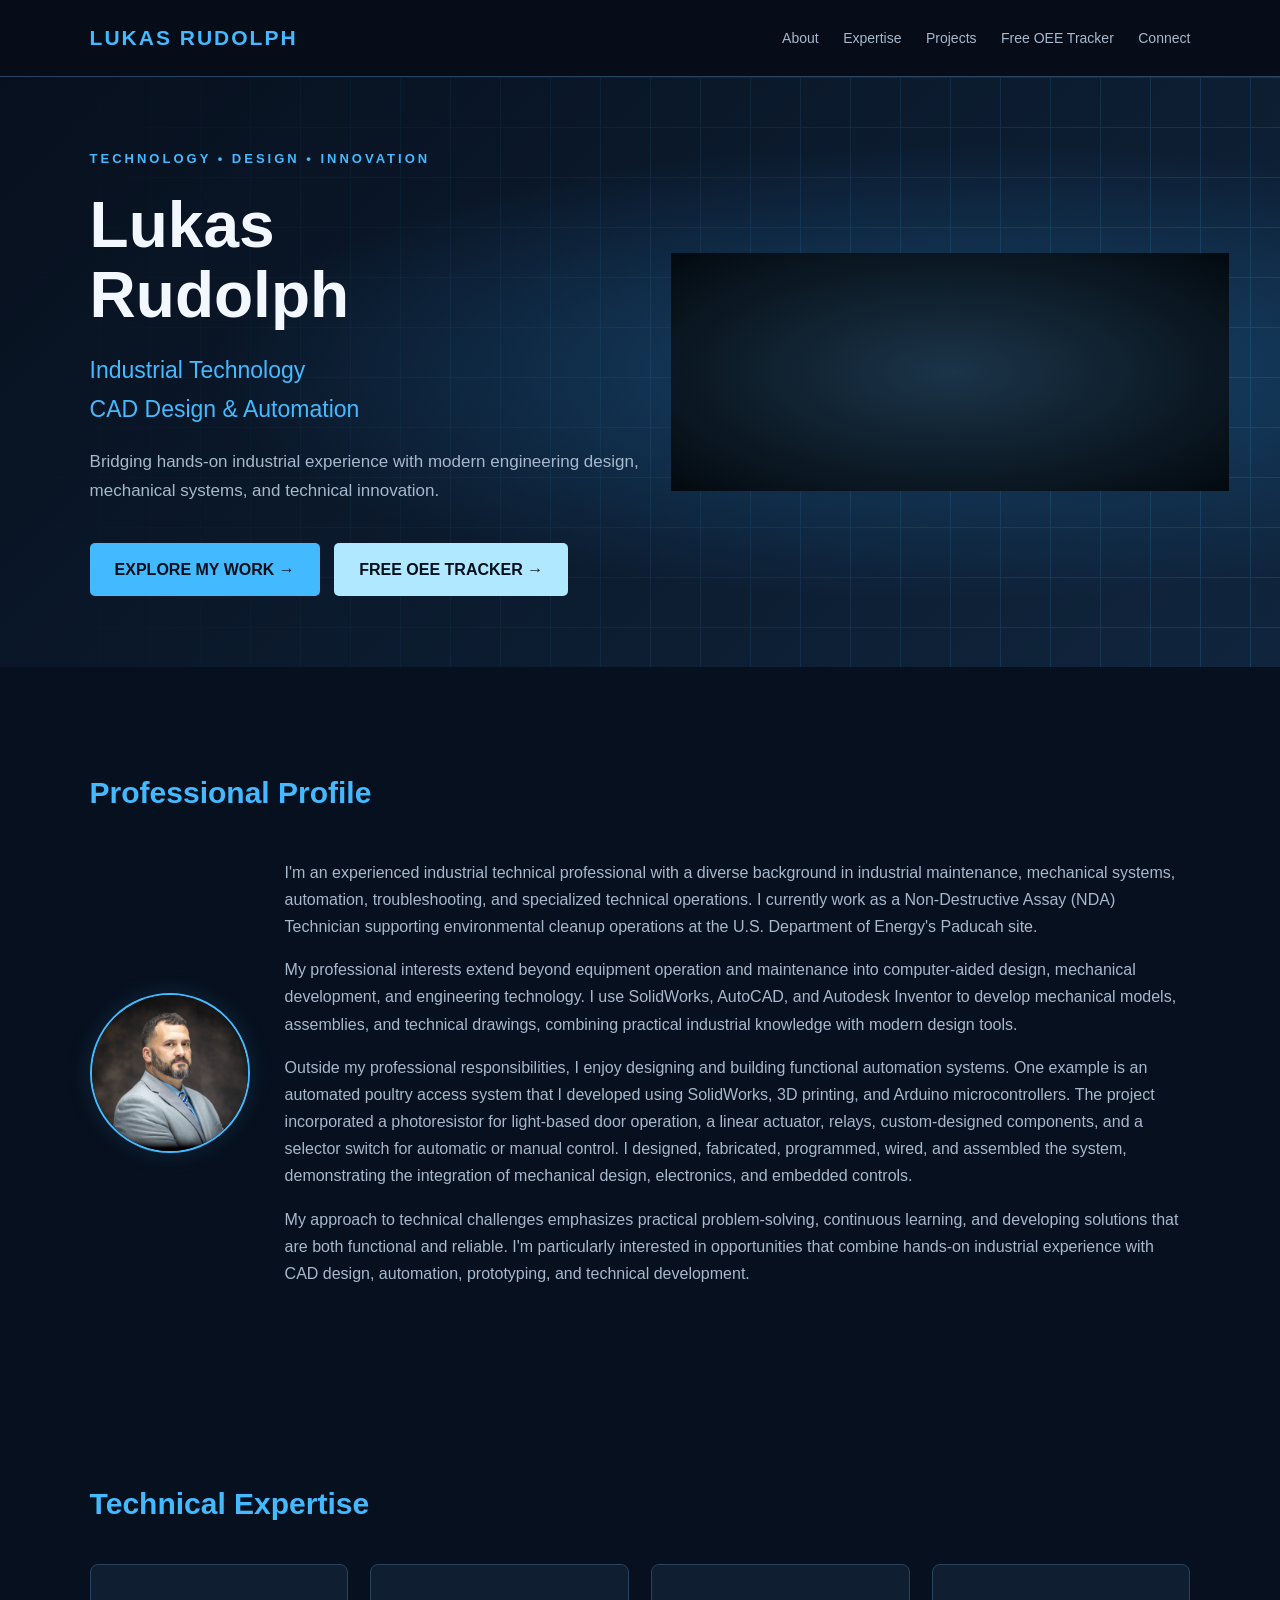
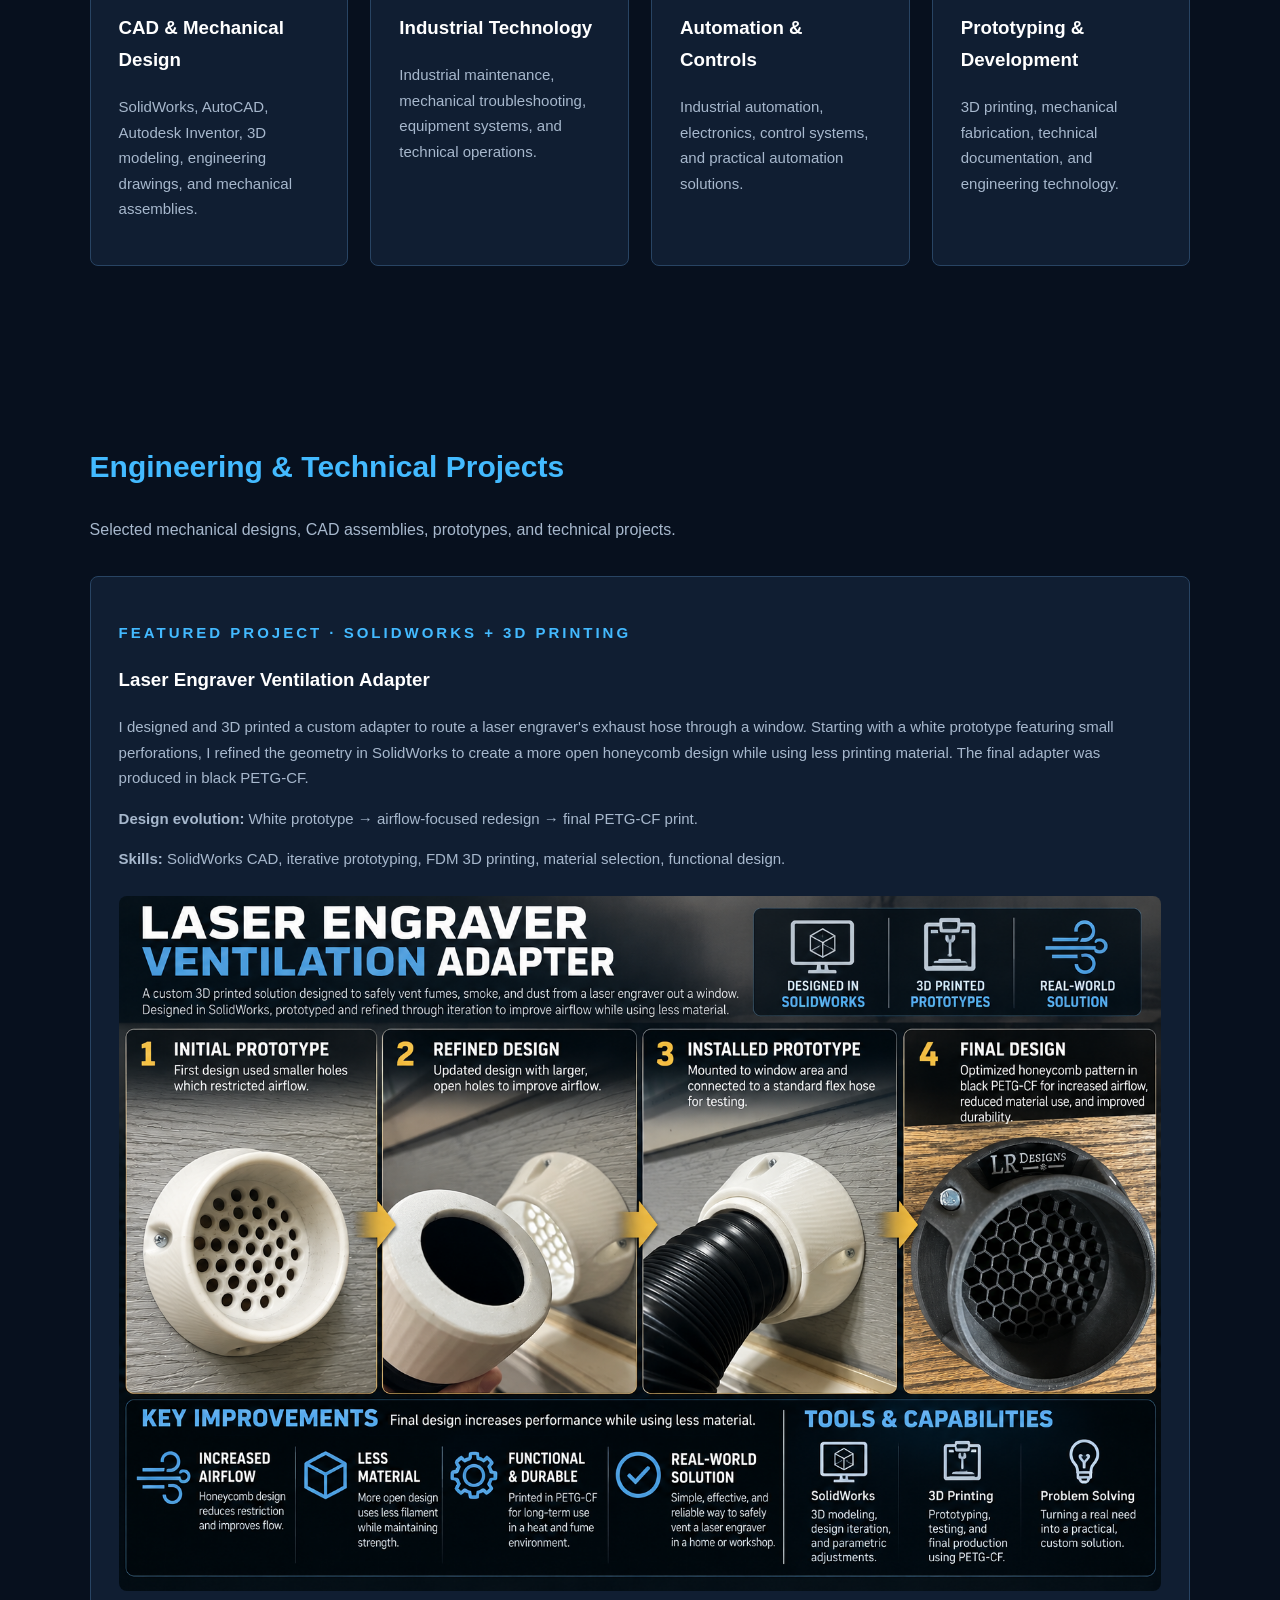
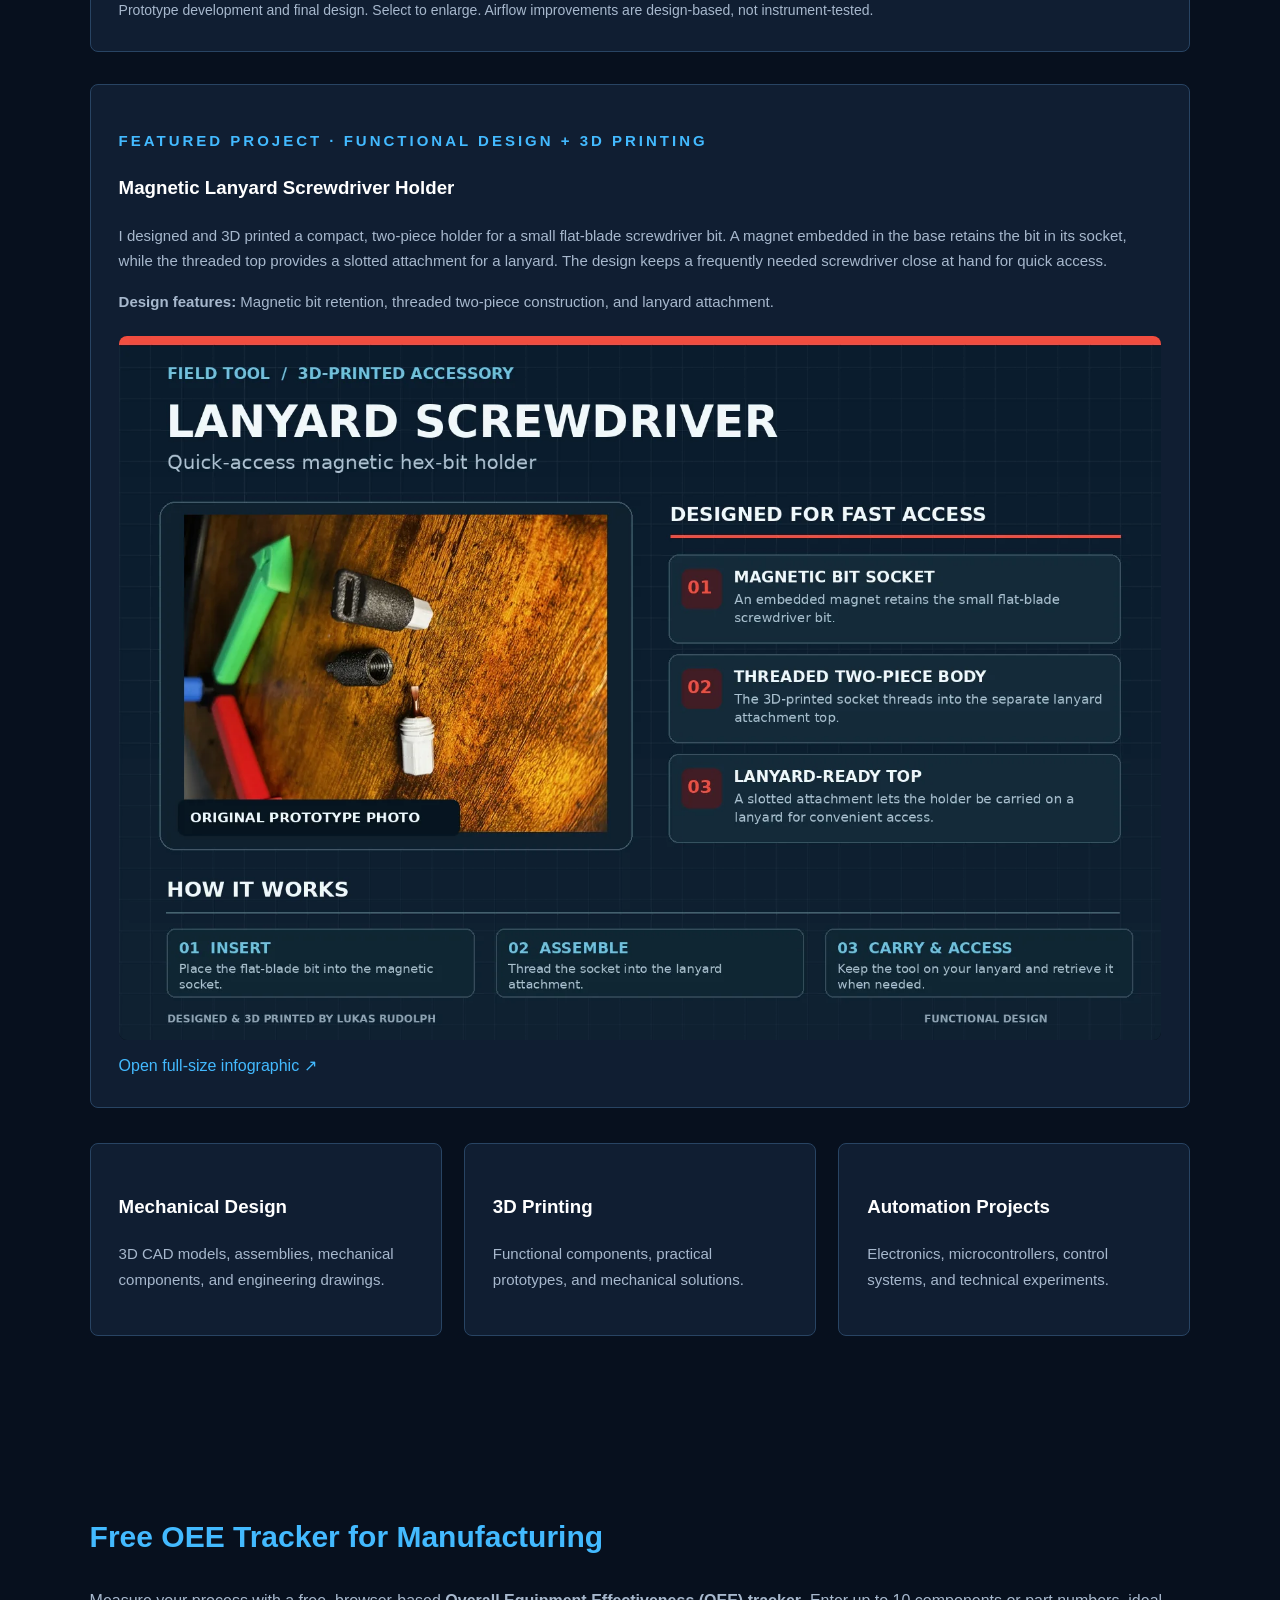
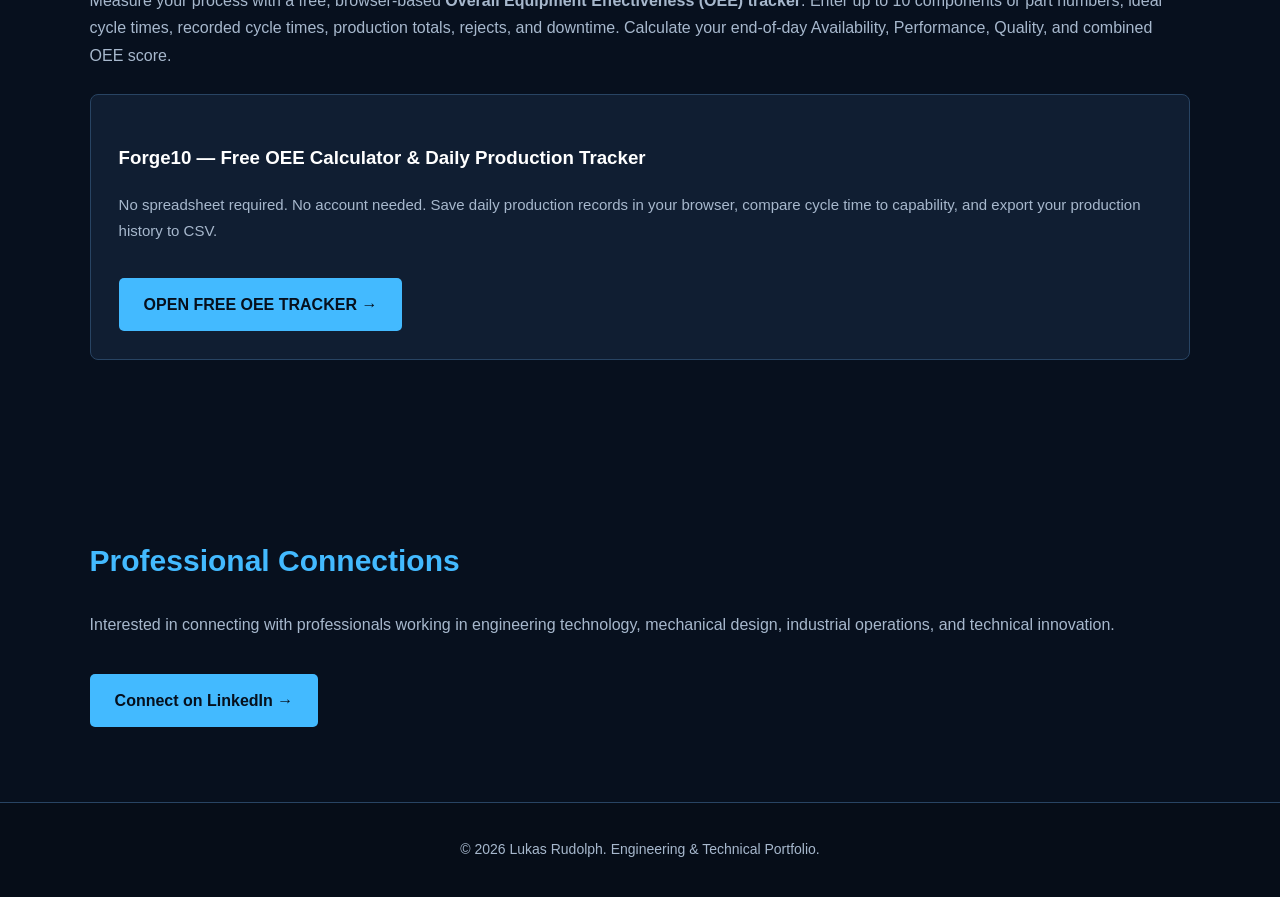
==== index.html @ 8cea1e44 "Link free OEE tracker from portfolio and improve discoverability" ====
<!DOCTYPE html>
<html lang="en">
<head>
<meta charset="UTF-8">
<meta name="viewport" content="width=device-width, initial-scale=1.0">
<meta name="description" content="Lukas Rudolph — industrial technology, CAD design, mechanical systems, automation, engineering technology, and a free OEE tracker for manufacturing.">
<meta name="author" content="Lukas Rudolph">

<title>Lukas Rudolph | Engineering & Technology</title>

<style>
:root {
    --bg: #07101e;
    --panel: #101e32;
    --blue: #43baff;
    --text: #f3f7ff;
    --muted: #a7b8cd;
    --border: #284463;
}

* {
    box-sizing: border-box;
}

html {
    scroll-behavior: smooth;
}

body {
    margin: 0;
    background: var(--bg);
    color: var(--text);
    font-family: Arial, Helvetica, sans-serif;
    line-height: 1.7;
}

header {
    display: flex;
    justify-content: space-between;
    align-items: center;
    gap: 20px;
    flex-wrap: wrap;
    padding: 20px 7%;
    background: #060d18;
    border-bottom: 1px solid var(--border);
}

.logo {
    color: var(--blue);
    font-size: 21px;
    font-weight: bold;
    letter-spacing: 2px;
}

nav a {
    color: var(--muted);
    margin-left: 20px;
    text-decoration: none;
    font-size: 14px;
}

nav a:hover {
    color: var(--blue);
}

.hero {
    position: relative;
    min-height: 590px;
    display: grid;
    grid-template-columns: 1fr 1fr;
    align-items: center;
    gap: 25px;
    padding: 65px 7%;
    overflow: hidden;
    background:
        radial-gradient(
            ellipse at 75% 50%,
            #16436a 0%,
            transparent 55%
        ),
        linear-gradient(135deg, #07101e, #10253d);
}

.hero::before {
    content: "";
    position: absolute;
    inset: 0;
    pointer-events: none;
    opacity: 0.15;
    background-image:
        linear-gradient(#42baff 1px, transparent 1px),
        linear-gradient(90deg, #42baff 1px, transparent 1px);
    background-size: 50px 50px;
    mask-image: linear-gradient(
        to right,
        transparent,
        black
    );
}

.hero-content {
    position: relative;
    z-index: 2;
}

.eyebrow {
    color: var(--blue);
    font-size: 13px;
    font-weight: bold;
    letter-spacing: 3px;
    text-transform: uppercase;
}

h1 {
    font-size: clamp(42px, 5vw, 72px);
    line-height: 1.1;
    margin: 20px 0;
}

.hero h2 {
    color: var(--blue);
    font-size: 23px;
    font-weight: normal;
}

.hero p {
    color: var(--muted);
    max-width: 580px;
    font-size: 17px;
}

.button {
    display: inline-block;
    background: var(--blue);
    color: #06101d;
    text-decoration: none;
    font-weight: bold;
    padding: 13px 25px;
    border-radius: 5px;
    margin-top: 20px;
    transition: 0.2s;
}

.button:hover {
    background: #91d9ff;
    transform: translateY(-2px);
}

.model-area {
    position: relative;
    height: 440px;
    min-width: 0;
}

#model3d {
    width: 100%;
    height: 100%;
    display: block;
}

.model-label {
    position: absolute;
    bottom: 15px;
    right: 10px;
    color: var(--blue);
    font-family: monospace;
    font-size: 11px;
    letter-spacing: 2px;
    pointer-events: none;
}

section {
    padding: 75px 7%;
    max-width: 1450px;
    margin: auto;
}

section h2 {
    color: var(--blue);
    font-size: 30px;
}

section p {
    color: var(--muted);
}

.grid {
    display: grid;
    grid-template-columns:
        repeat(auto-fit, minmax(240px, 1fr));
    gap: 22px;
    margin-top: 35px;
}

.card {
    background: var(--panel);
    border: 1px solid var(--border);
    padding: 28px;
    border-radius: 8px;
    transition: 0.25s;
}

.card:hover {
    border-color: var(--blue);
    transform: translateY(-4px);
}

.card h3 {
    color: white;
}

.card p {
    font-size: 15px;
}

.profile-layout {
    display: grid;
    grid-template-columns: 160px 1fr;
    gap: 35px;
    align-items: center;
    margin-top: 25px;
}

.profile-photo {
    width: 160px;
    height: 160px;
    border-radius: 50%;
    border: 2px solid var(--blue);
    background: linear-gradient(
        135deg,
        #183b60,
        #091320
    );
    display: flex;
    justify-content: center;
    align-items: center;
    color: var(--blue);
    font-size: 42px;
    font-weight: bold;
    overflow: hidden;
    box-shadow: 0 0 25px #43baff22;
}

.profile-photo img {
    width: 100%;
    height: 100%;
    object-fit: cover;
}

footer {
    text-align: center;
    padding: 35px;
    background: #060d18;
    color: var(--muted);
    border-top: 1px solid var(--border);
    font-size: 14px;
}

@media (max-width: 800px) {
    .hero {
        grid-template-columns: 1fr;
        padding-top: 60px;
    }

    .model-area {
        height: 330px;
    }

    .profile-layout {
        grid-template-columns: 1fr;
    }

    nav a {
        margin: 0 12px 0 0;
    }
}

@media (prefers-reduced-motion: reduce) {
    html {
        scroll-behavior: auto;
    }

    .button,
    .card {
        transition: none;
    }
}
.hero {
    display: flex;
    flex-direction: column;
    align-items: stretch;
    gap: 28px;
    padding: 55px 0 0;
    overflow: hidden;
}
.hero-content {
    width: 100%;
    padding: 0 7%;
}
.model-area {
    width: 100%;
    height: auto;
    aspect-ratio: 2.34 / 1;
    min-height: 0;
    max-height: none;
    overflow: hidden;
}
.gearbox-animation {
    width: 100%;
    height: 100%;
    display: block;
    overflow: hidden;
    border: 0;
    border-radius: 0;
}
@media (max-width:800px) {
    .hero { padding-top: 38px; }
    .model-area { height: auto; aspect-ratio: 2.34 / 1; }
}
.hero {
    display: grid;
    grid-template-columns: minmax(0, 1fr) minmax(0, 1fr);
    align-items: center;
    gap: 24px;
    padding: 55px 4% 55px 7%;
    min-height: 590px;
}
.hero-content { width: 100%; padding: 0; }
.model-area {
    width: 100%;
    height: auto;
    aspect-ratio: 2.34 / 1;
    min-height: 0;
    overflow: hidden;
}
.gearbox-animation {
    width: 100%;
    height: 100%;
    border: 0;
    display: block;
    overflow: hidden;
}
@media (max-width:800px) {
    .hero {
        grid-template-columns: 1fr;
        padding: 45px 5% 30px;
    }
    .model-area { width: 100%; aspect-ratio: 2.34 / 1; height: auto; }
}
</style>
</head>

<body>

<header>
    <div class="logo">LUKAS RUDOLPH</div>

    <nav>
        <a href="#about">About</a>
        <a href="#expertise">Expertise</a>
        <a href="#projects">Projects</a>
        <a href="free-oee-tracker.html">Free OEE Tracker</a>
        <a href="#contact">Connect</a>
    </nav>
</header>

<main>

<div class="hero">

    <div class="hero-content">
        <div class="eyebrow">
            Technology • Design • Innovation
        </div>

        <h1>Lukas<br>Rudolph</h1>

        <h2>
            Industrial Technology<br>
            CAD Design & Automation
        </h2>

        <p>
            Bridging hands-on industrial experience
            with modern engineering design,
            mechanical systems, and
            technical innovation.
        </p>

        <a class="button" href="#projects">
            EXPLORE MY WORK →
        </a>
        <a class="button" href="free-oee-tracker.html" style="margin-left:10px;background:#b0e8ff">
            FREE OEE TRACKER →
        </a>
    </div>

    <div class="model-area">
        <iframe class="gearbox-animation" src="assets/realistic-gearbox-animation.html?v=2" scrolling="no" title="Photorealistic cinematic gearbox animation" loading="eager" aria-label="Photorealistic gearbox and exploded assembly animation"></iframe>
    </div>

</div>

<section id="about">

    <h2>Professional Profile</h2>

    <div class="profile-layout">

        <div class="profile-photo">
    <img src="Headshot%201.jpg" alt="Lukas Rudolph">
</div>

        <div>
            <p>
    I'm an experienced industrial technical professional
    with a diverse background in industrial maintenance,
    mechanical systems, automation, troubleshooting,
    and specialized technical operations. I currently
    work as a Non-Destructive Assay (NDA) Technician
    supporting environmental cleanup operations
    at the U.S. Department of Energy's Paducah site.
</p>

<p>
    My professional interests extend beyond equipment
    operation and maintenance into computer-aided design,
    mechanical development, and engineering technology.
    I use SolidWorks, AutoCAD, and Autodesk Inventor
    to develop mechanical models, assemblies, and
    technical drawings, combining practical industrial
    knowledge with modern design tools.
</p>

<p>
    Outside my professional responsibilities, I enjoy
    designing and building functional automation systems.
    One example is an automated poultry access system
    that I developed using SolidWorks, 3D printing,
    and Arduino microcontrollers. The project incorporated
    a photoresistor for light-based door operation,
    a linear actuator, relays, custom-designed components,
    and a selector switch for automatic or manual control.
    I designed, fabricated, programmed, wired, and
    assembled the system, demonstrating the integration
    of mechanical design, electronics, and embedded controls.
</p>

<p>
    My approach to technical challenges emphasizes
    practical problem-solving, continuous learning,
    and developing solutions that are both functional
    and reliable. I'm particularly interested in
    opportunities that combine hands-on industrial
    experience with CAD design, automation,
    prototyping, and technical development.
</p>
        </div>

    </div>

</section>

<section id="expertise">

    <h2>Technical Expertise</h2>

    <div class="grid">

        <div class="card">
            <h3>CAD & Mechanical Design</h3>
            <p>
                SolidWorks, AutoCAD,
                Autodesk Inventor,
                3D modeling, engineering drawings,
                and mechanical assemblies.
            </p>
        </div>

        <div class="card">
            <h3>Industrial Technology</h3>
            <p>
                Industrial maintenance,
                mechanical troubleshooting,
                equipment systems,
                and technical operations.
            </p>
        </div>

        <div class="card">
            <h3>Automation & Controls</h3>
            <p>
                Industrial automation,
                electronics, control systems,
                and practical automation solutions.
            </p>
        </div>

        <div class="card">
            <h3>Prototyping & Development</h3>
            <p>
                3D printing, mechanical fabrication,
                technical documentation,
                and engineering technology.
            </p>
        </div>

    </div>

</section>

<section id="projects">

    <h2>Engineering & Technical Projects</h2>

    <p>
        Selected mechanical designs,
        CAD assemblies, prototypes,
        and technical projects.
    </p>


    <article class="card" style="margin-top:32px" aria-labelledby="vent-project-title">
      <p class="eyebrow">Featured Project · SolidWorks + 3D Printing</p>
      <h3 id="vent-project-title">Laser Engraver Ventilation Adapter</h3>
      <p>I designed and 3D printed a custom adapter to route a laser engraver's exhaust hose through a window. Starting with a white prototype featuring small perforations, I refined the geometry in SolidWorks to create a more open honeycomb design while using less printing material. The final adapter was produced in black PETG-CF.</p>
      <p><strong>Design evolution:</strong> White prototype → airflow-focused redesign → final PETG-CF print.</p>
      <p><strong>Skills:</strong> SolidWorks CAD, iterative prototyping, FDM 3D printing, material selection, functional design.</p>
      <figure style="margin:24px 0 0">
        <a href="laser-ventilation-design-process.png.png" target="_blank" rel="noopener noreferrer" aria-label="Open full-size ventilation adapter design infographic">
          <img src="laser-ventilation-design-process.png.png" alt="Design progression from white ventilation adapter prototypes to a black PETG-CF honeycomb adapter" loading="lazy" style="width:100%;height:auto;display:block;border-radius:8px" />
        </a>
        <figcaption style="color:var(--muted);font-size:14px;margin-top:8px">Prototype development and final design. Select to enlarge. Airflow improvements are design-based, not instrument-tested.</figcaption>
      </figure>
    </article>
    <article class="card" style="margin-top:32px" aria-labelledby="lanyard-tool-title">
      <p class="eyebrow">Featured Project · Functional Design + 3D Printing</p>
      <h3 id="lanyard-tool-title">Magnetic Lanyard Screwdriver Holder</h3>
      <p>I designed and 3D printed a compact, two-piece holder for a small flat-blade screwdriver bit. A magnet embedded in the base retains the bit in its socket, while the threaded top provides a slotted attachment for a lanyard. The design keeps a frequently needed screwdriver close at hand for quick access.</p>
      <p><strong>Design features:</strong> Magnetic bit retention, threaded two-piece construction, and lanyard attachment.</p>
      <a href="projects/lanyard-screwdriver-holder.html" target="_blank" rel="noopener noreferrer" style="display:block;margin-top:22px;text-decoration:none;color:var(--blue)">
        <iframe src="projects/lanyard-screwdriver-holder.html" title="Magnetic lanyard screwdriver holder design infographic" loading="lazy" scrolling="no" tabindex="-1" style="pointer-events:none;display:block;width:100%;aspect-ratio:1600/1080;height:auto;min-height:300px;border:0;border-radius:8px;background:#07111c"></iframe>
        <span style="display:inline-block;margin-top:12px">Open full-size infographic ↗</span>
      </a>
    </article>
    <div class="grid">

        <div class="card">
            <h3>Mechanical Design</h3>
            <p>
                3D CAD models, assemblies,
                mechanical components,
                and engineering drawings.
            </p>
        </div>

        <div class="card">
            <h3>3D Printing</h3>
            <p>
                Functional components,
                practical prototypes,
                and mechanical solutions.
            </p>
        </div>

        <div class="card">
            <h3>Automation Projects</h3>
            <p>
                Electronics, microcontrollers,
                control systems,
                and technical experiments.
            </p>
        </div>

    </div>

</section>


<section id="free-oee-tracker">
    <h2>Free OEE Tracker for Manufacturing</h2>
    <p>Measure your process with a free, browser-based <strong>Overall Equipment Effectiveness (OEE) tracker</strong>. Enter up to 10 components or part numbers, ideal cycle times, recorded cycle times, production totals, rejects, and downtime. Calculate your end-of-day Availability, Performance, Quality, and combined OEE score.</p>
    <div class="card" style="margin-top:25px">
        <h3>Forge10 — Free OEE Calculator &amp; Daily Production Tracker</h3>
        <p>No spreadsheet required. No account needed. Save daily production records in your browser, compare cycle time to capability, and export your production history to CSV.</p>
        <a class="button" href="free-oee-tracker.html">OPEN FREE OEE TRACKER →</a>
    </div>
</section>

<section id="contact">

    <h2>Professional Connections</h2>

    <p>
        Interested in connecting with professionals
        working in engineering technology,
        mechanical design,
        industrial operations,
        and technical innovation.
    </p>

    <a href="https://www.linkedin.com/in/lukas-rudolph-377b45100/"
   target="_blank"
   rel="noopener noreferrer"
   class="button">
    Connect on LinkedIn →
</a>

</section>

</main>

<footer>
    &copy; 2026 Lukas Rudolph.
    Engineering & Technical Portfolio.
</footer>



</body>
</html>
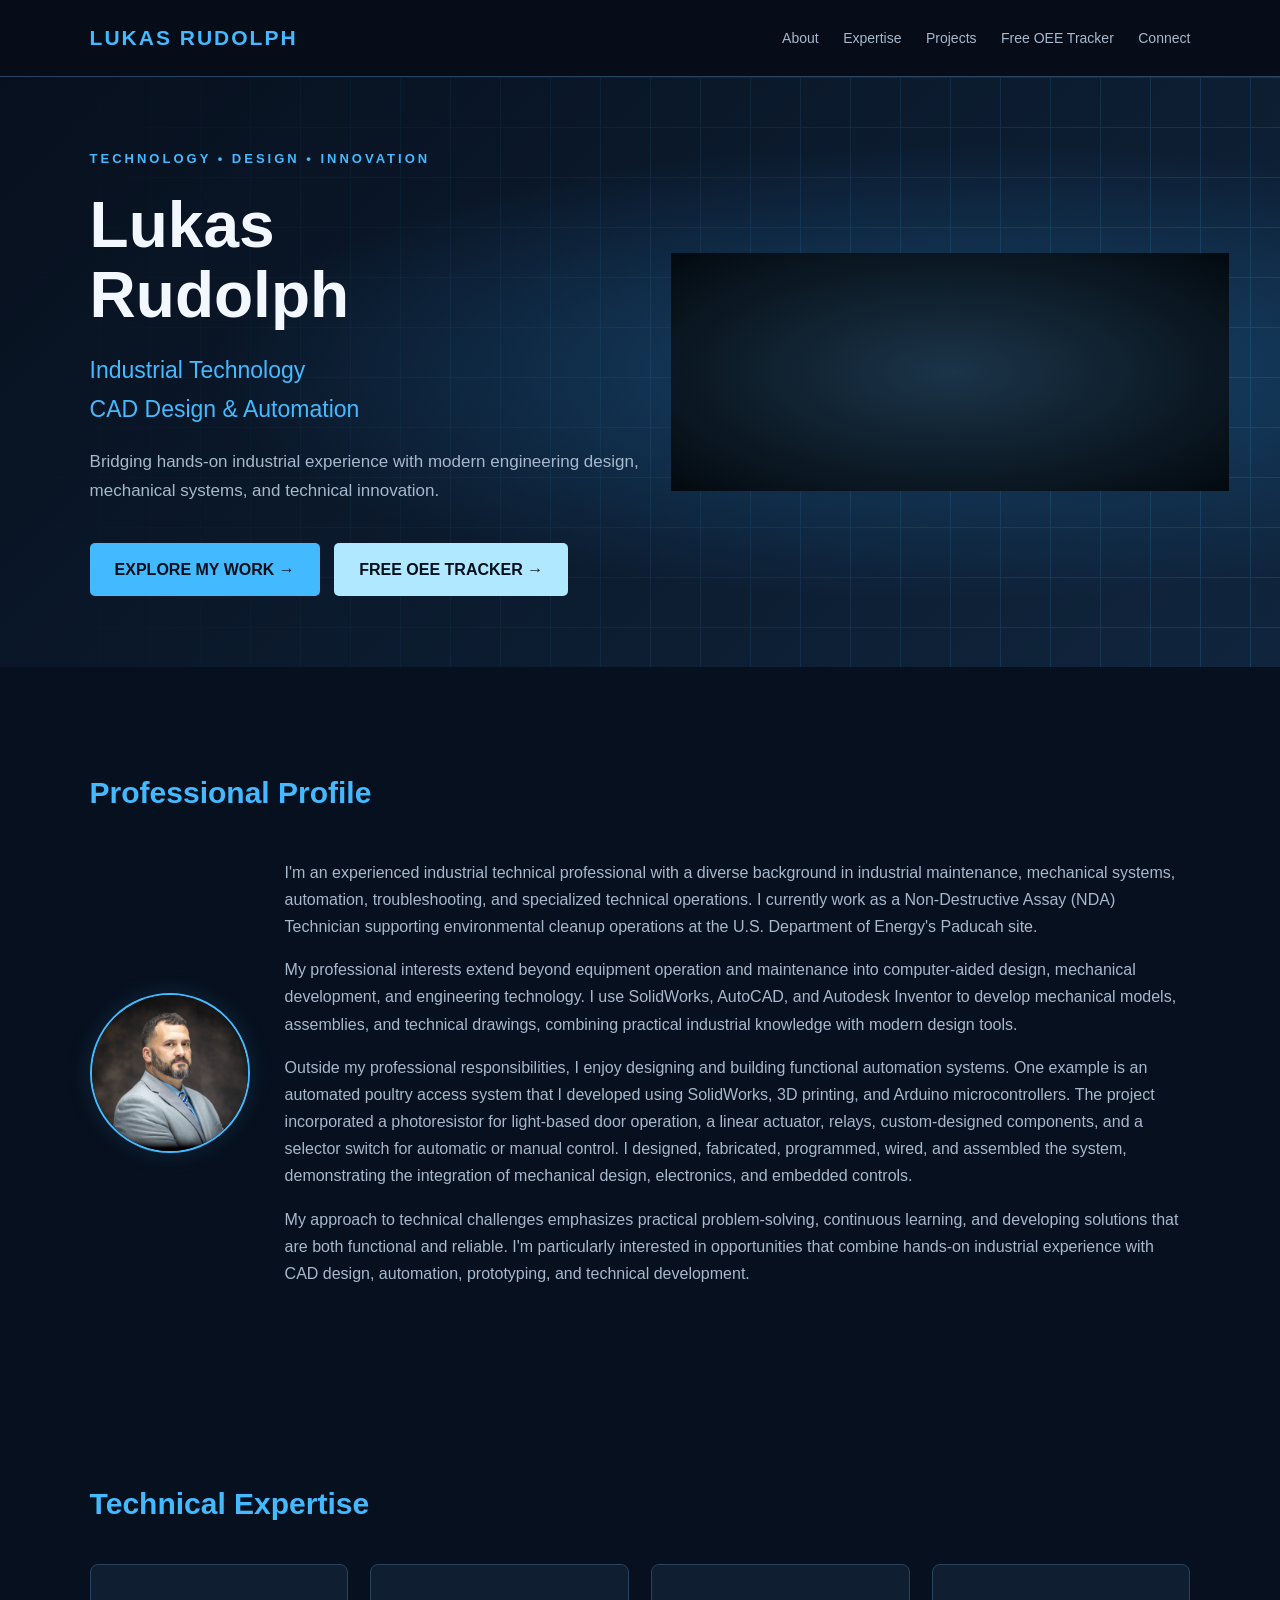
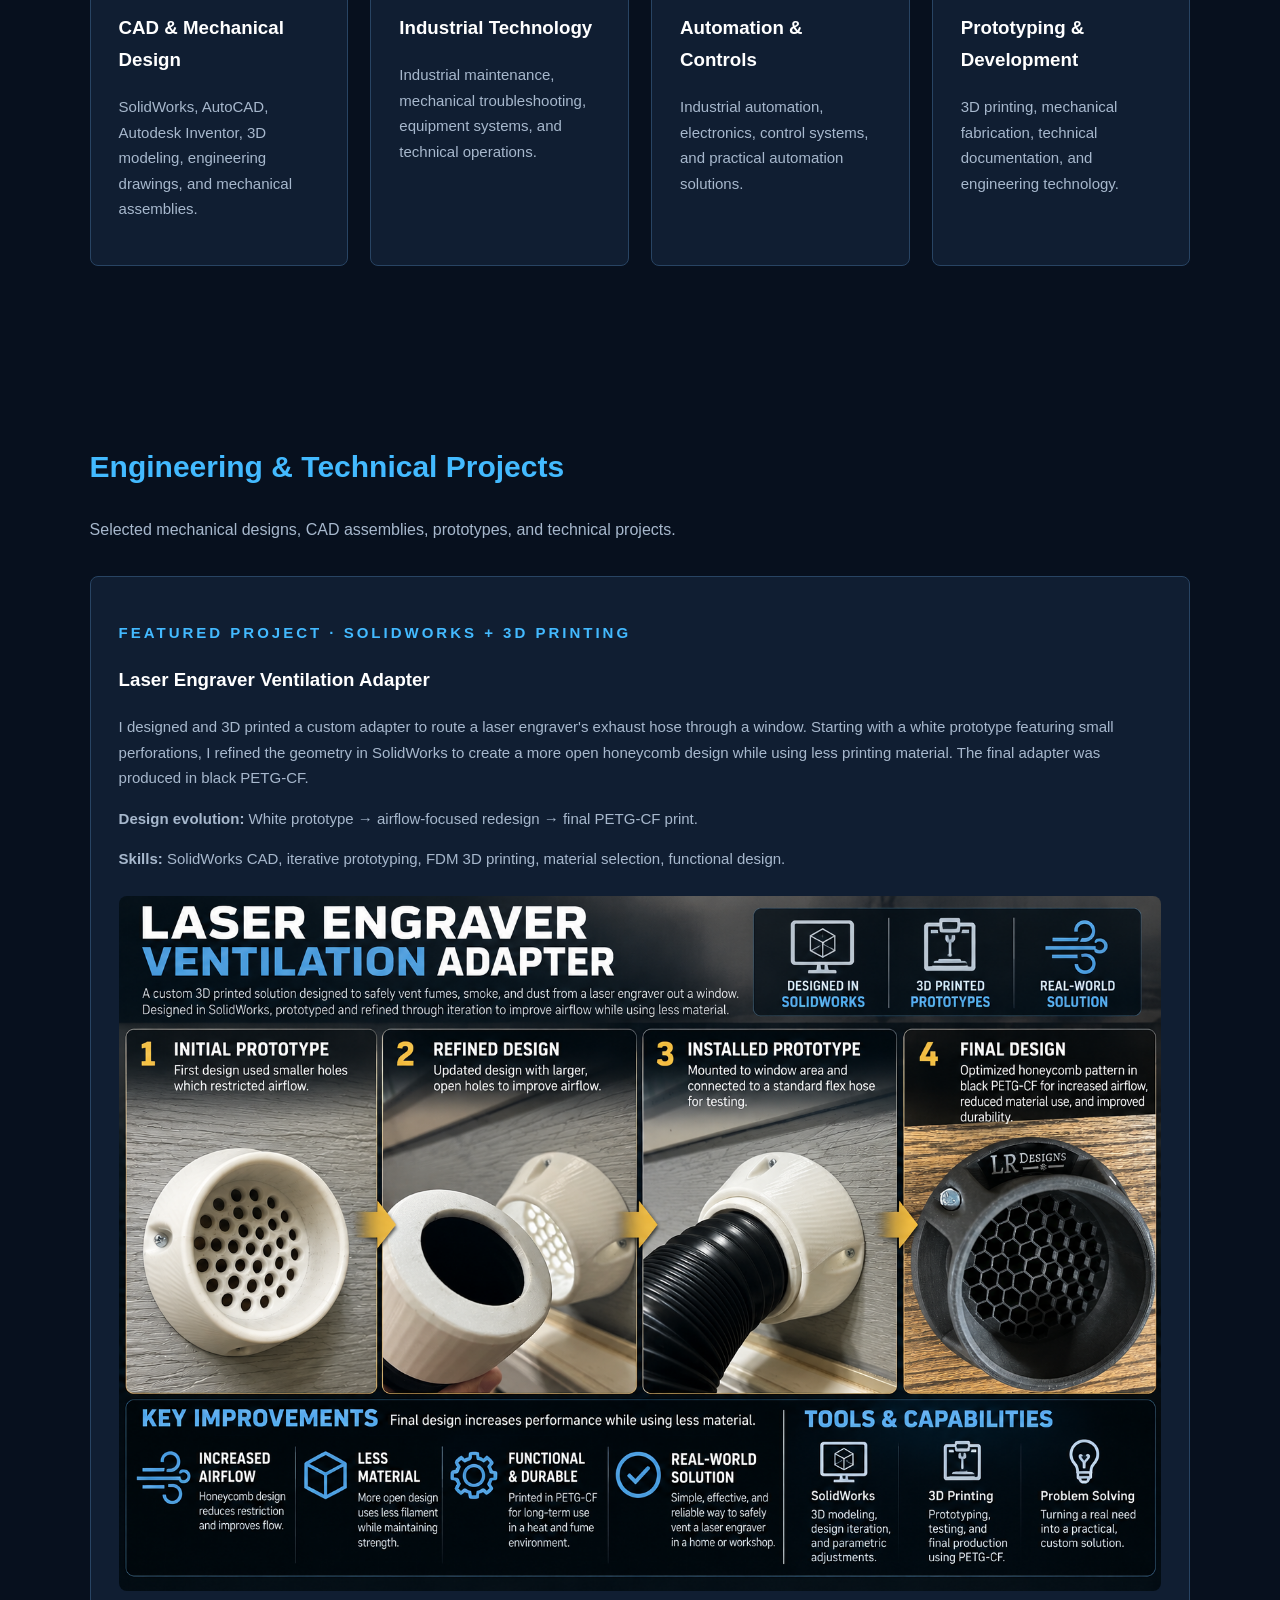
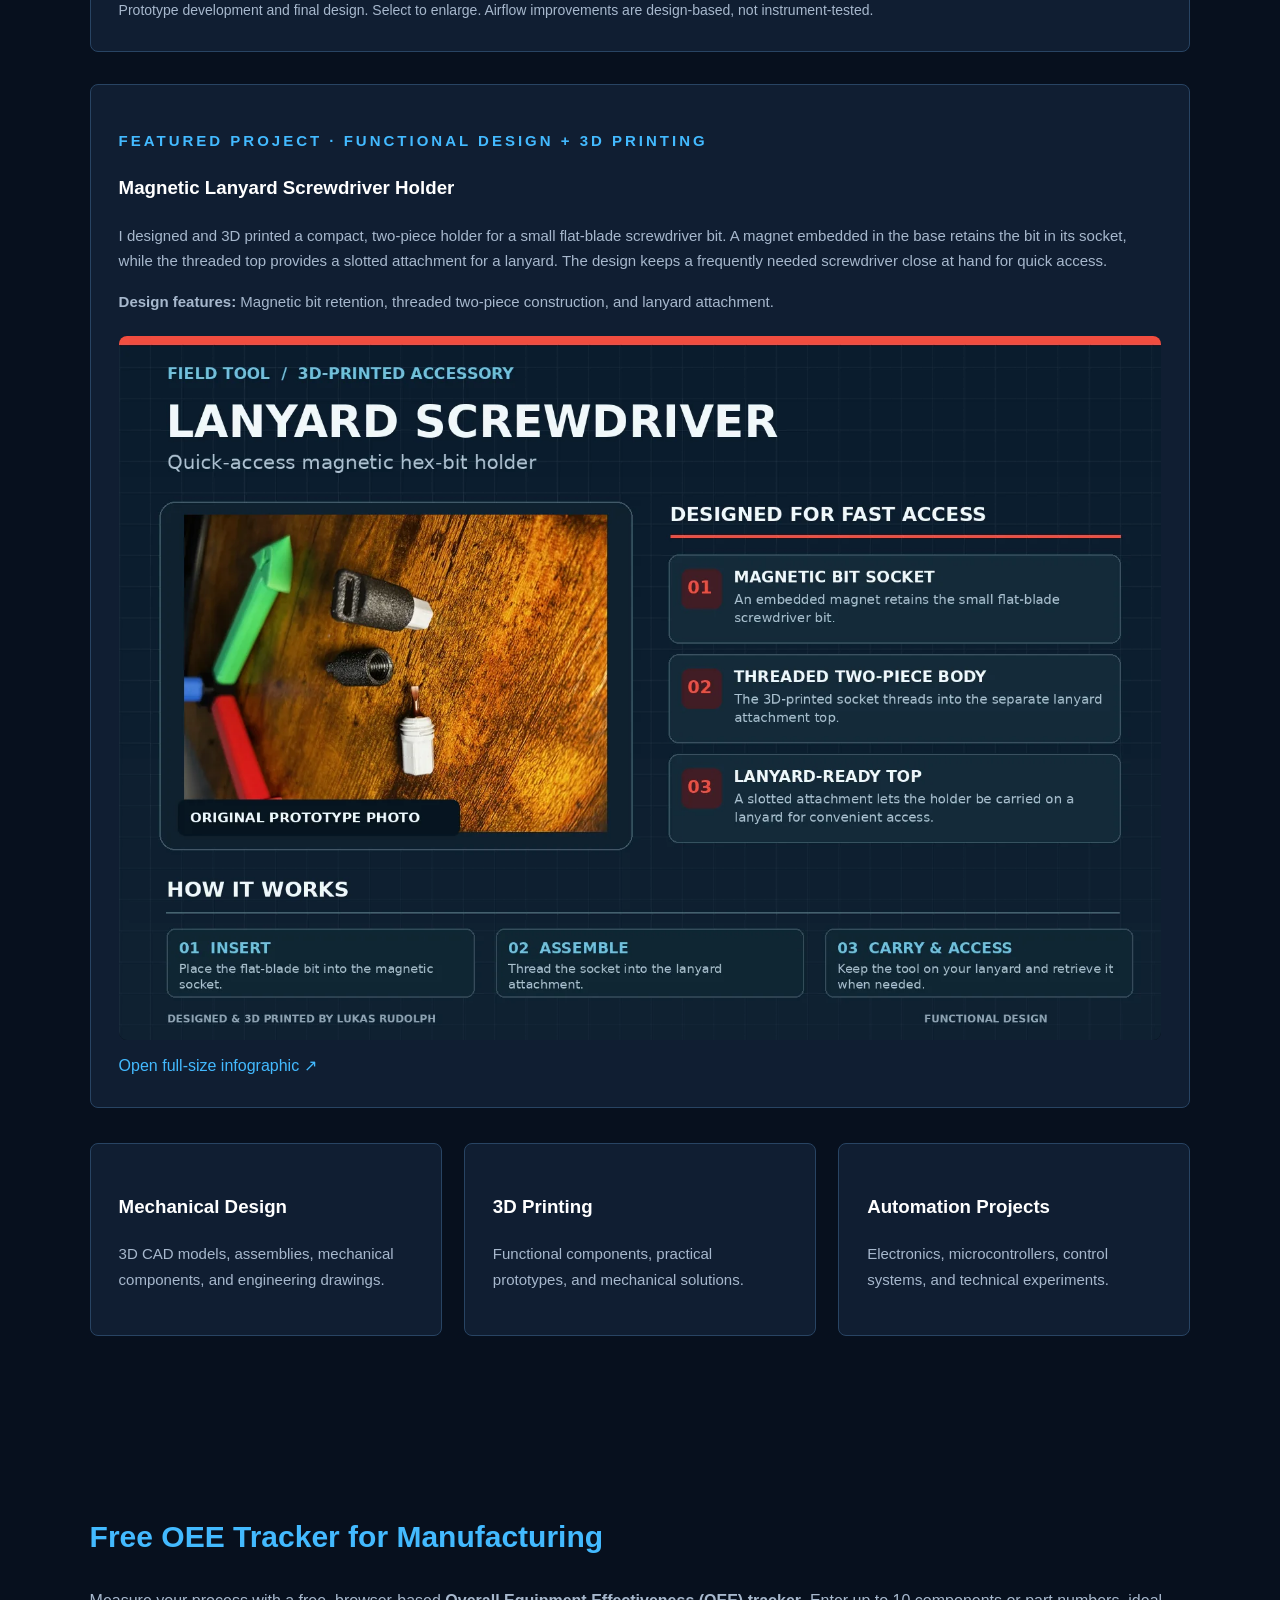
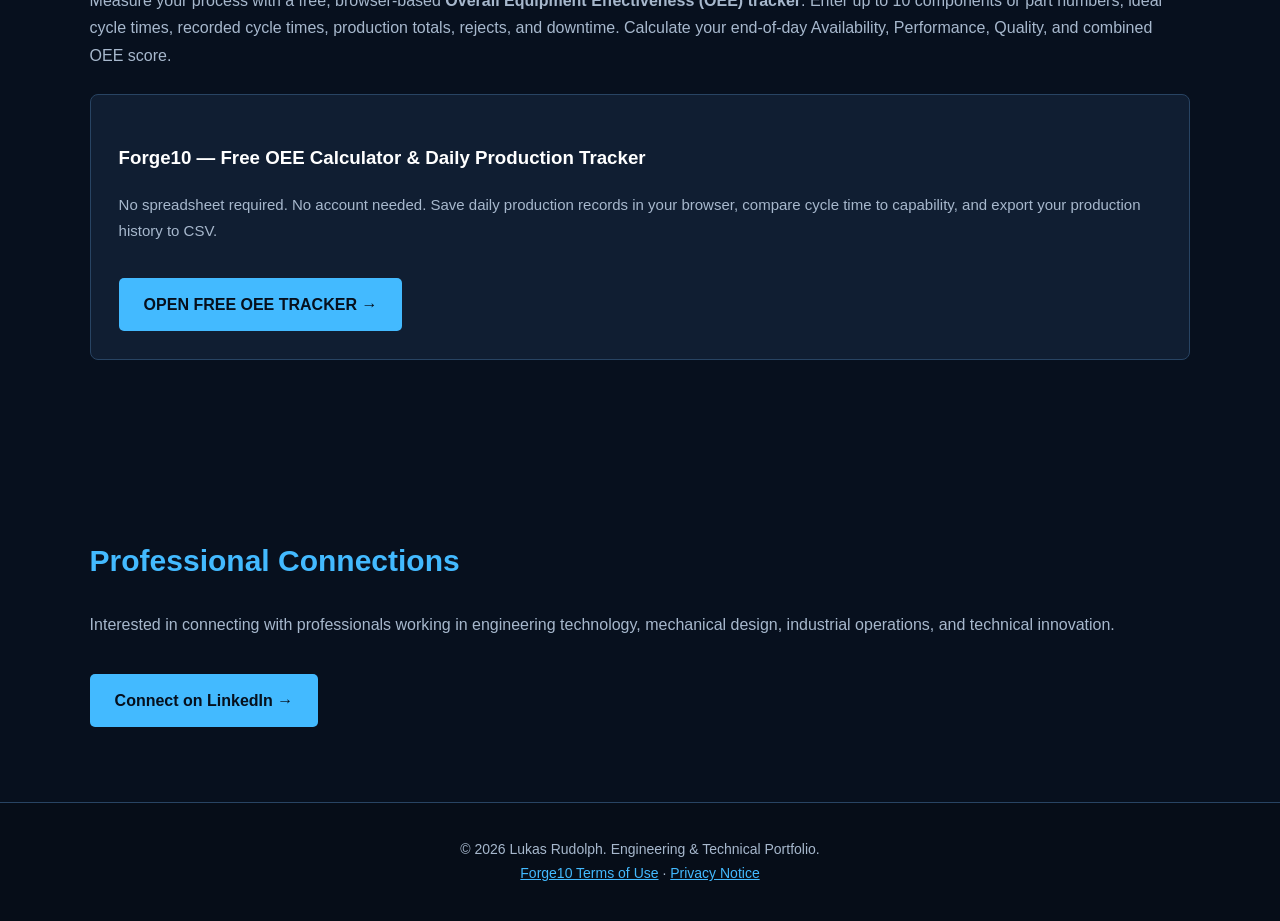
==== commit 5f8597d8: "Link Forge10 terms and privacy from portfolio footer" ====
--- a/index.html
+++ b/index.html
@@ -613,6 +613,8 @@
 <footer>
     &copy; 2026 Lukas Rudolph.
     Engineering & Technical Portfolio.
+    <br><a href="terms-of-use.html" style="color:var(--blue)">Forge10 Terms of Use</a> ·
+    <a href="privacy-notice.html" style="color:var(--blue)">Privacy Notice</a>
 </footer>
 
 
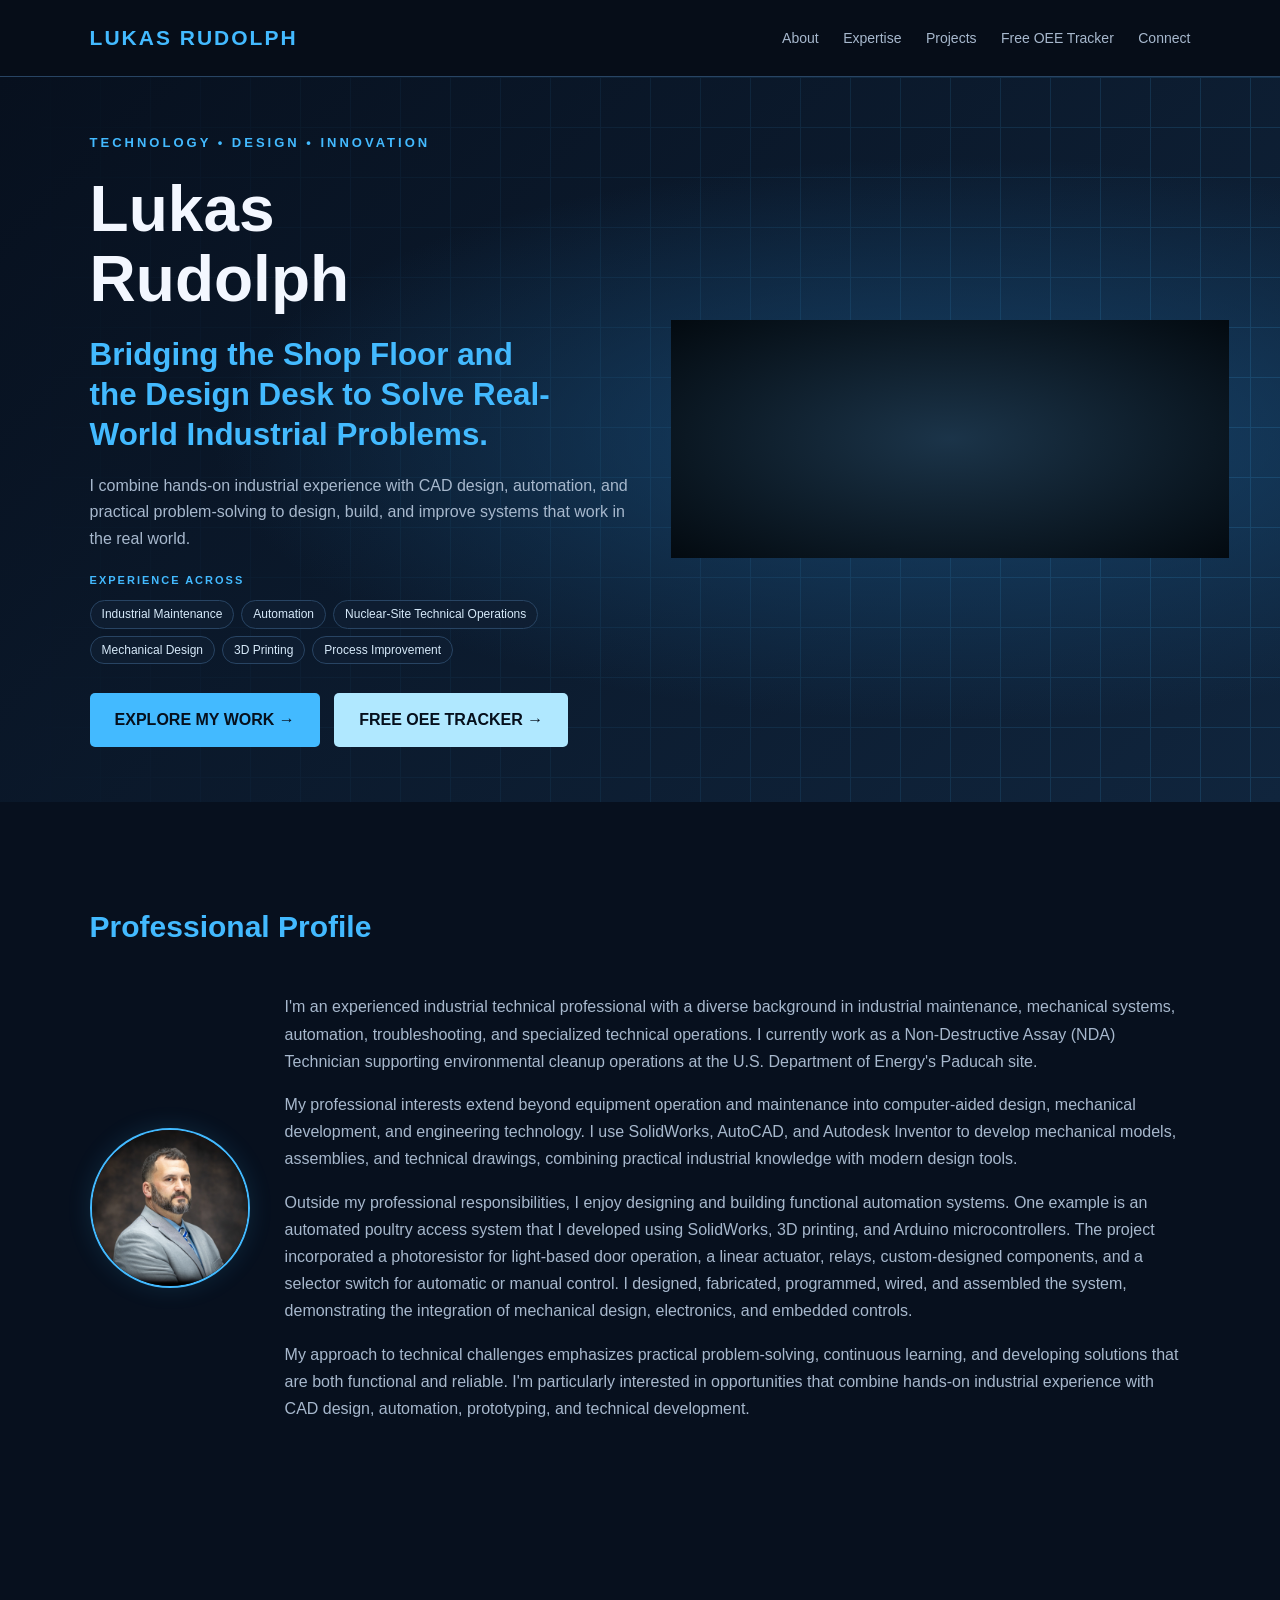
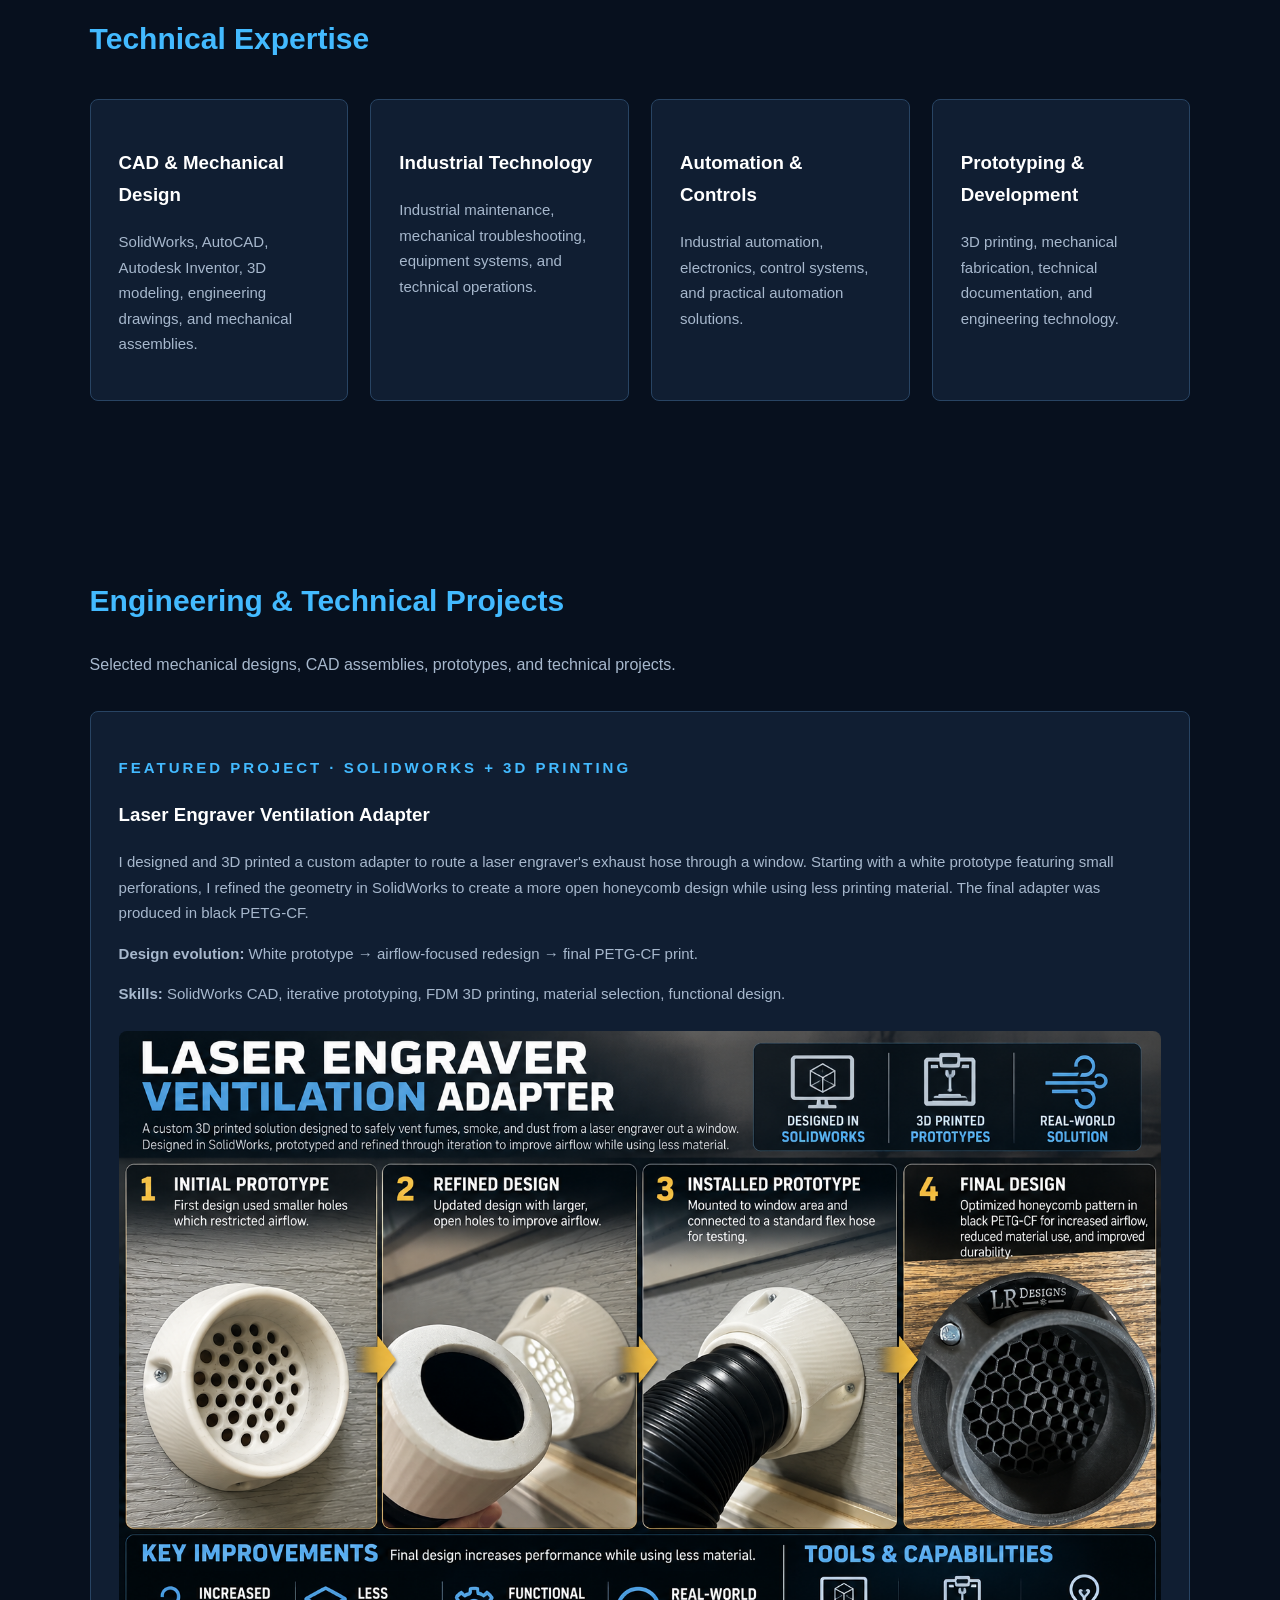
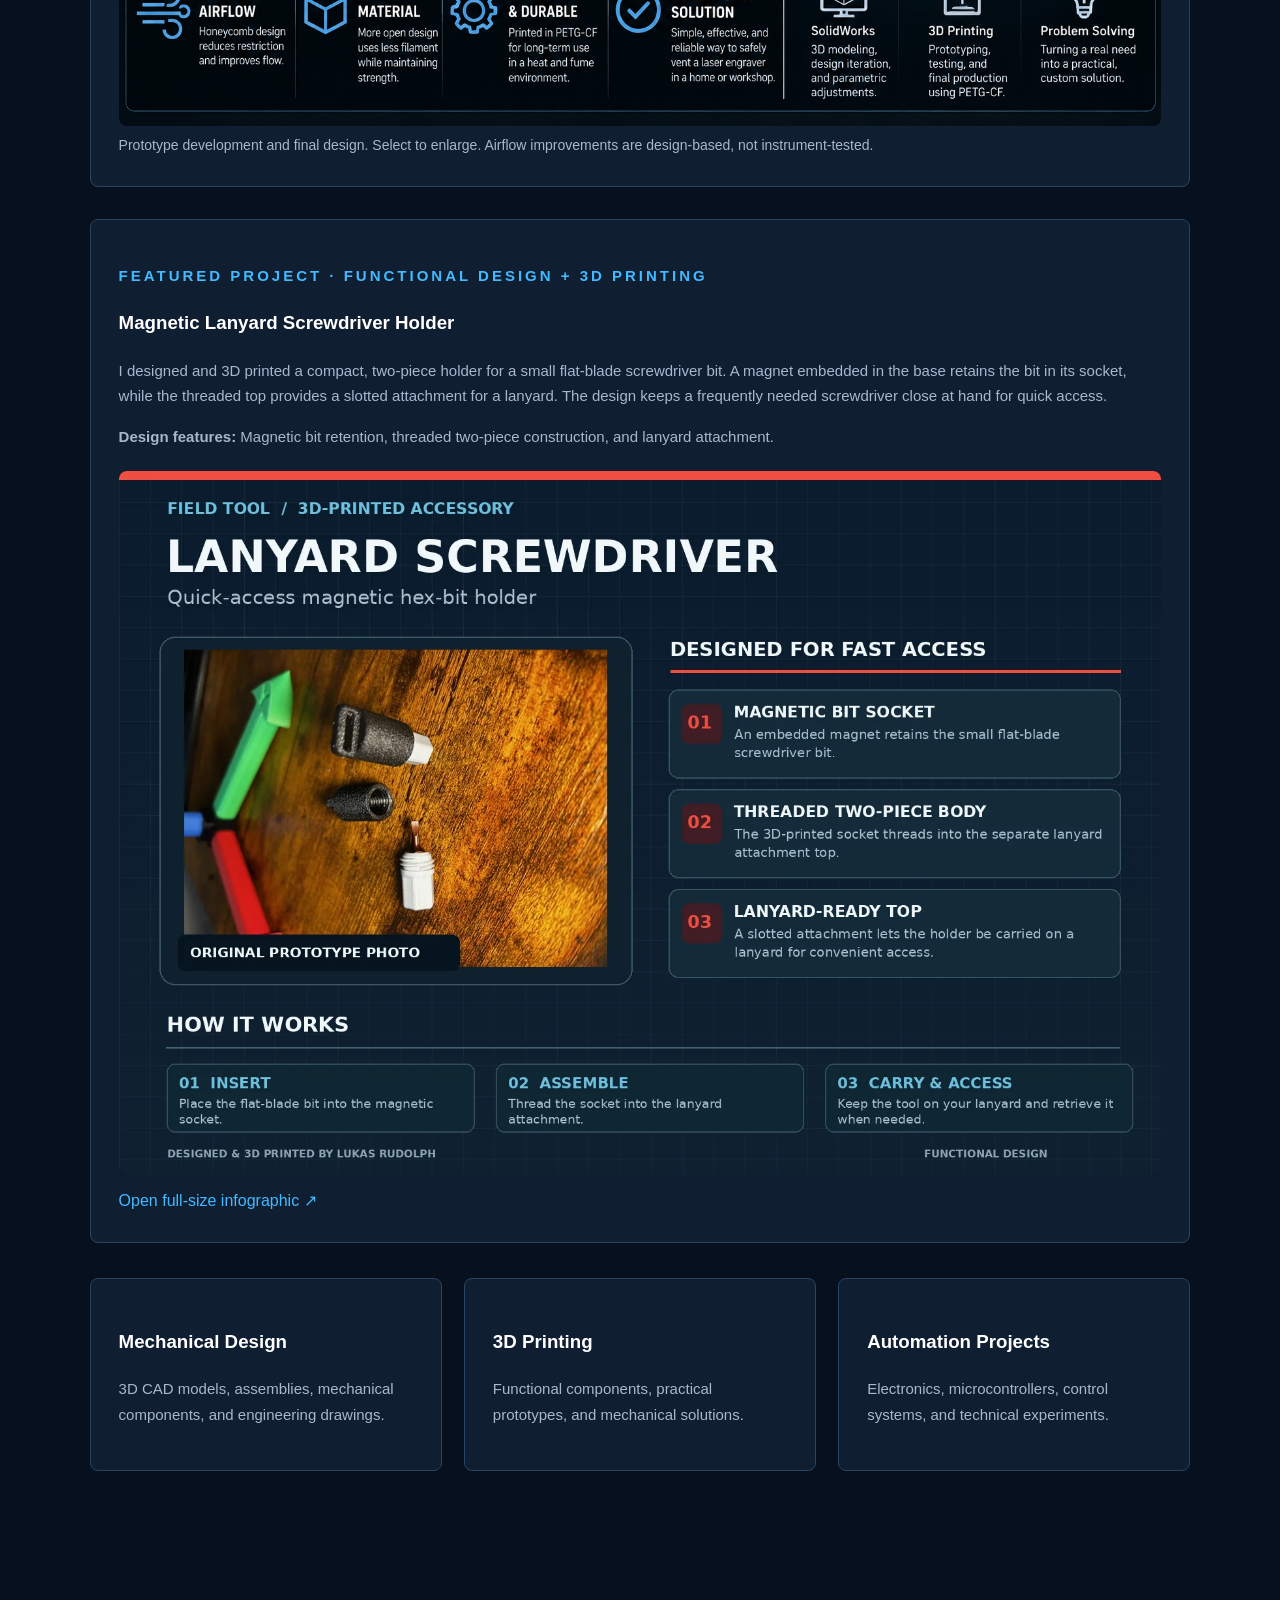
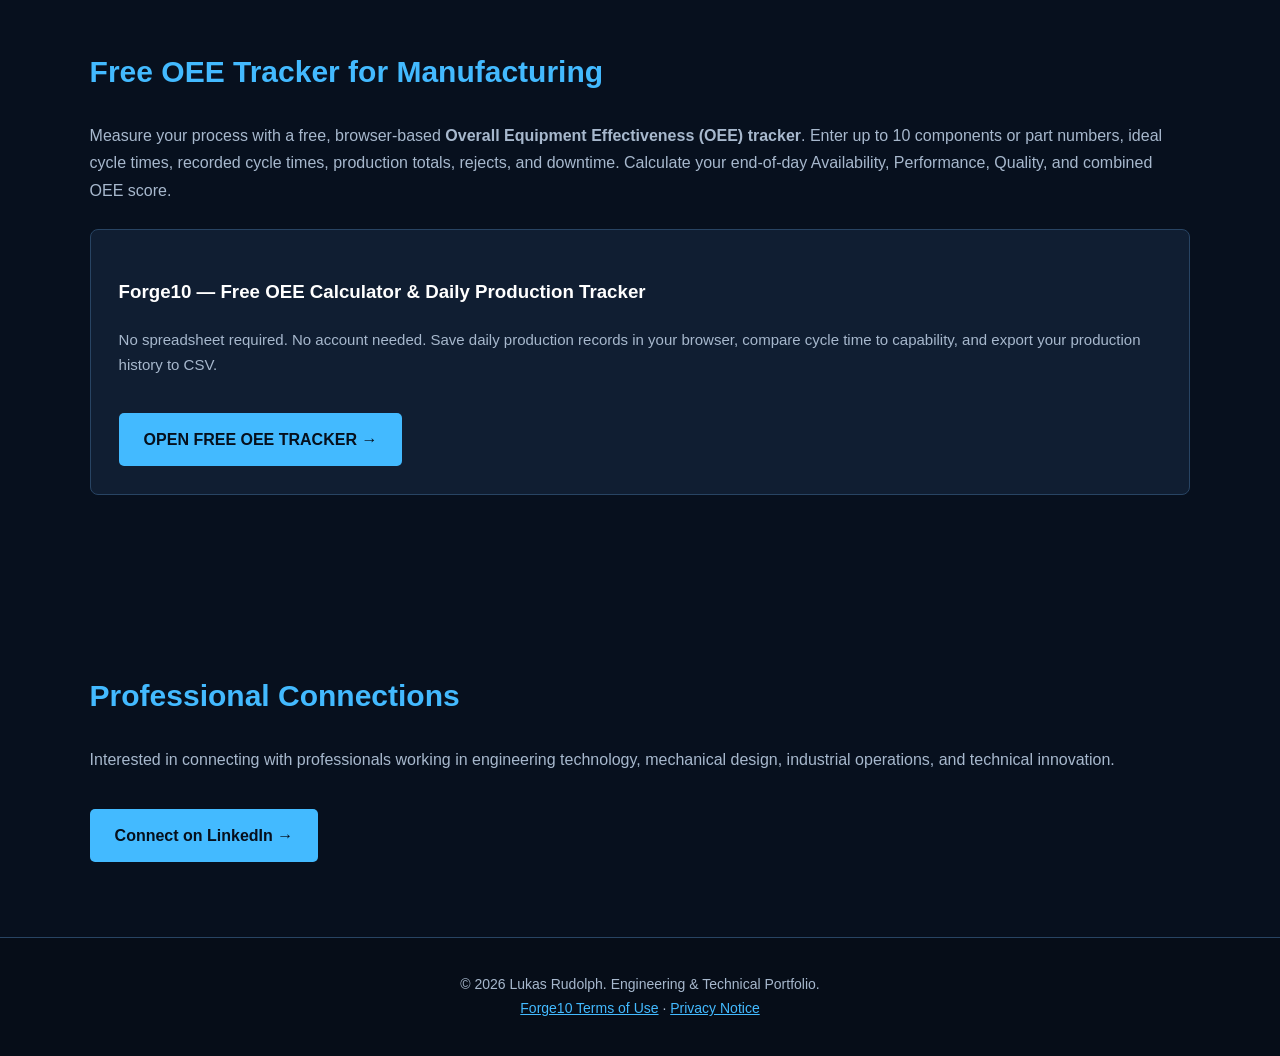
==== commit edd626d8: "Add shop-floor-to-design-desk value statement to homepage" ====
--- a/index.html
+++ b/index.html
@@ -347,6 +347,55 @@
     }
     .model-area { width: 100%; aspect-ratio: 2.34 / 1; height: auto; }
 }
+
+/* Homepage value proposition: highlight breadth without overpowering the gearbox. */
+.hero .hero-value-statement {
+    max-width: 650px;
+    font-size: clamp(23px, 2.45vw, 34px);
+    line-height: 1.28;
+    font-weight: 700;
+    margin: 18px 0 18px;
+    text-wrap: balance;
+}
+.hero .hero-value-detail {
+    max-width: 620px;
+    font-size: 16px;
+    line-height: 1.65;
+    margin: 0 0 19px;
+}
+.hero-experience {
+    max-width: 630px;
+    margin: 15px 0 9px;
+}
+.hero-experience-label {
+    display: block;
+    color: var(--blue);
+    font-size: 11px;
+    font-weight: 700;
+    letter-spacing: 2px;
+    margin-bottom: 10px;
+}
+.hero-experience-list {
+    display: flex;
+    flex-wrap: wrap;
+    gap: 7px;
+    margin: 0;
+    padding: 0;
+    list-style: none;
+}
+.hero-experience-list li {
+    border: 1px solid var(--border);
+    border-radius: 20px;
+    background: rgba(16, 30, 50, .8);
+    color: #d6e9f9;
+    padding: 5px 11px;
+    font-size: 12px;
+    line-height: 1.4;
+}
+@media (max-width: 800px) {
+    .hero .hero-value-statement { font-size: clamp(23px, 5vw, 31px); }
+    .hero .hero-value-detail { font-size: 15px; }
+}
 </style>
 </head>
 
@@ -375,17 +424,28 @@
 
         <h1>Lukas<br>Rudolph</h1>
 
-        <h2>
-            Industrial Technology<br>
-            CAD Design & Automation
+        <h2 class="hero-value-statement">
+            Bridging the Shop Floor and the Design Desk
+            to Solve Real-World Industrial Problems.
         </h2>
 
-        <p>
-            Bridging hands-on industrial experience
-            with modern engineering design,
-            mechanical systems, and
-            technical innovation.
+        <p class="hero-value-detail">
+            I combine hands-on industrial experience with CAD design,
+            automation, and practical problem-solving to design,
+            build, and improve systems that work in the real world.
         </p>
+
+        <div class="hero-experience" aria-label="Professional experience areas">
+            <span class="hero-experience-label">EXPERIENCE ACROSS</span>
+            <ul class="hero-experience-list">
+                <li>Industrial Maintenance</li>
+                <li>Automation</li>
+                <li>Nuclear-Site Technical Operations</li>
+                <li>Mechanical Design</li>
+                <li>3D Printing</li>
+                <li>Process Improvement</li>
+            </ul>
+        </div>
 
         <a class="button" href="#projects">
             EXPLORE MY WORK →
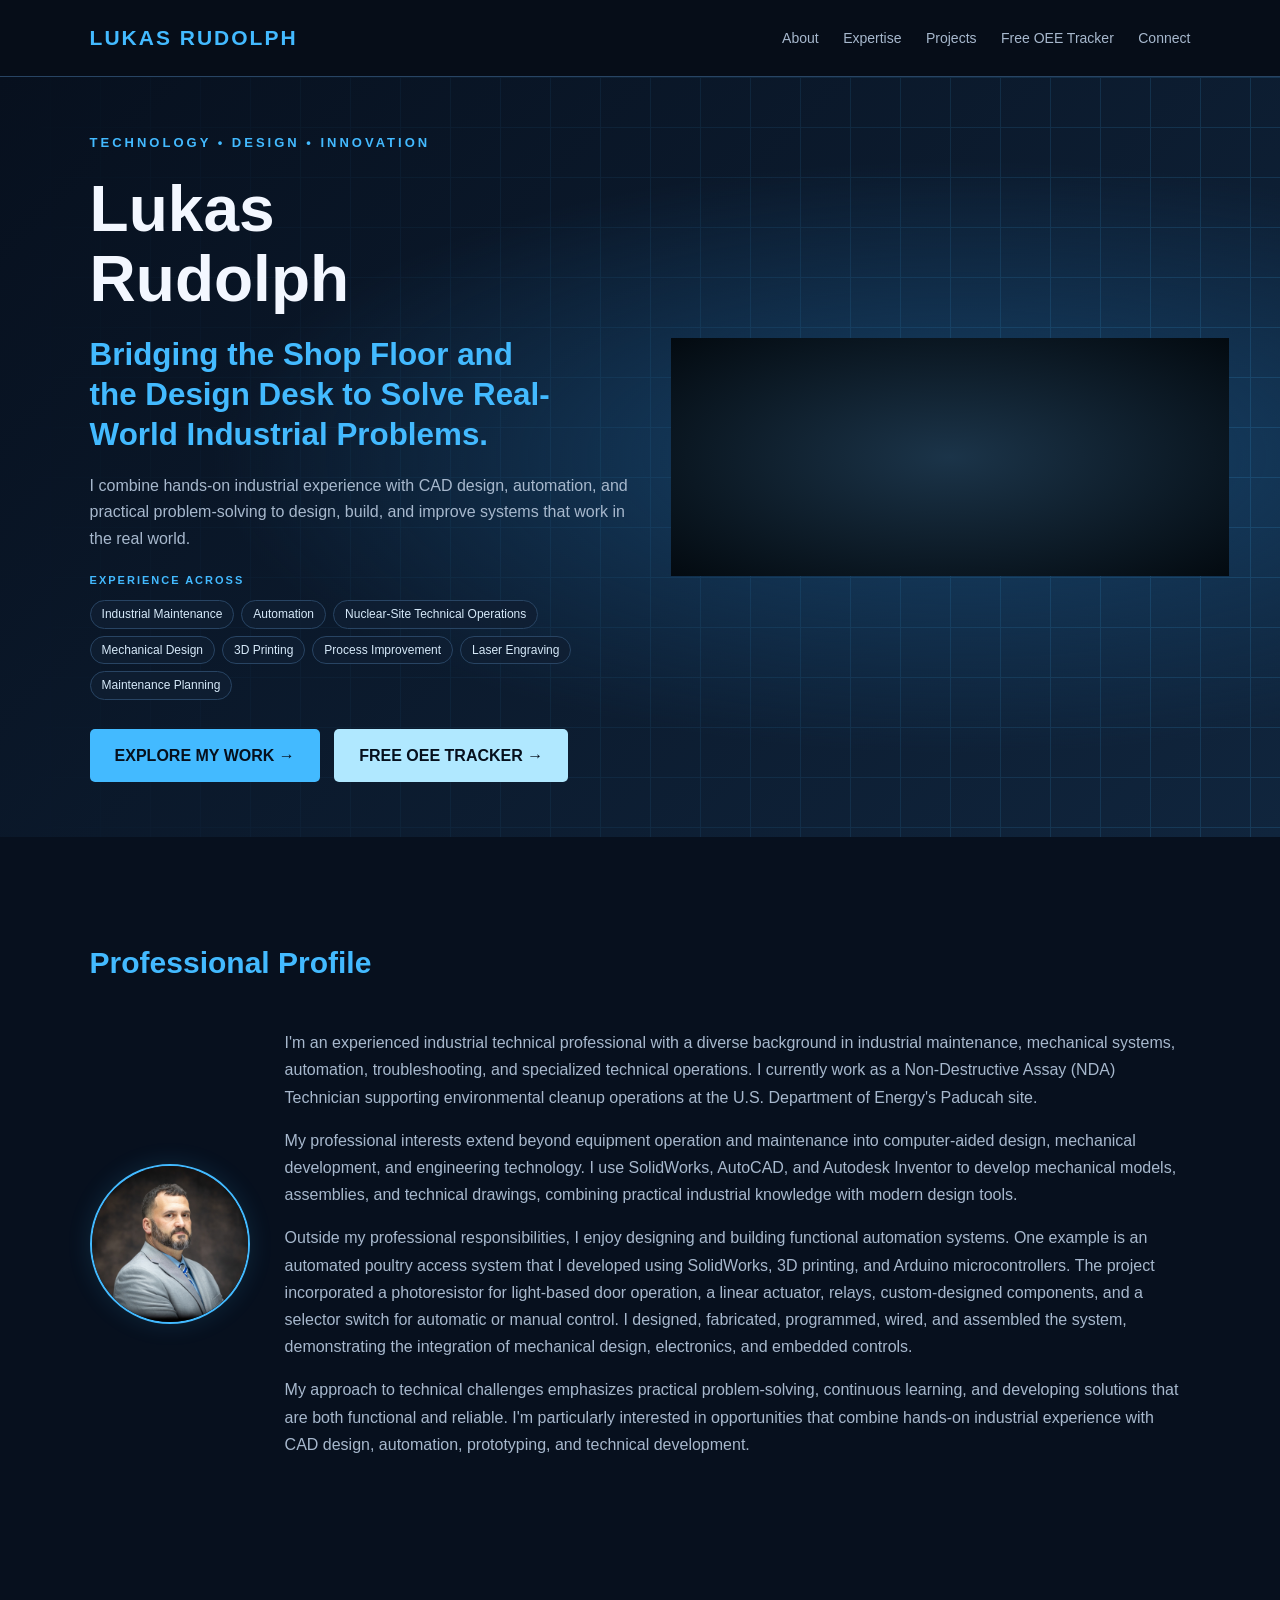
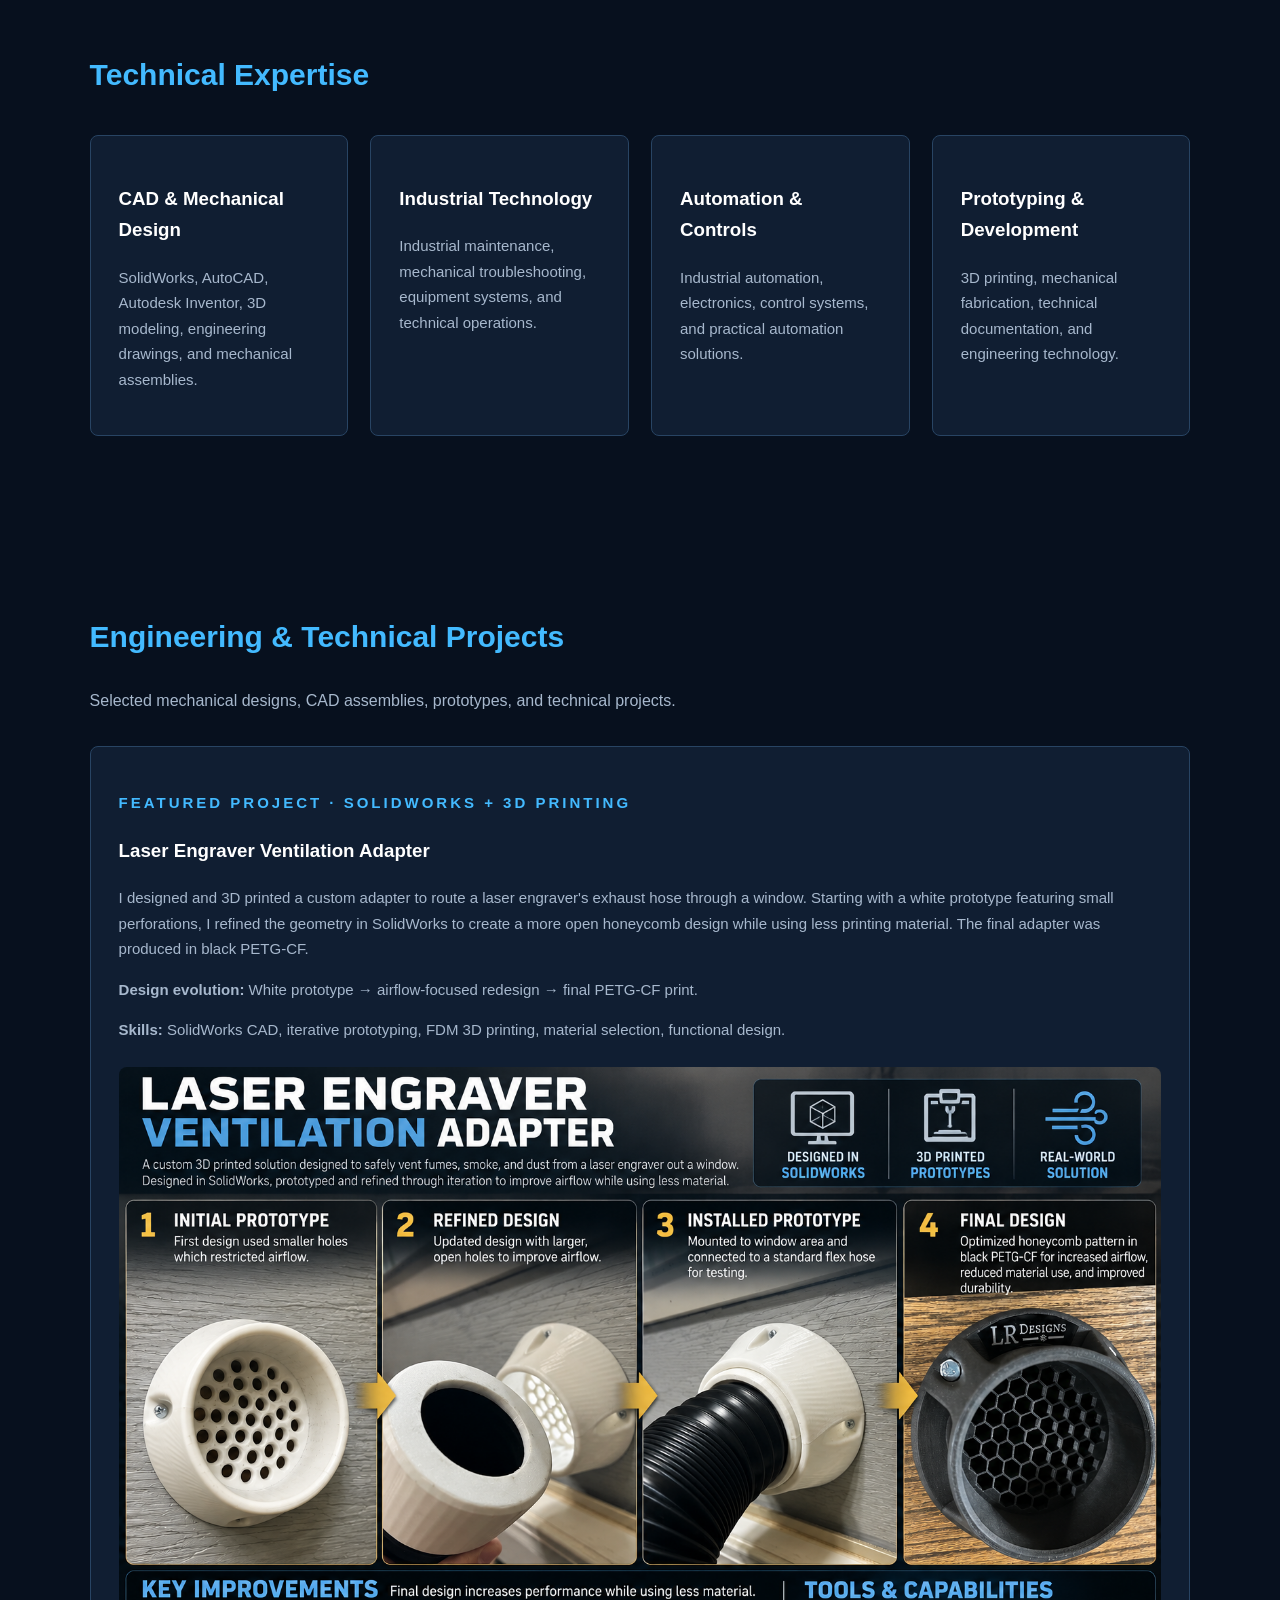
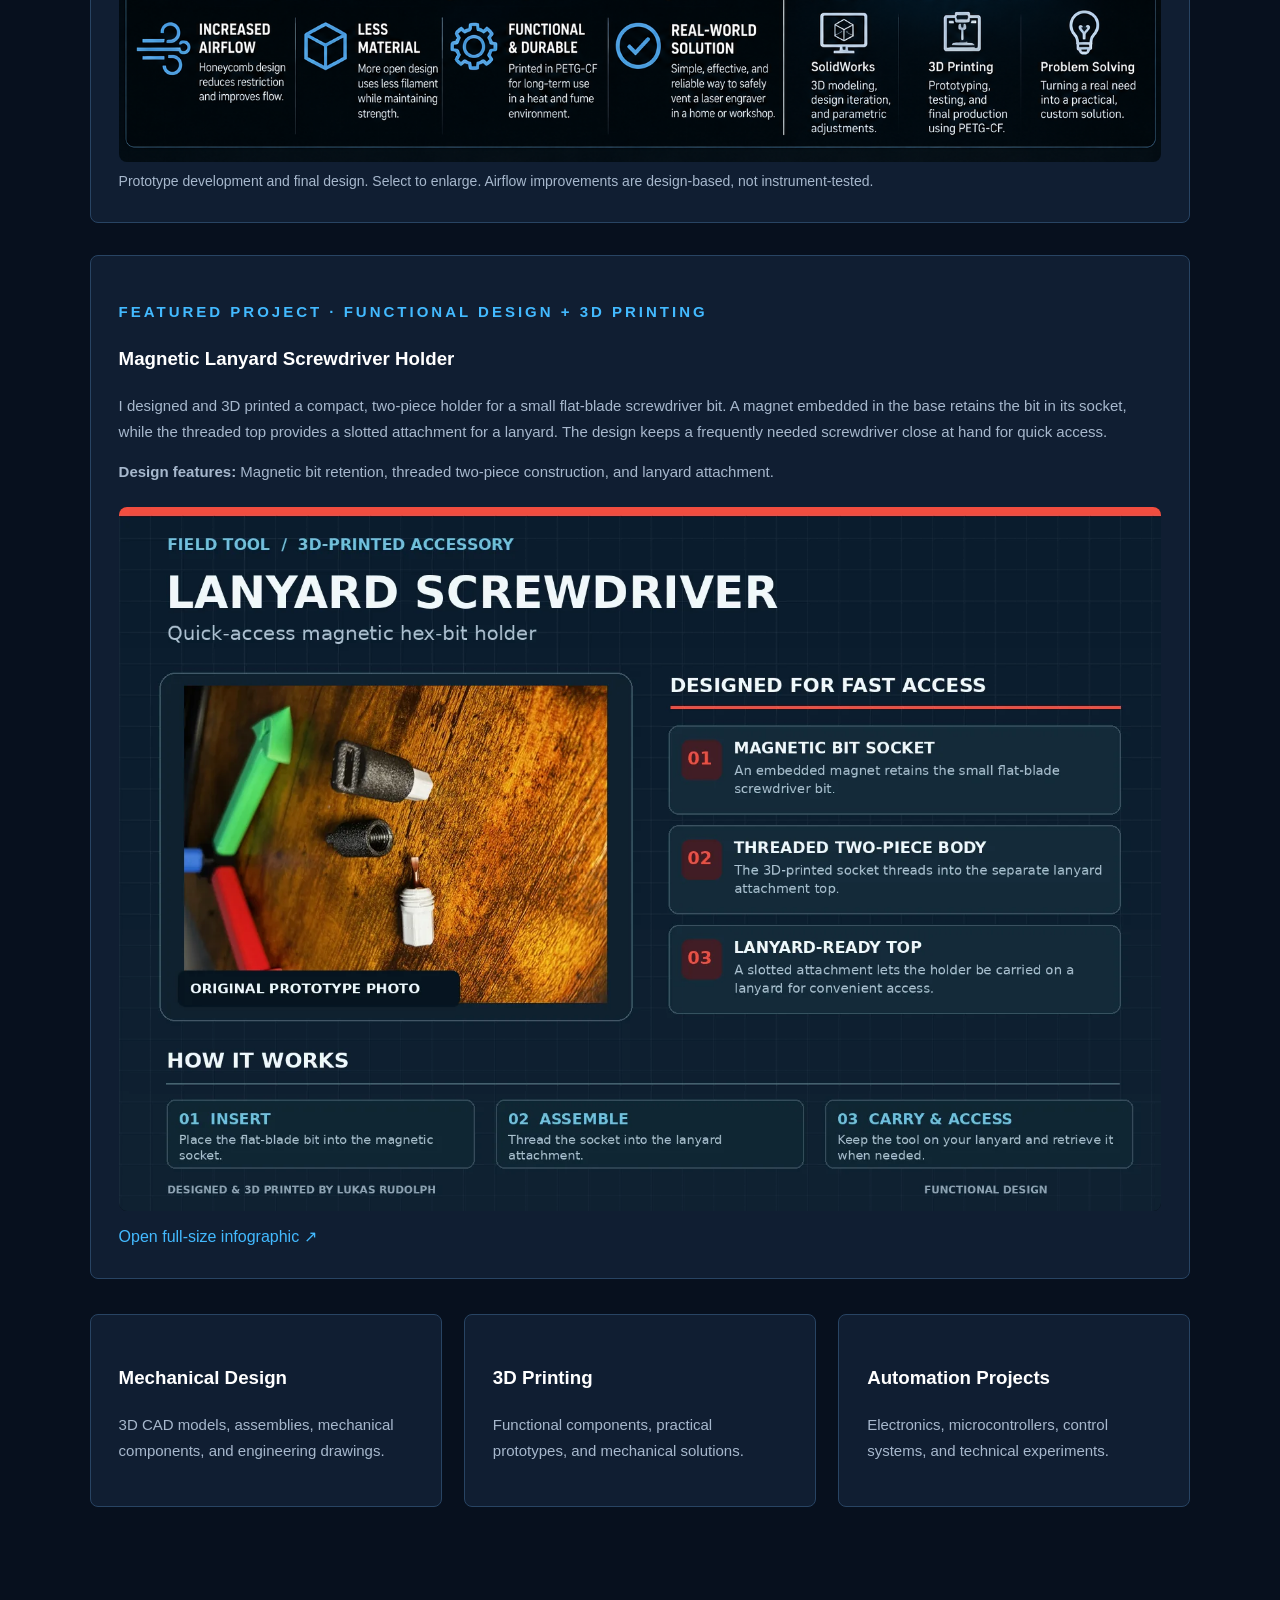
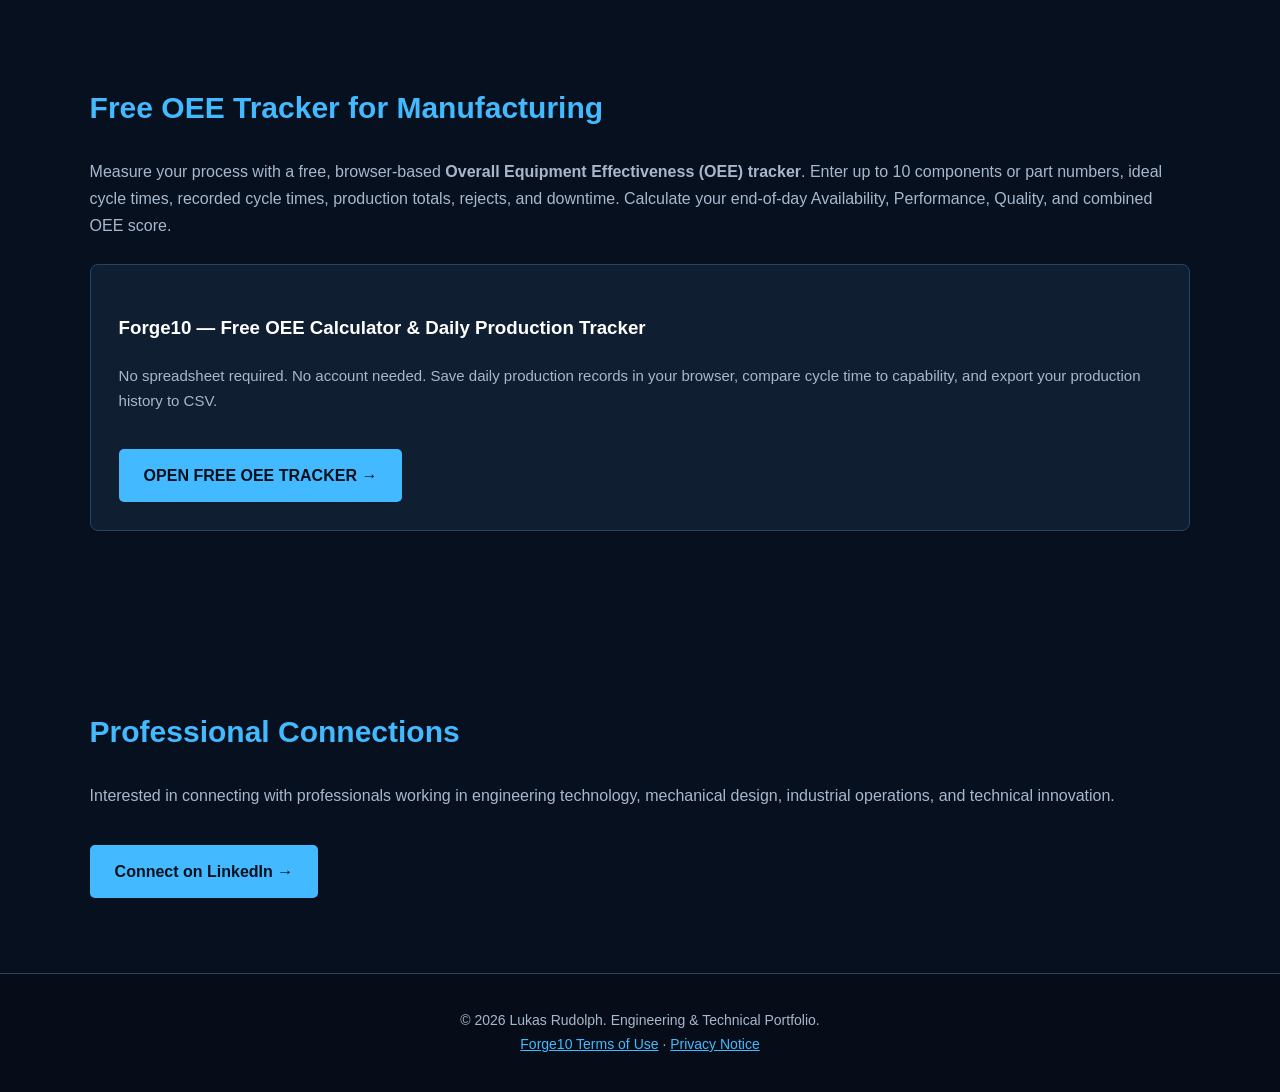
==== commit 285abf38: "Add laser engraving and maintenance planning to homepage experience list" ====
--- a/index.html
+++ b/index.html
@@ -444,6 +444,8 @@
                 <li>Mechanical Design</li>
                 <li>3D Printing</li>
                 <li>Process Improvement</li>
+                <li>Laser Engraving</li>
+                <li>Maintenance Planning</li>
             </ul>
         </div>
 
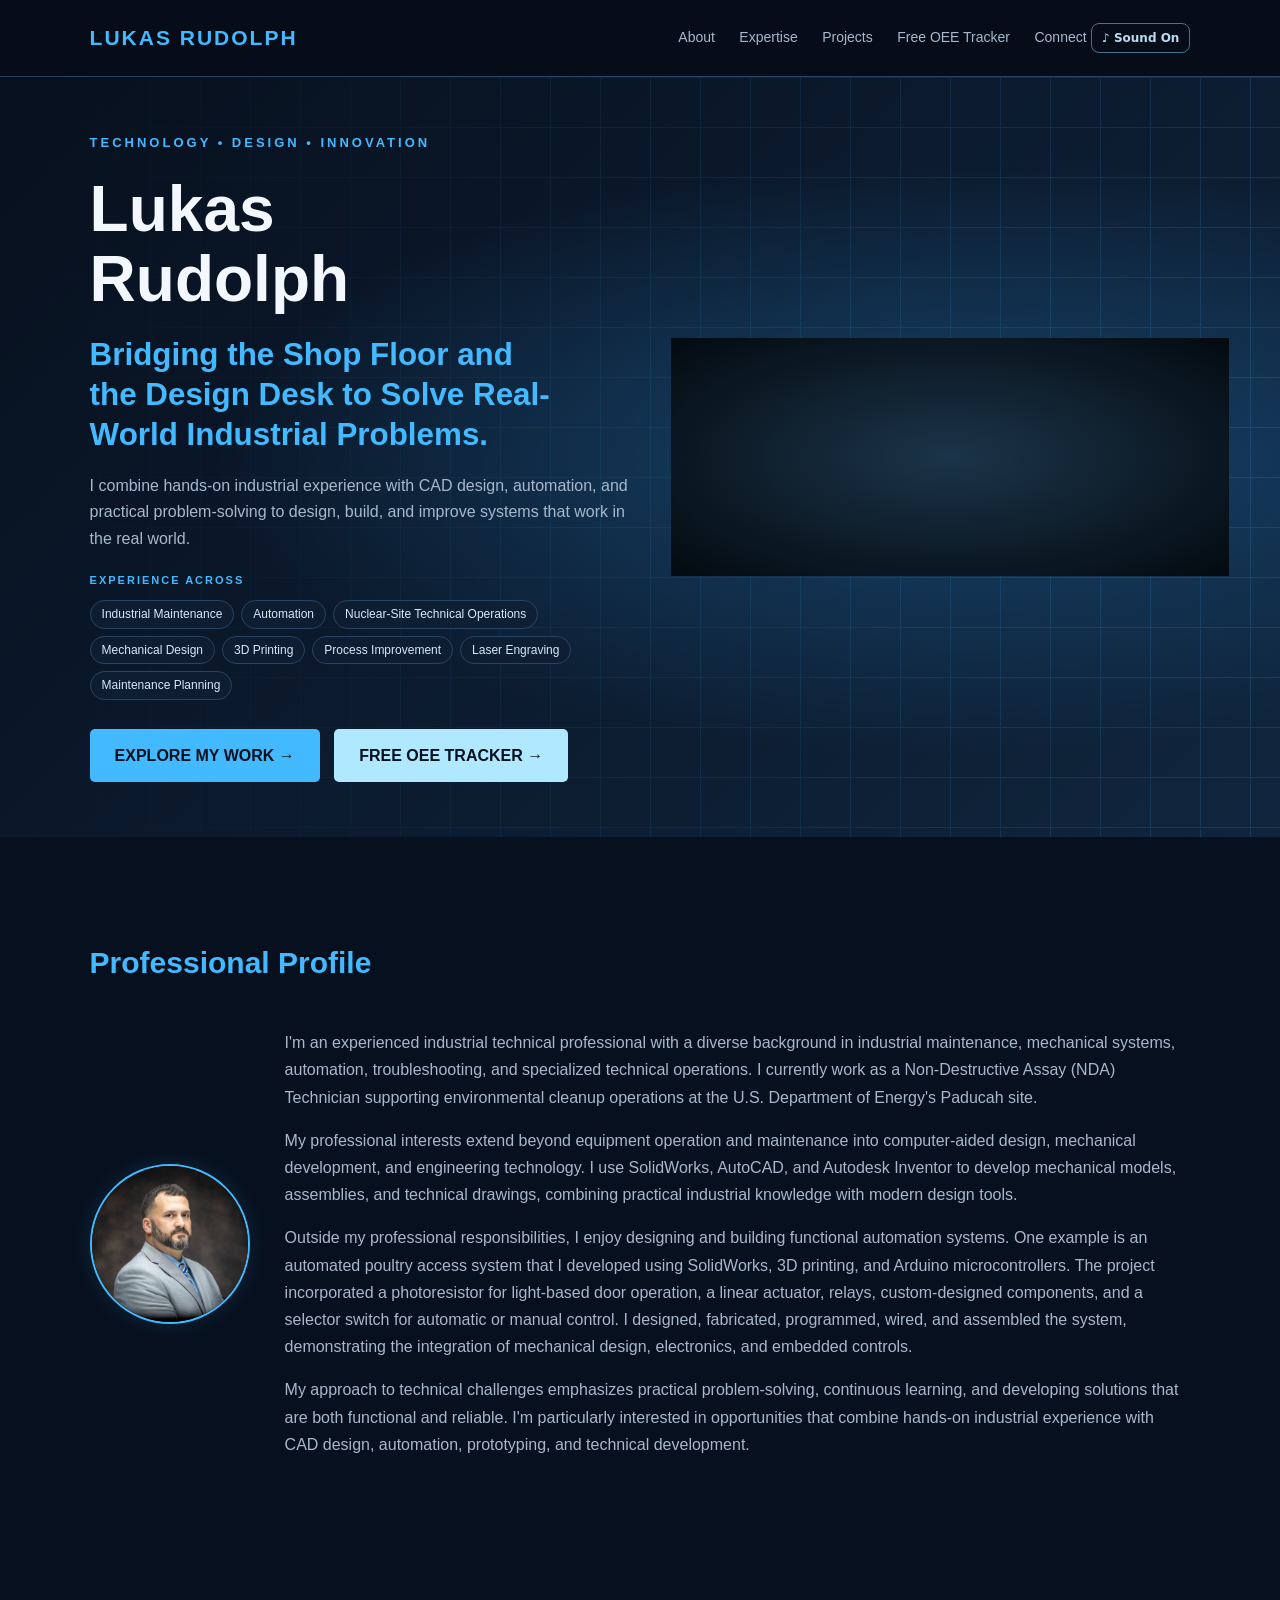
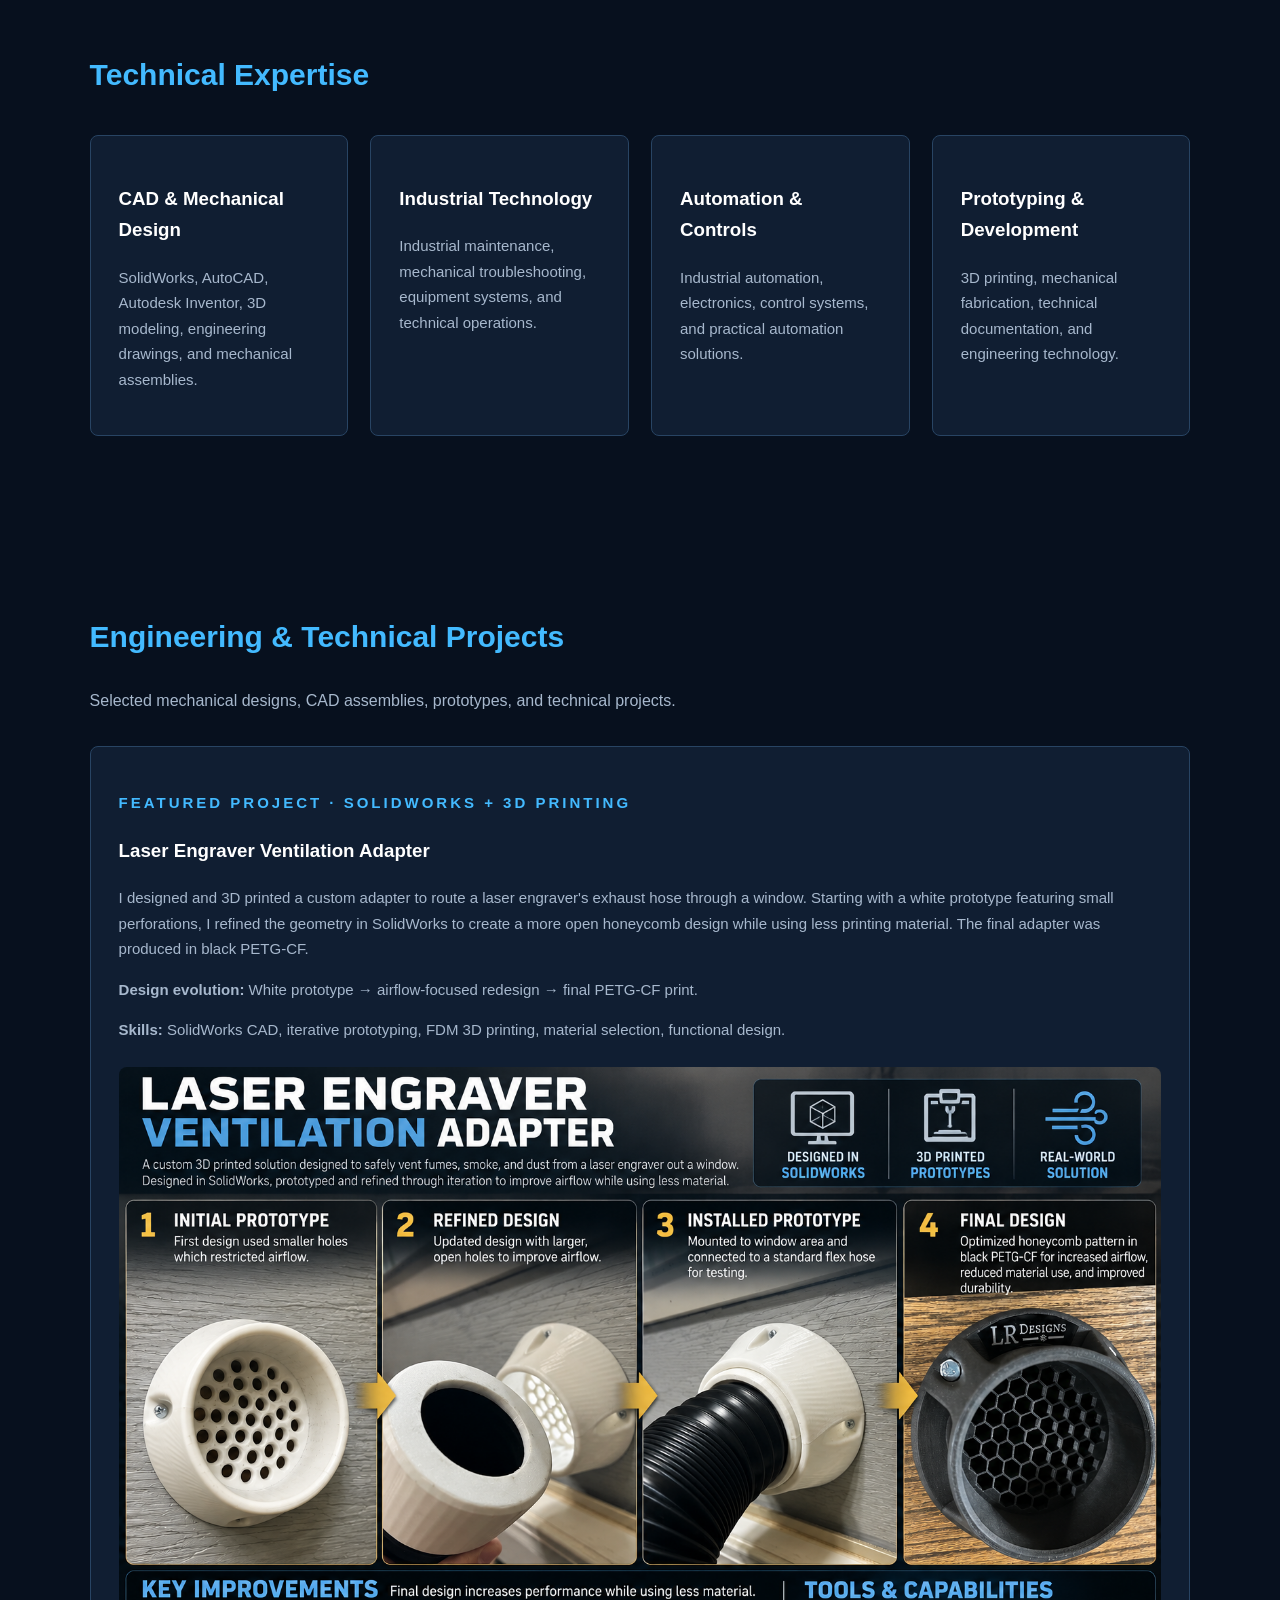
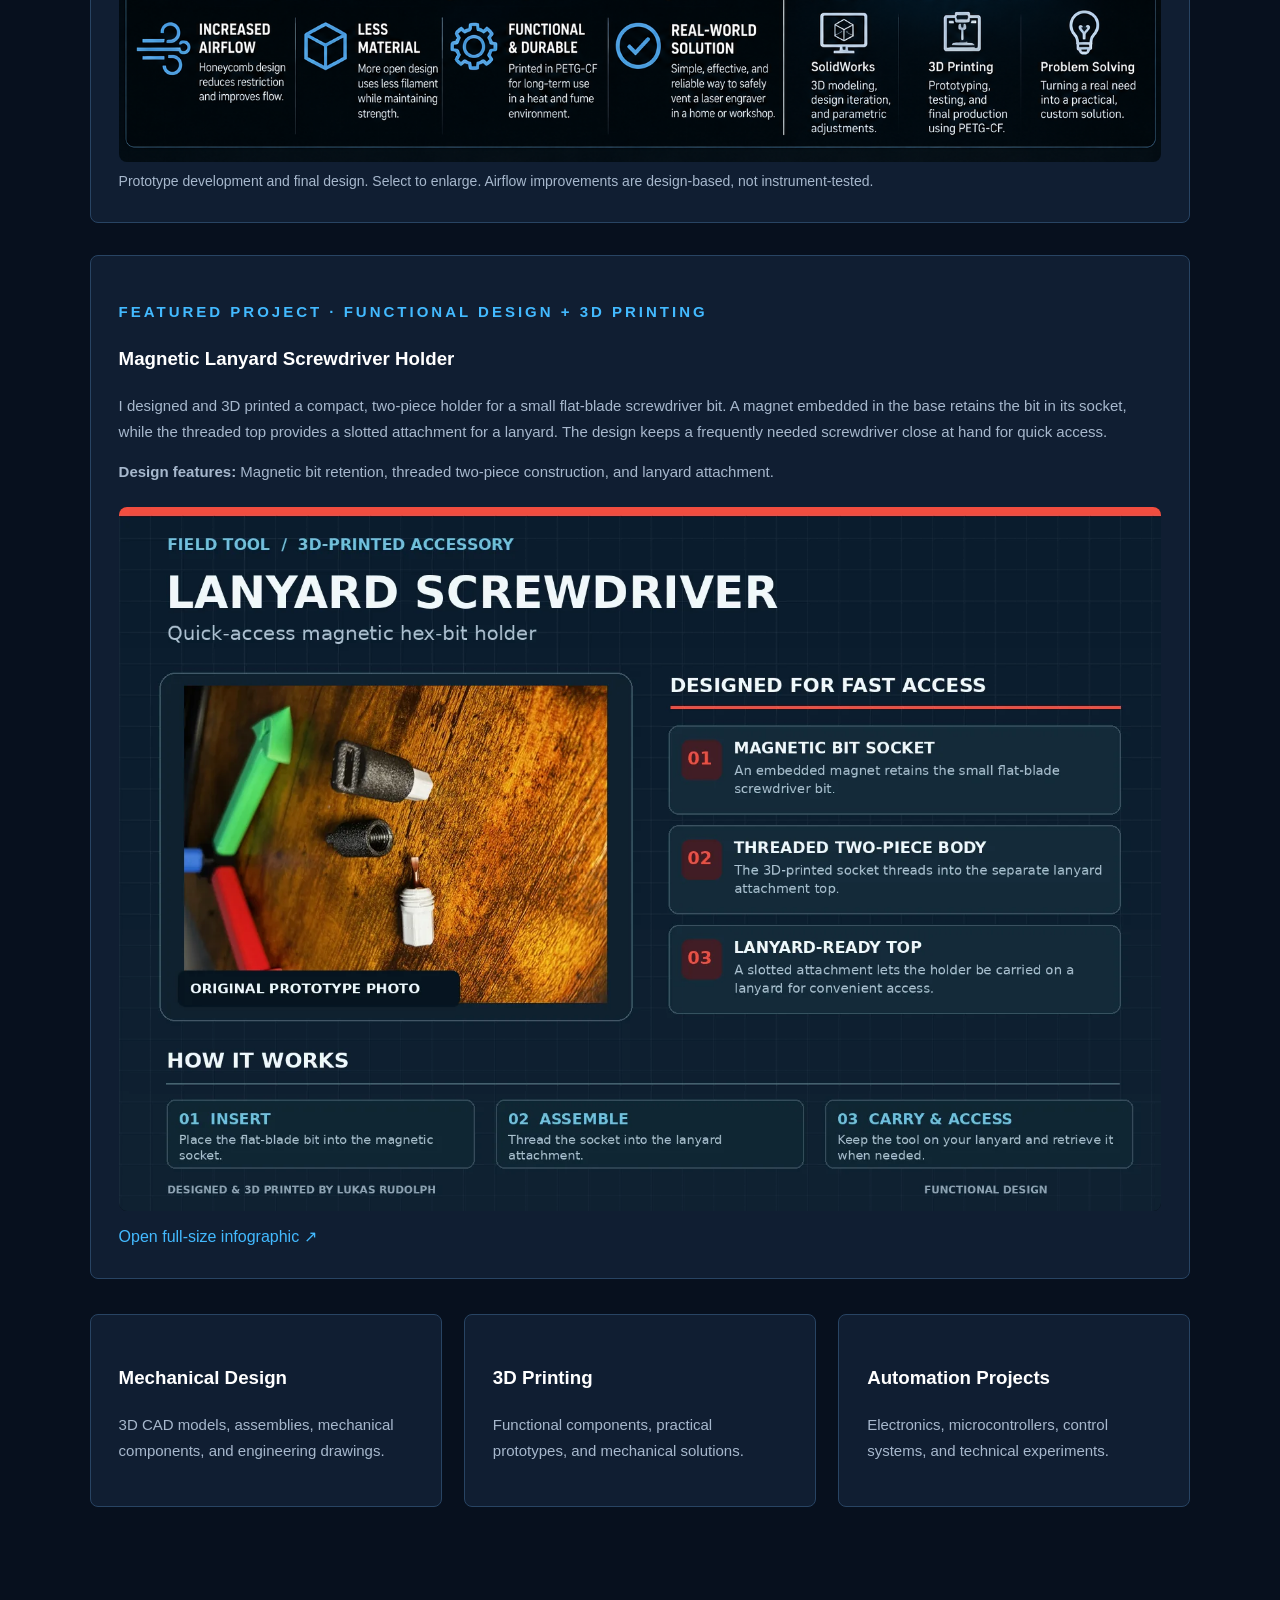
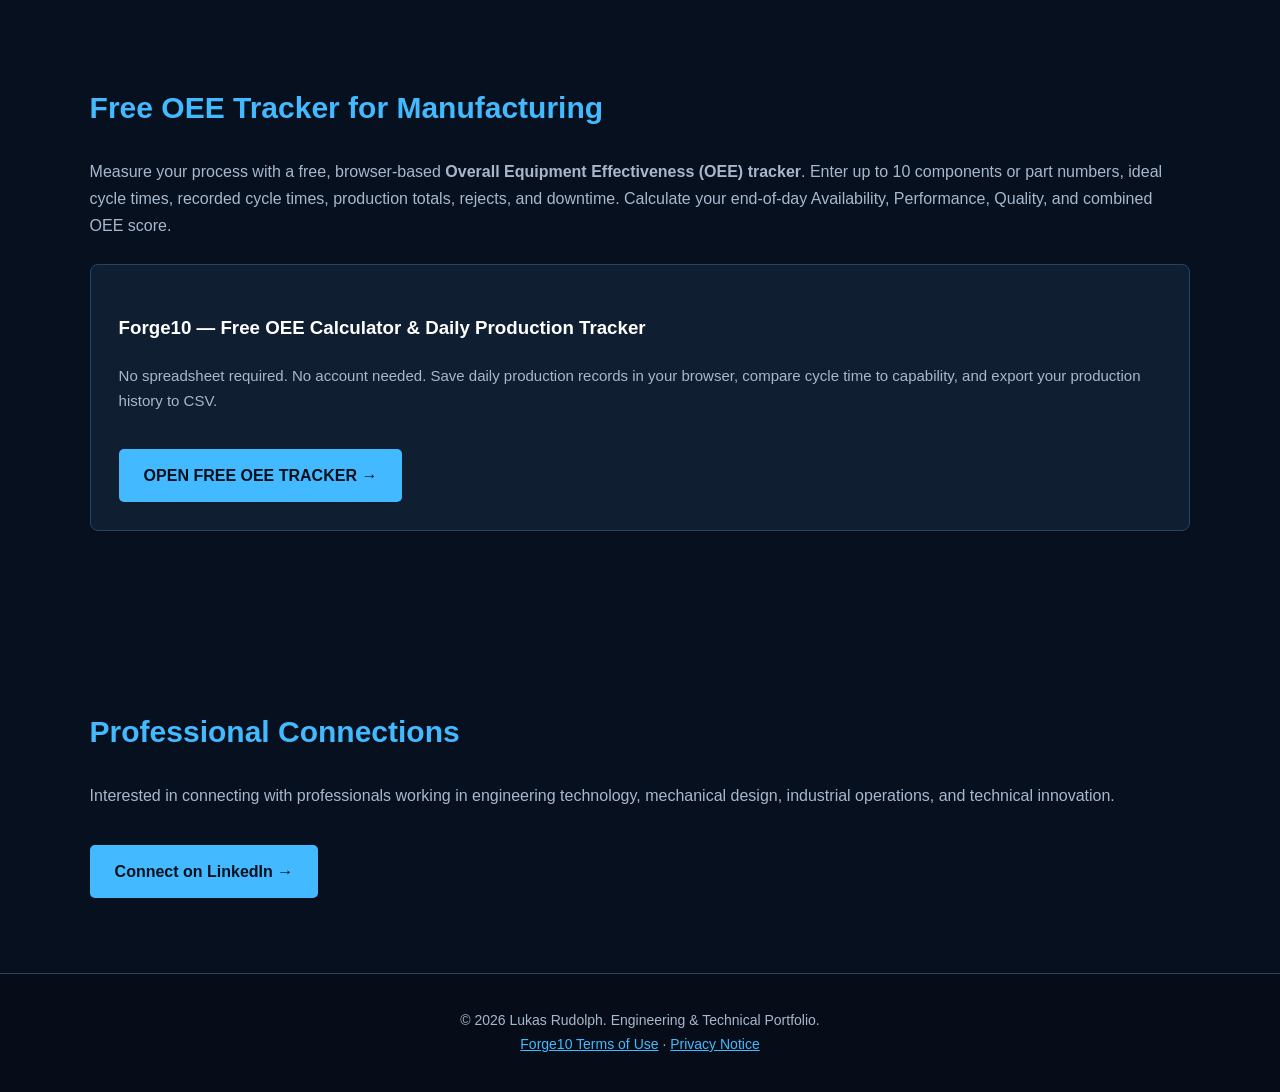
==== commit 8d6d8cb2: "Use mechanical sound on Forge10 tracker entry" ====
--- a/index.html
+++ b/index.html
@@ -681,5 +681,6 @@
 
 
 
+<script src="assets/forge10-audio.js" defer></script>
 </body>
 </html>
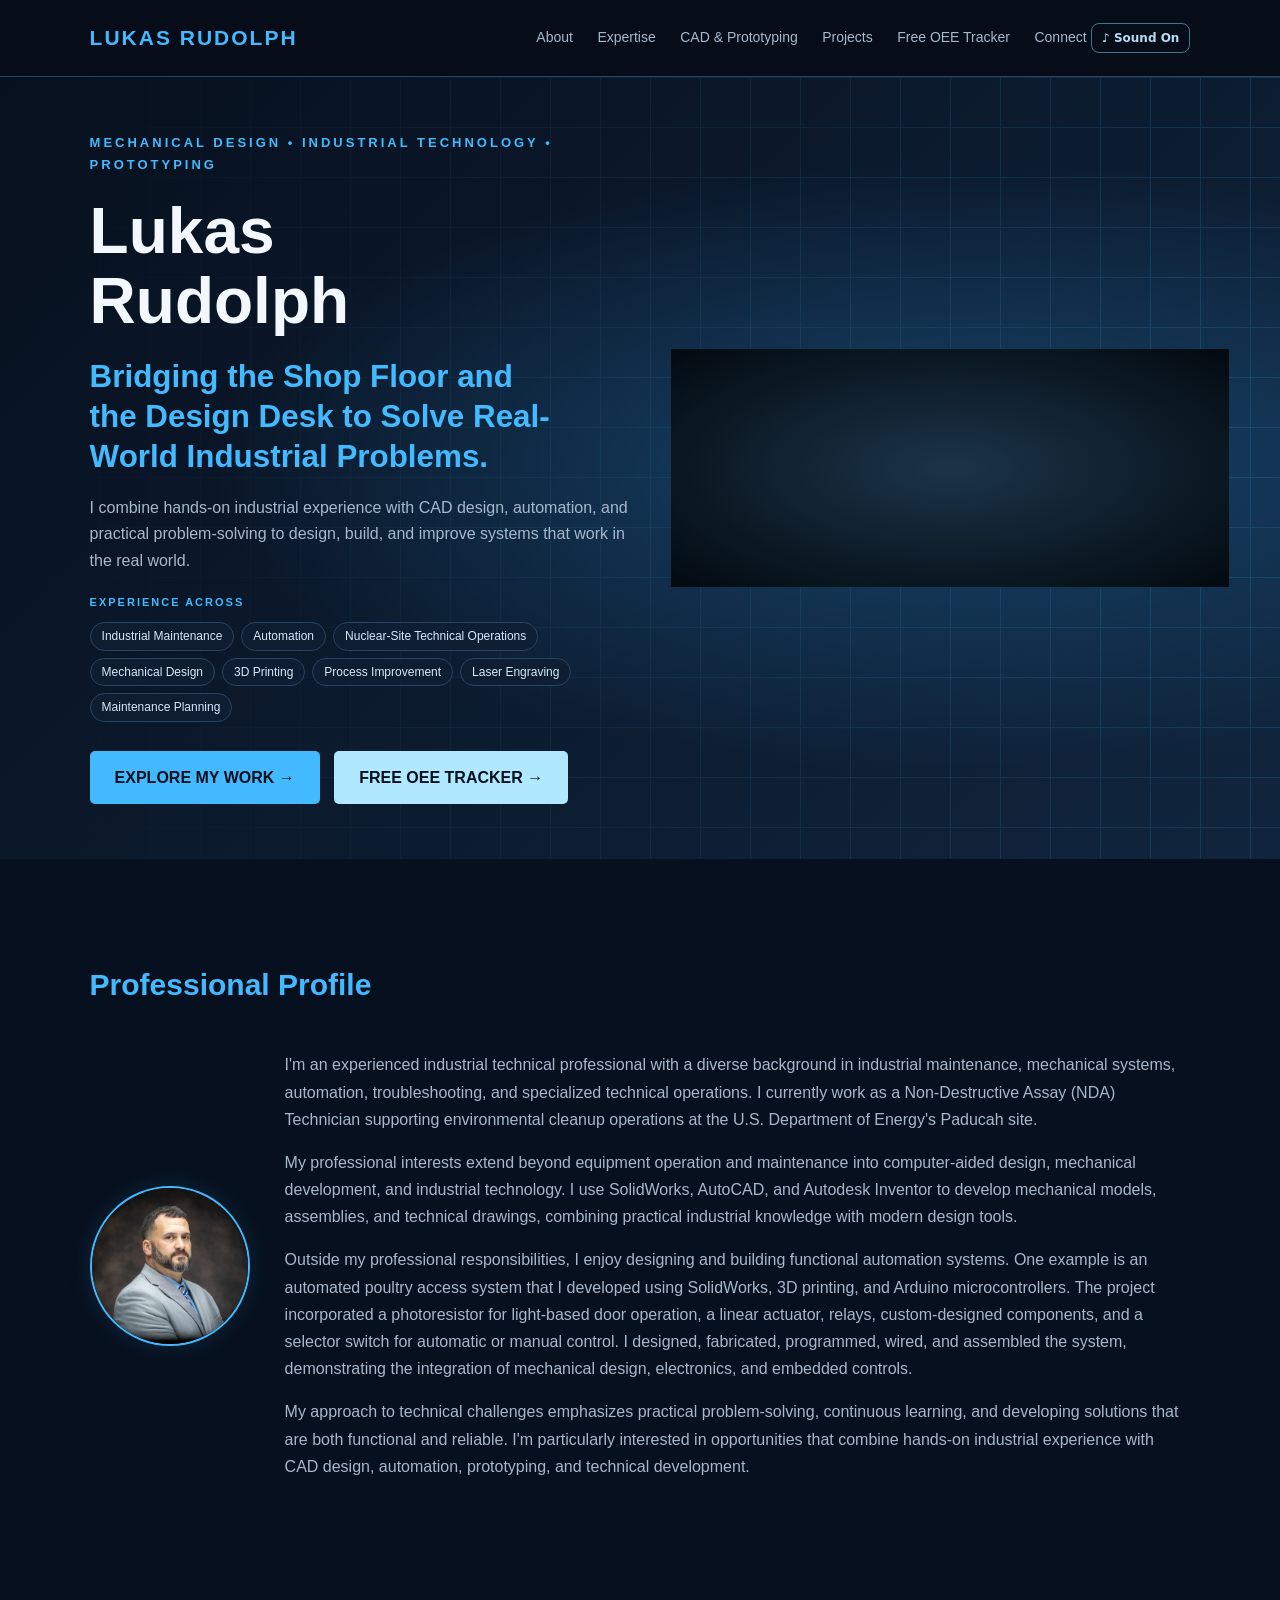
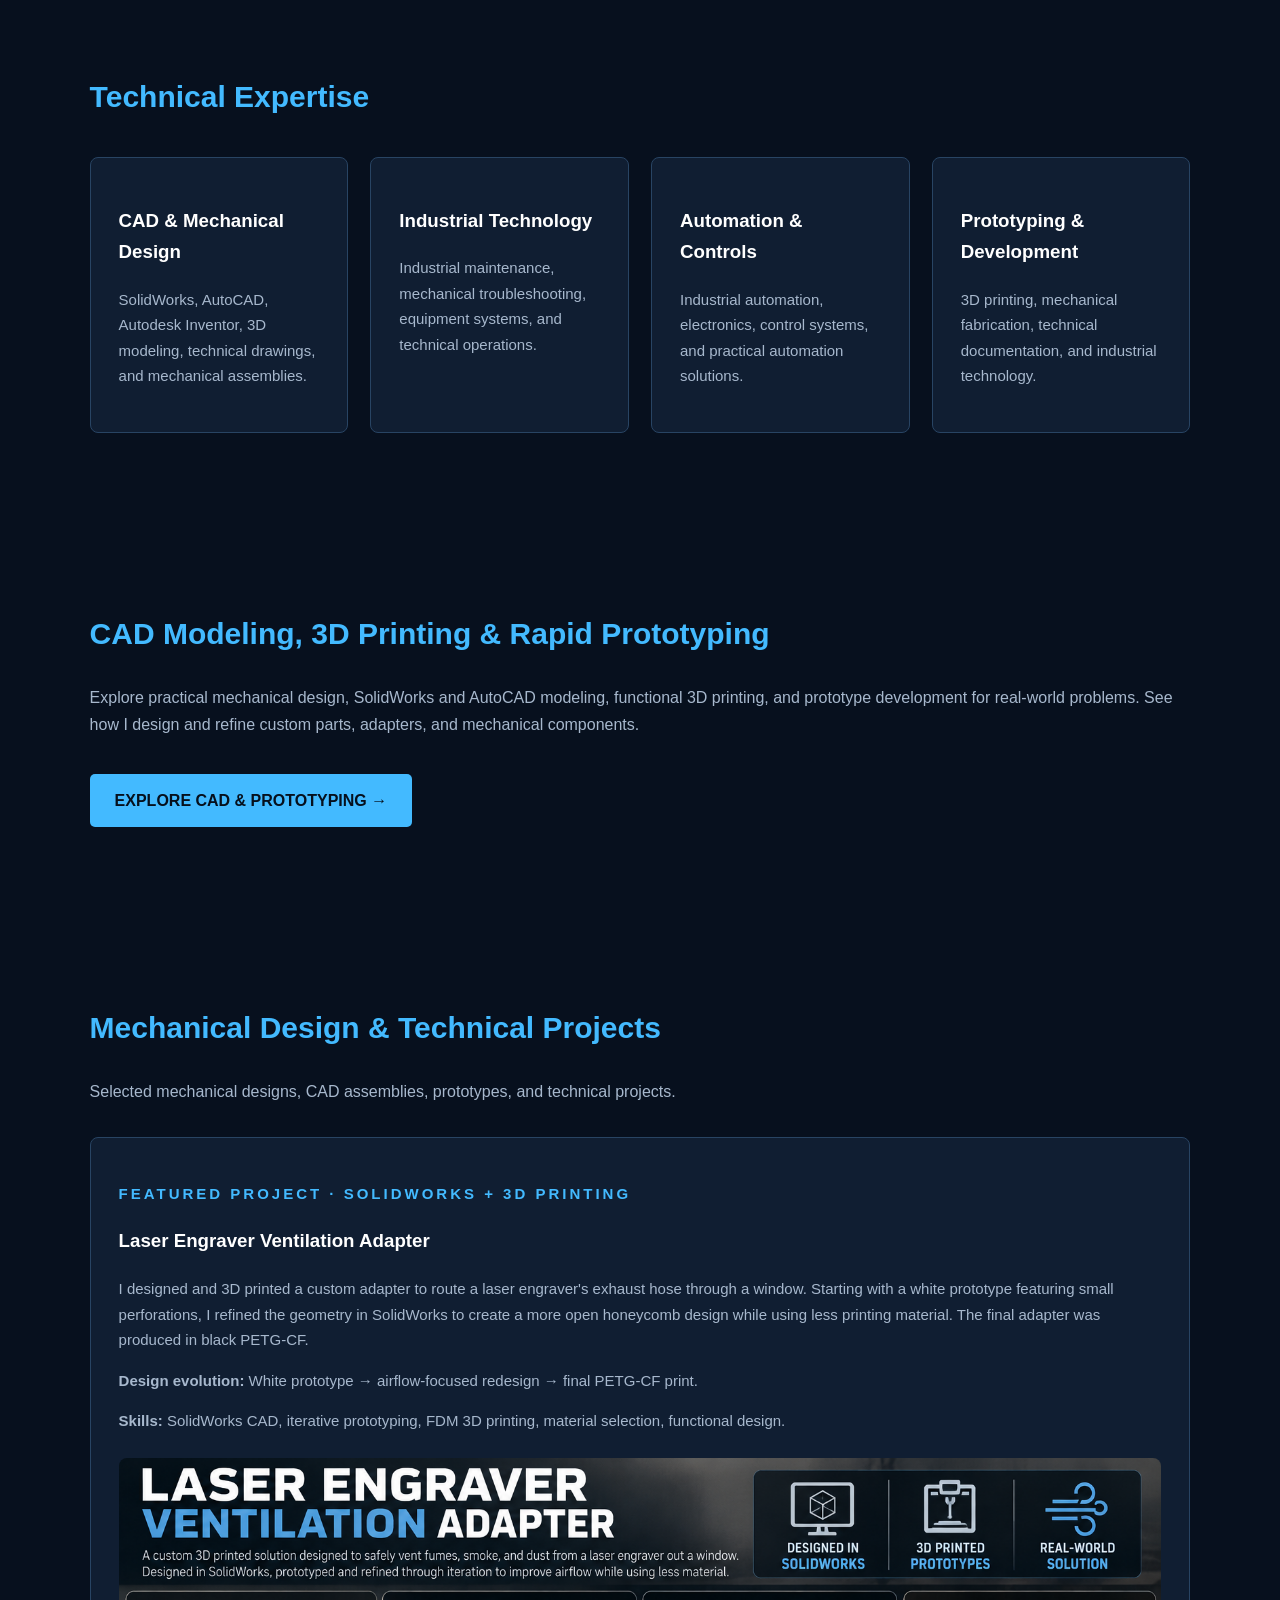
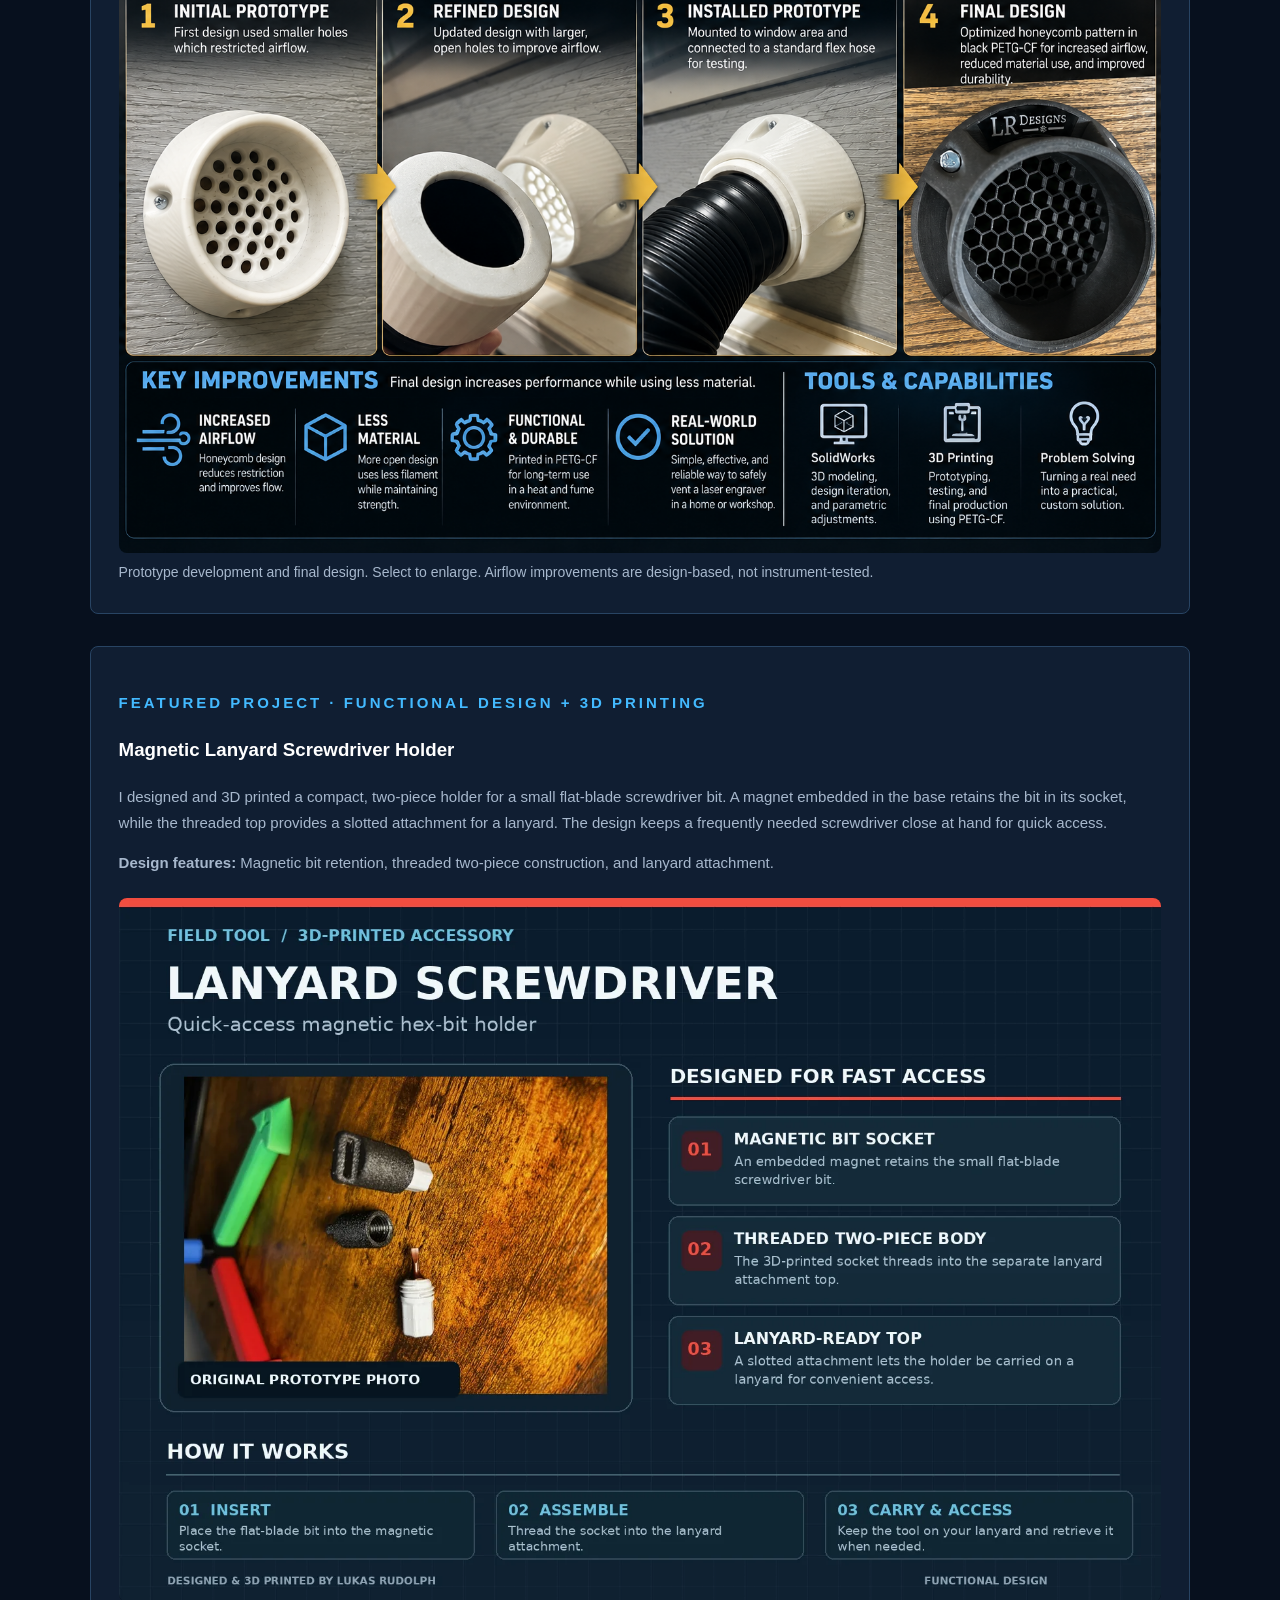
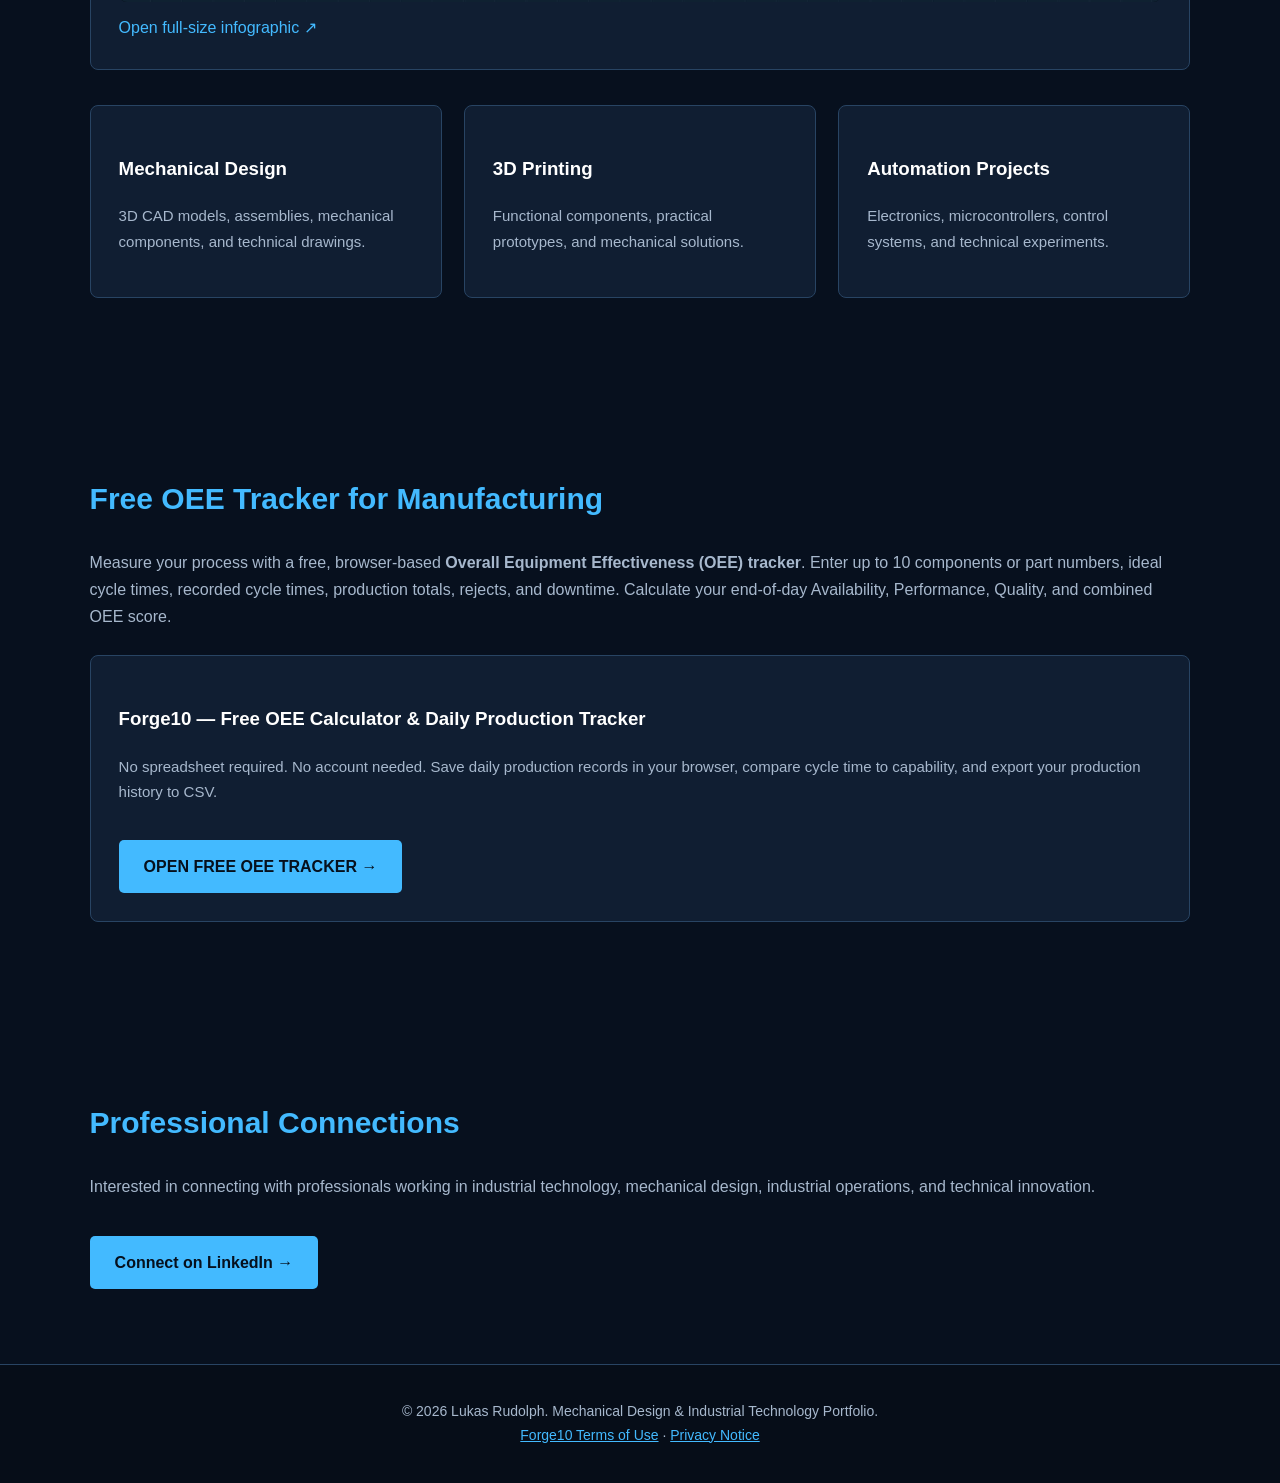
==== commit 7a16445e: "Clarify mechanical design credentials and link CAD prototyping page" ====
--- a/index.html
+++ b/index.html
@@ -3,10 +3,10 @@
 <head>
 <meta charset="UTF-8">
 <meta name="viewport" content="width=device-width, initial-scale=1.0">
-<meta name="description" content="Lukas Rudolph — industrial technology, CAD design, mechanical systems, automation, engineering technology, and a free OEE tracker for manufacturing.">
+<meta name="description" content="Lukas Rudolph: mechanical design, CAD modeling, SolidWorks, 3D printing, rapid prototyping, industrial technology, automation, and a free OEE calculator.">
 <meta name="author" content="Lukas Rudolph">
 
-<title>Lukas Rudolph | Engineering & Technology</title>
+<title>Lukas Rudolph | Mechanical Design &amp; Industrial Technology</title>
 
 <style>
 :root {
@@ -407,6 +407,7 @@
     <nav>
         <a href="#about">About</a>
         <a href="#expertise">Expertise</a>
+        <a href="cad-3d-printing.html">CAD &amp; Prototyping</a>
         <a href="#projects">Projects</a>
         <a href="free-oee-tracker.html">Free OEE Tracker</a>
         <a href="#contact">Connect</a>
@@ -419,7 +420,7 @@
 
     <div class="hero-content">
         <div class="eyebrow">
-            Technology • Design • Innovation
+            Mechanical Design • Industrial Technology • Prototyping
         </div>
 
         <h1>Lukas<br>Rudolph</h1>
@@ -487,7 +488,7 @@
 <p>
     My professional interests extend beyond equipment
     operation and maintenance into computer-aided design,
-    mechanical development, and engineering technology.
+    mechanical development, and industrial technology.
     I use SolidWorks, AutoCAD, and Autodesk Inventor
     to develop mechanical models, assemblies, and
     technical drawings, combining practical industrial
@@ -534,7 +535,7 @@
             <p>
                 SolidWorks, AutoCAD,
                 Autodesk Inventor,
-                3D modeling, engineering drawings,
+                3D modeling, technical drawings,
                 and mechanical assemblies.
             </p>
         </div>
@@ -563,7 +564,7 @@
             <p>
                 3D printing, mechanical fabrication,
                 technical documentation,
-                and engineering technology.
+                and industrial technology.
             </p>
         </div>
 
@@ -571,9 +572,15 @@
 
 </section>
 
+<section id="cad-prototyping">
+    <h2>CAD Modeling, 3D Printing &amp; Rapid Prototyping</h2>
+    <p>Explore practical mechanical design, SolidWorks and AutoCAD modeling, functional 3D printing, and prototype development for real-world problems. See how I design and refine custom parts, adapters, and mechanical components.</p>
+    <a class="button" href="cad-3d-printing.html">EXPLORE CAD &amp; PROTOTYPING →</a>
+</section>
+
 <section id="projects">
 
-    <h2>Engineering & Technical Projects</h2>
+    <h2>Mechanical Design & Technical Projects</h2>
 
     <p>
         Selected mechanical designs,
@@ -612,7 +619,7 @@
             <p>
                 3D CAD models, assemblies,
                 mechanical components,
-                and engineering drawings.
+                and technical drawings.
             </p>
         </div>
 
@@ -655,7 +662,7 @@
 
     <p>
         Interested in connecting with professionals
-        working in engineering technology,
+        working in industrial technology,
         mechanical design,
         industrial operations,
         and technical innovation.
@@ -674,7 +681,7 @@
 
 <footer>
     &copy; 2026 Lukas Rudolph.
-    Engineering & Technical Portfolio.
+    Mechanical Design & Industrial Technology Portfolio.
     <br><a href="terms-of-use.html" style="color:var(--blue)">Forge10 Terms of Use</a> ·
     <a href="privacy-notice.html" style="color:var(--blue)">Privacy Notice</a>
 </footer>
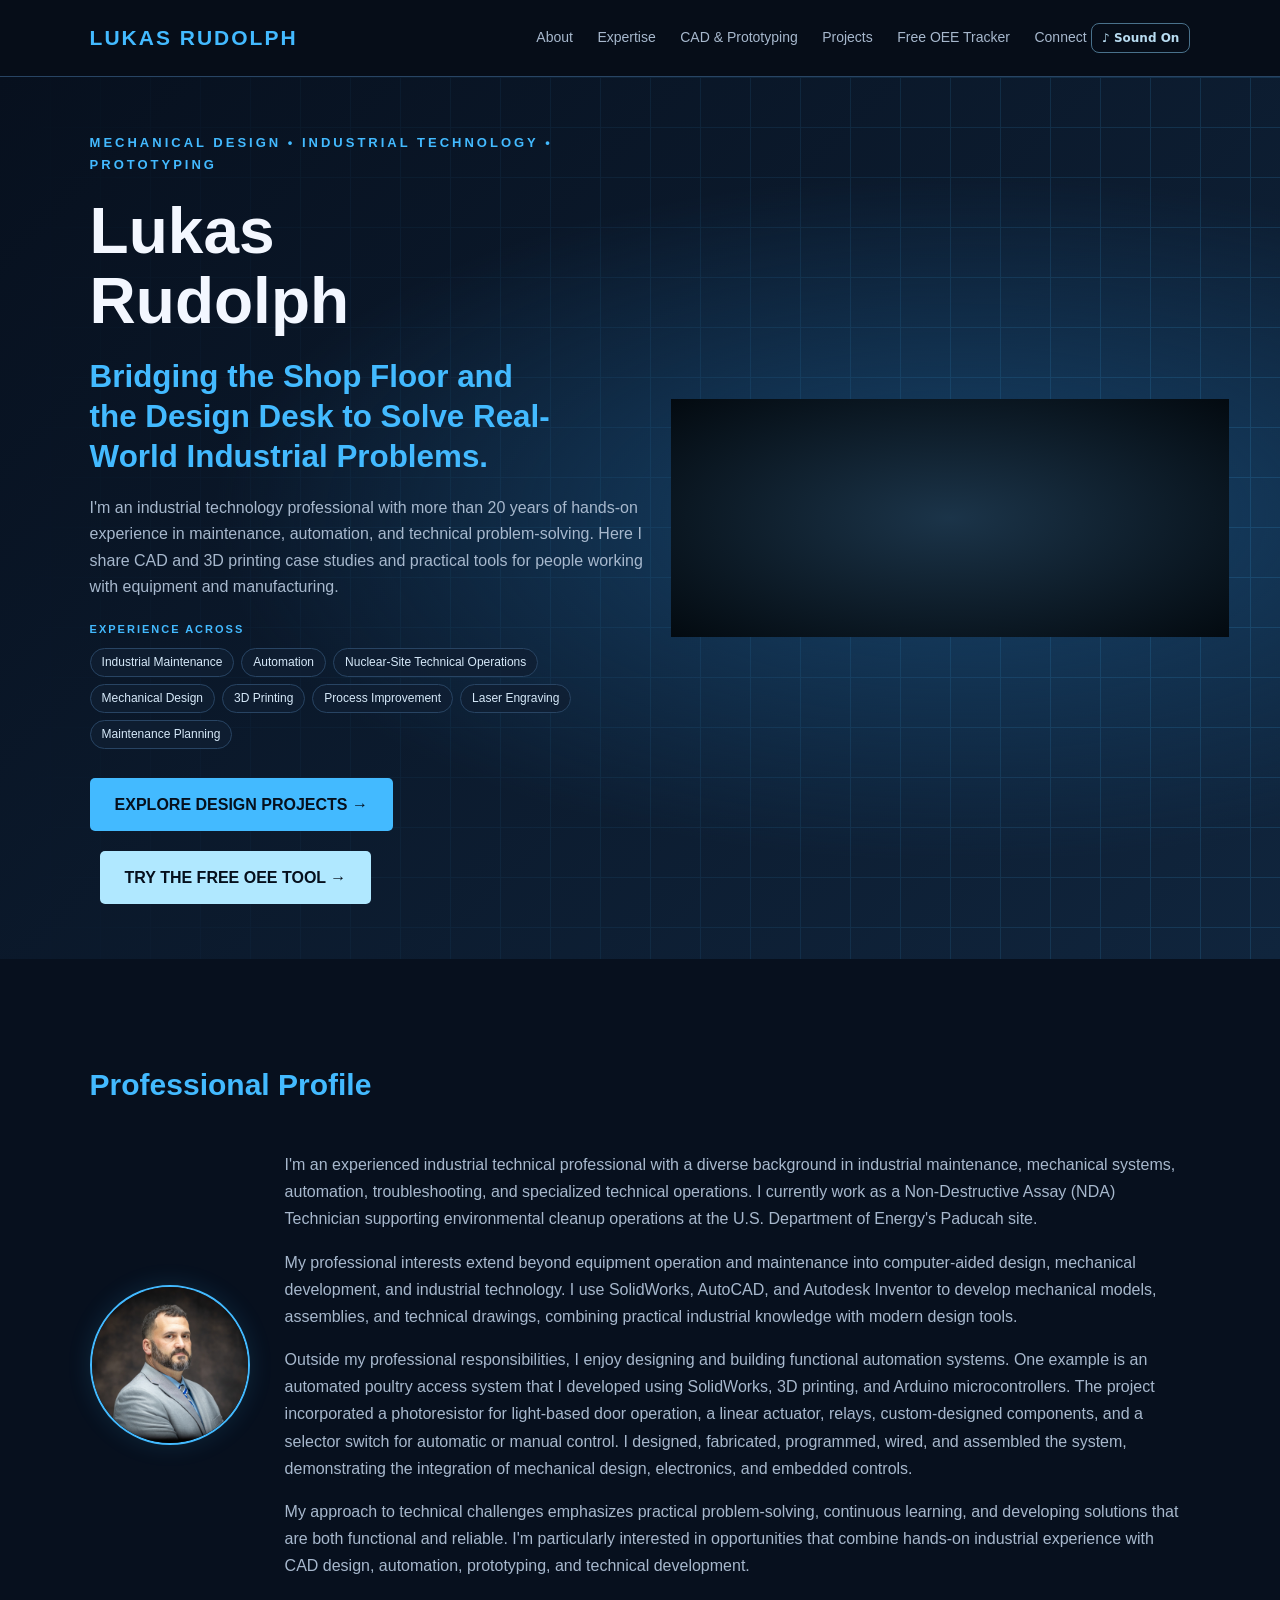
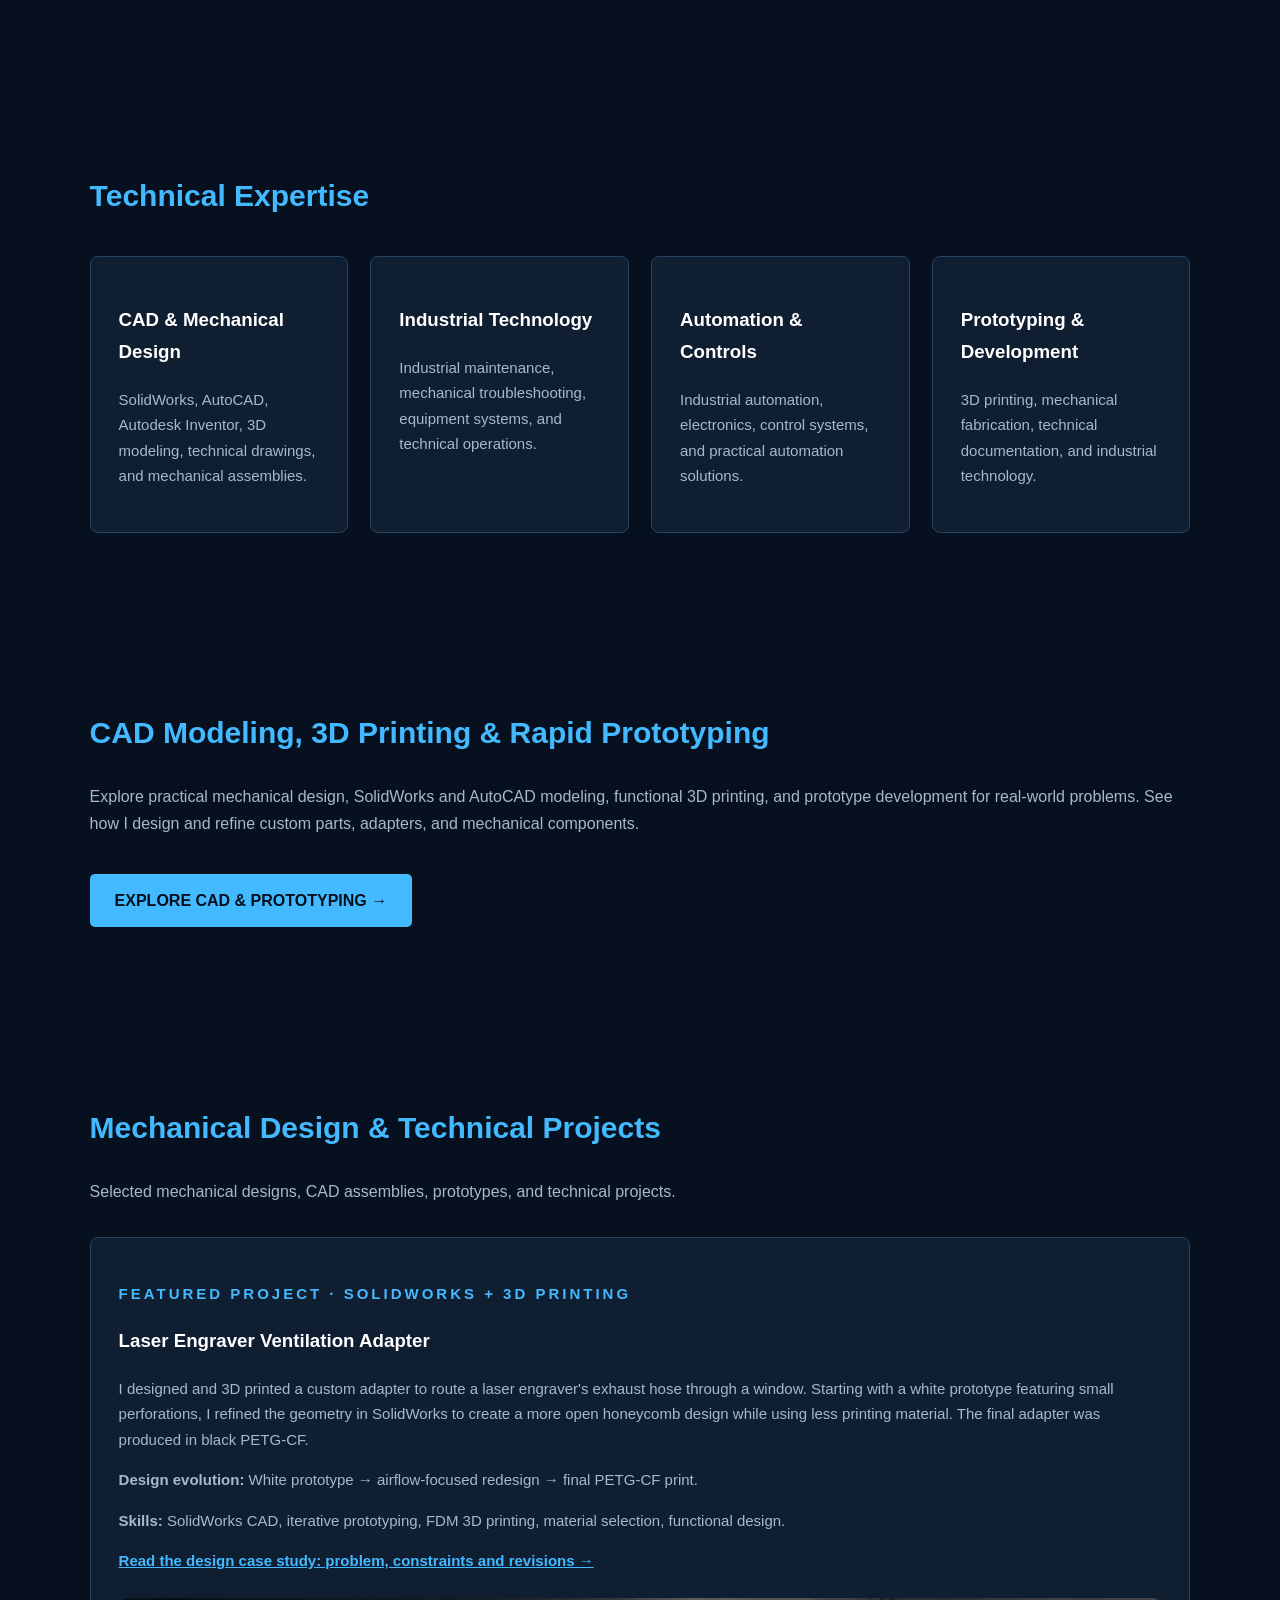
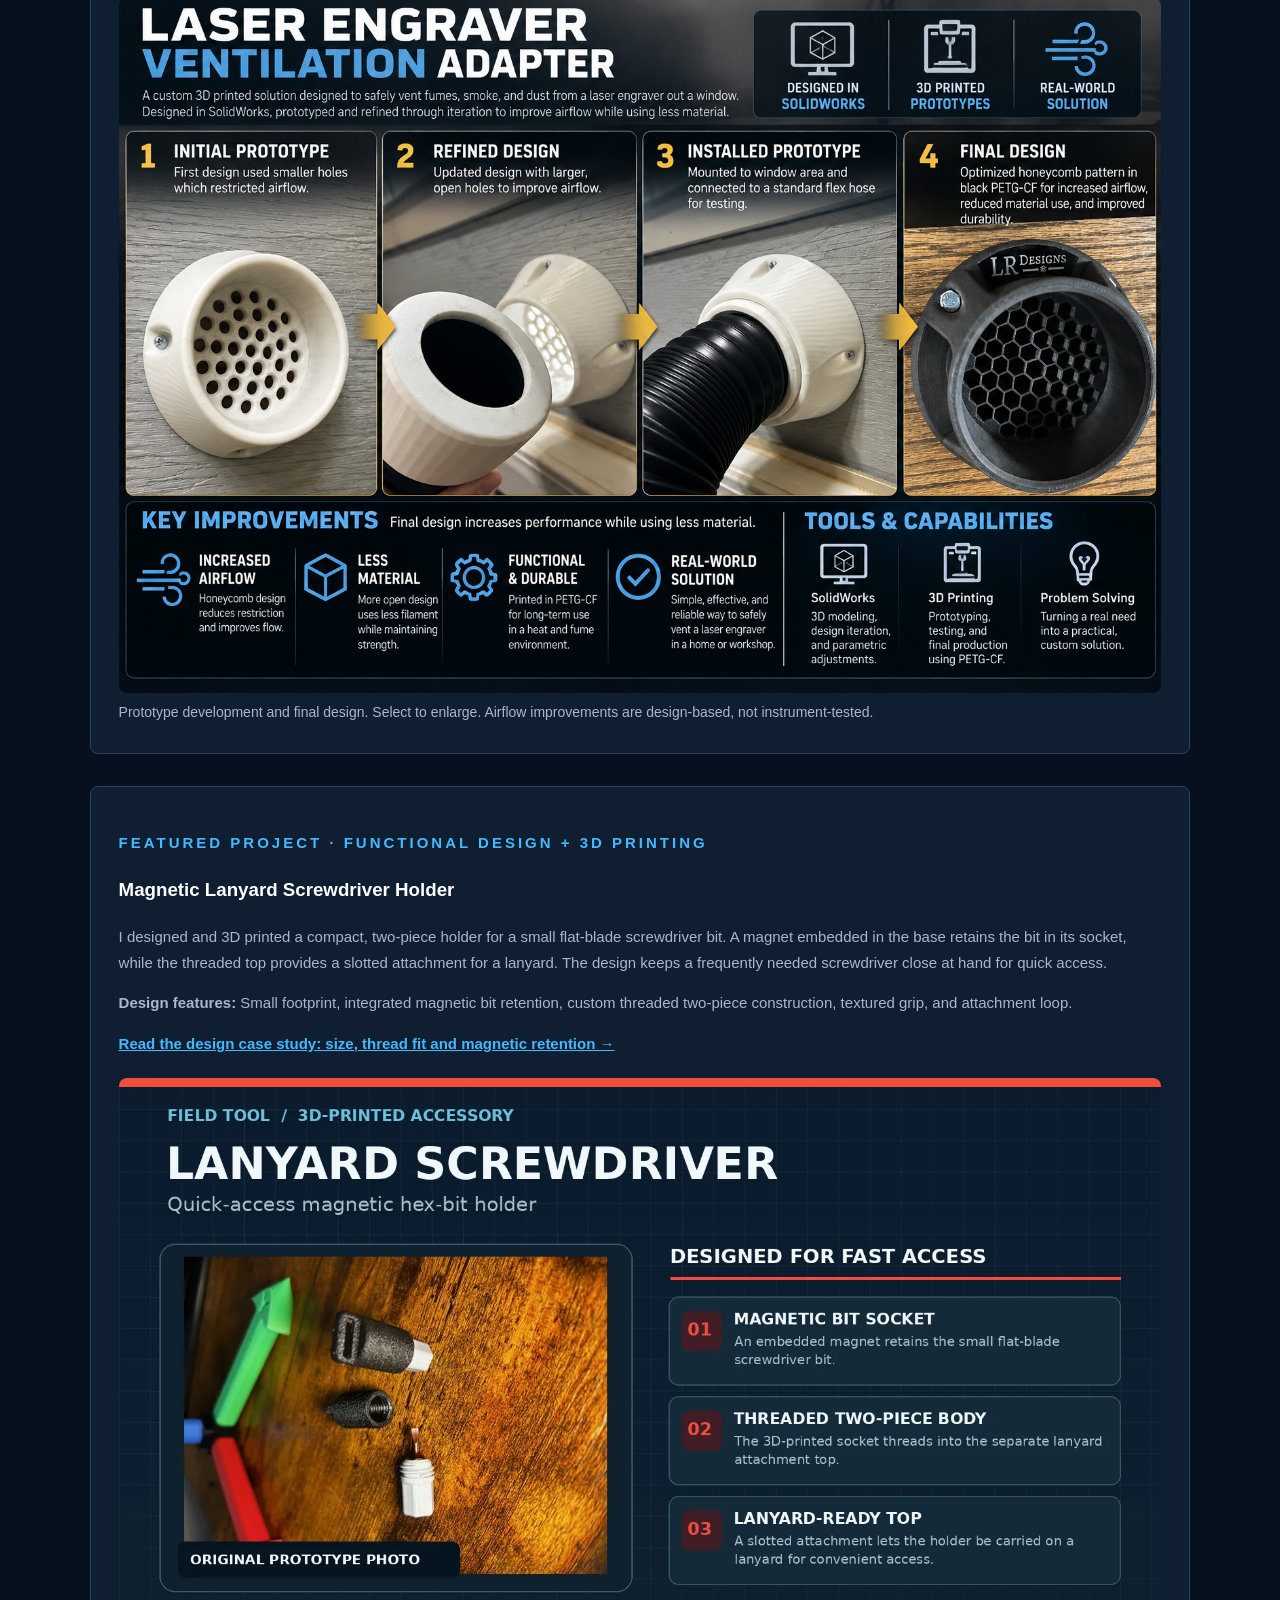
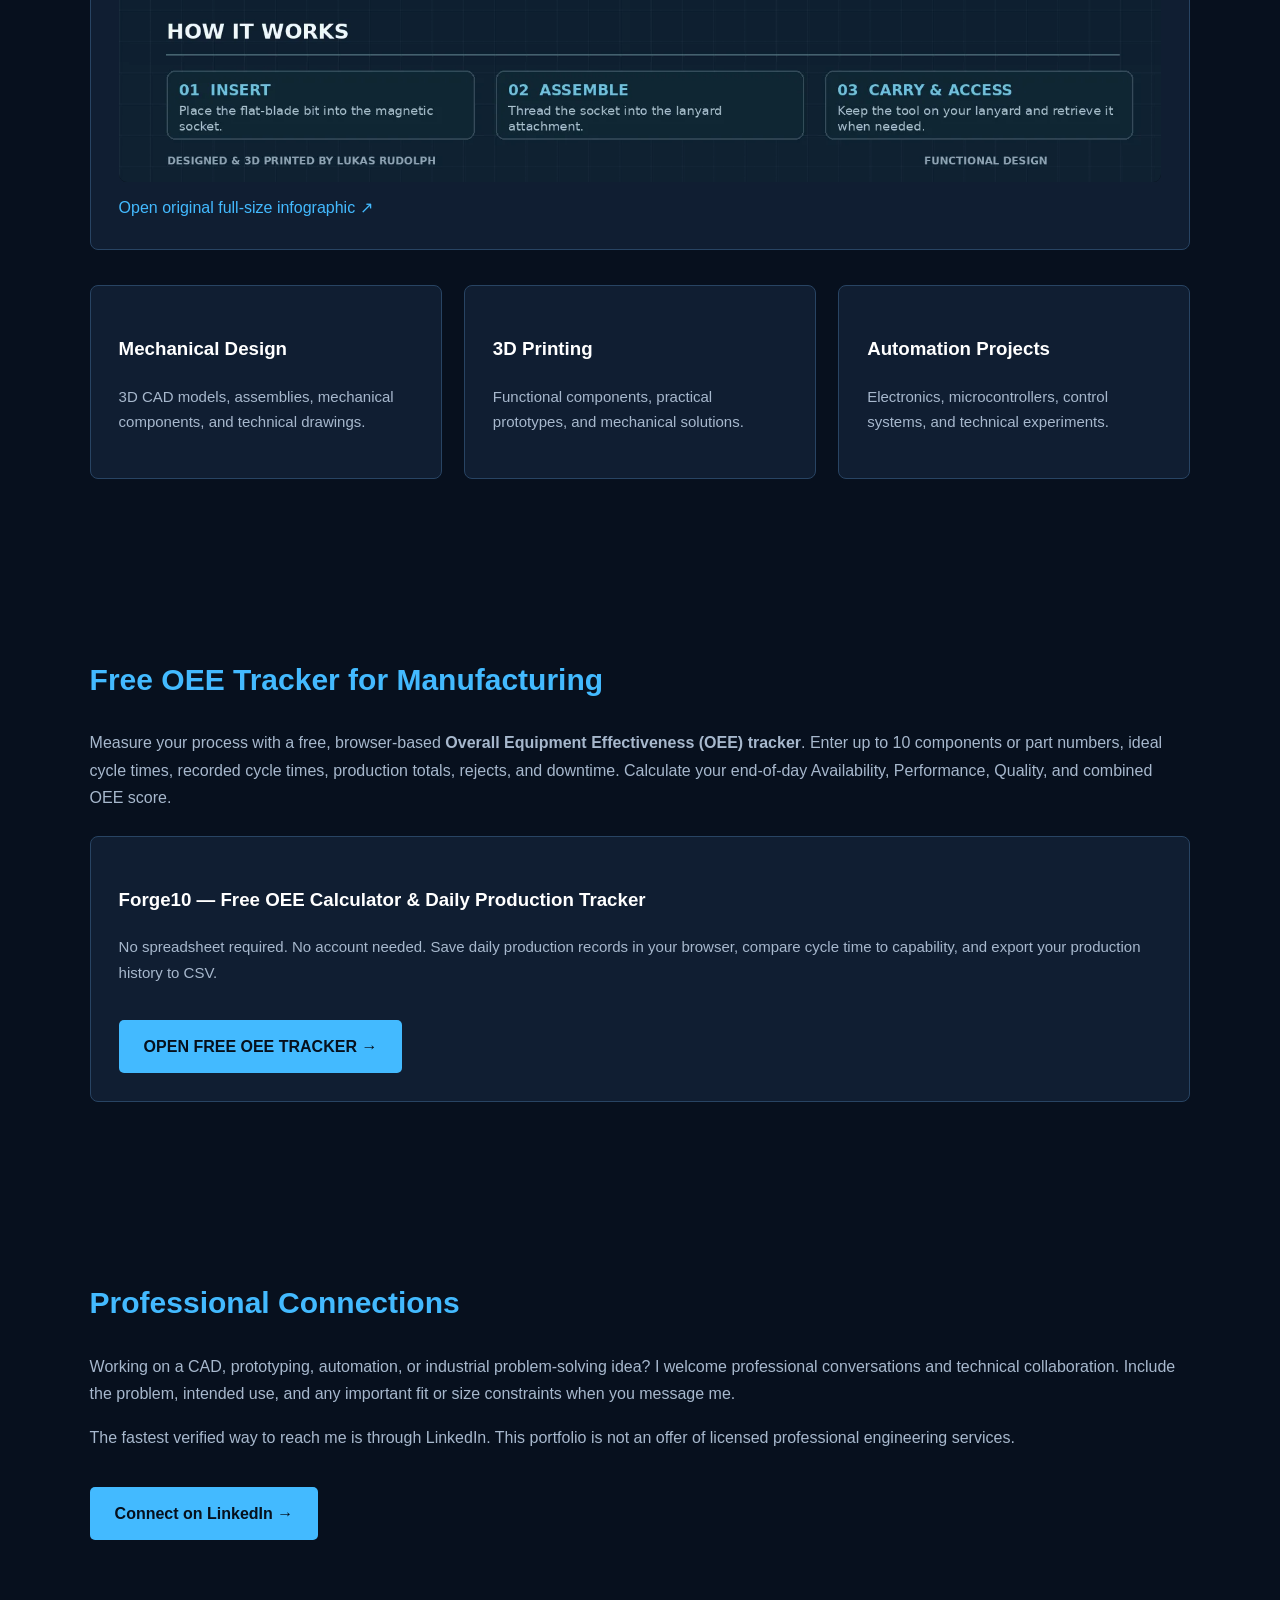
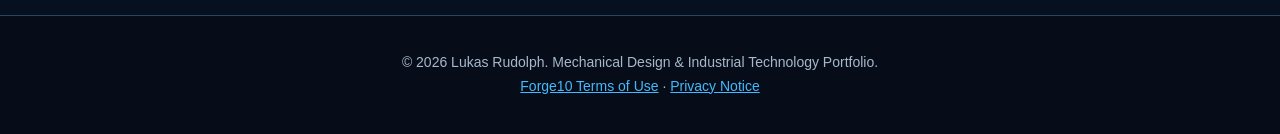
==== commit 6e450e9d: "Clarify portfolio audience, navigation and link to technical case studies" ====
--- a/index.html
+++ b/index.html
@@ -3,7 +3,12 @@
 <head>
 <meta charset="UTF-8">
 <meta name="viewport" content="width=device-width, initial-scale=1.0">
-<meta name="description" content="Lukas Rudolph: mechanical design, CAD modeling, SolidWorks, 3D printing, rapid prototyping, industrial technology, automation, and a free OEE calculator.">
+<meta name="description" content="Lukas Rudolph's technical portfolio: practical CAD design and 3D printing case studies, industrial automation experience, and a free manufacturing OEE calculator.">
+<link rel="canonical" href="https://lukasrudolphky.github.io/">
+<meta property="og:type" content="website">
+<meta property="og:title" content="Lukas Rudolph | Mechanical Design &amp; Industrial Technology">
+<meta property="og:description" content="Practical CAD projects, industrial problem-solving, and a free OEE calculator for manufacturing.">
+<meta property="og:url" content="https://lukasrudolphky.github.io/">
 <meta name="author" content="Lukas Rudolph">
 
 <title>Lukas Rudolph | Mechanical Design &amp; Industrial Technology</title>
@@ -431,9 +436,10 @@
         </h2>
 
         <p class="hero-value-detail">
-            I combine hands-on industrial experience with CAD design,
-            automation, and practical problem-solving to design,
-            build, and improve systems that work in the real world.
+            I'm an industrial technology professional with more than 20 years
+            of hands-on experience in maintenance, automation, and technical
+            problem-solving. Here I share CAD and 3D printing case studies
+            and practical tools for people working with equipment and manufacturing.
         </p>
 
         <div class="hero-experience" aria-label="Professional experience areas">
@@ -451,10 +457,10 @@
         </div>
 
         <a class="button" href="#projects">
-            EXPLORE MY WORK →
+            EXPLORE DESIGN PROJECTS →
         </a>
         <a class="button" href="free-oee-tracker.html" style="margin-left:10px;background:#b0e8ff">
-            FREE OEE TRACKER →
+            TRY THE FREE OEE TOOL →
         </a>
     </div>
 
@@ -595,6 +601,7 @@
       <p>I designed and 3D printed a custom adapter to route a laser engraver's exhaust hose through a window. Starting with a white prototype featuring small perforations, I refined the geometry in SolidWorks to create a more open honeycomb design while using less printing material. The final adapter was produced in black PETG-CF.</p>
       <p><strong>Design evolution:</strong> White prototype → airflow-focused redesign → final PETG-CF print.</p>
       <p><strong>Skills:</strong> SolidWorks CAD, iterative prototyping, FDM 3D printing, material selection, functional design.</p>
+      <p><a href="projects/laser-engraver-ventilation-adapter.html" style="color:var(--blue);font-weight:bold">Read the design case study: problem, constraints and revisions →</a></p>
       <figure style="margin:24px 0 0">
         <a href="laser-ventilation-design-process.png.png" target="_blank" rel="noopener noreferrer" aria-label="Open full-size ventilation adapter design infographic">
           <img src="laser-ventilation-design-process.png.png" alt="Design progression from white ventilation adapter prototypes to a black PETG-CF honeycomb adapter" loading="lazy" style="width:100%;height:auto;display:block;border-radius:8px" />
@@ -606,10 +613,11 @@
       <p class="eyebrow">Featured Project · Functional Design + 3D Printing</p>
       <h3 id="lanyard-tool-title">Magnetic Lanyard Screwdriver Holder</h3>
       <p>I designed and 3D printed a compact, two-piece holder for a small flat-blade screwdriver bit. A magnet embedded in the base retains the bit in its socket, while the threaded top provides a slotted attachment for a lanyard. The design keeps a frequently needed screwdriver close at hand for quick access.</p>
-      <p><strong>Design features:</strong> Magnetic bit retention, threaded two-piece construction, and lanyard attachment.</p>
+      <p><strong>Design features:</strong> Small footprint, integrated magnetic bit retention, custom threaded two-piece construction, textured grip, and attachment loop.</p>
+      <p><a href="projects/magnetic-lanyard-screwdriver-holder-case-study.html" style="color:var(--blue);font-weight:bold">Read the design case study: size, thread fit and magnetic retention →</a></p>
       <a href="projects/lanyard-screwdriver-holder.html" target="_blank" rel="noopener noreferrer" style="display:block;margin-top:22px;text-decoration:none;color:var(--blue)">
         <iframe src="projects/lanyard-screwdriver-holder.html" title="Magnetic lanyard screwdriver holder design infographic" loading="lazy" scrolling="no" tabindex="-1" style="pointer-events:none;display:block;width:100%;aspect-ratio:1600/1080;height:auto;min-height:300px;border:0;border-radius:8px;background:#07111c"></iframe>
-        <span style="display:inline-block;margin-top:12px">Open full-size infographic ↗</span>
+        <span style="display:inline-block;margin-top:12px">Open original full-size infographic ↗</span>
       </a>
     </article>
     <div class="grid">
@@ -661,12 +669,12 @@
     <h2>Professional Connections</h2>
 
     <p>
-        Interested in connecting with professionals
-        working in industrial technology,
-        mechanical design,
-        industrial operations,
-        and technical innovation.
+        Working on a CAD, prototyping, automation, or industrial
+        problem-solving idea? I welcome professional conversations
+        and technical collaboration. Include the problem, intended use,
+        and any important fit or size constraints when you message me.
     </p>
+    <p style="color:var(--muted)">The fastest verified way to reach me is through LinkedIn. This portfolio is not an offer of licensed professional engineering services.</p>
 
     <a href="https://www.linkedin.com/in/lukas-rudolph-377b45100/"
    target="_blank"
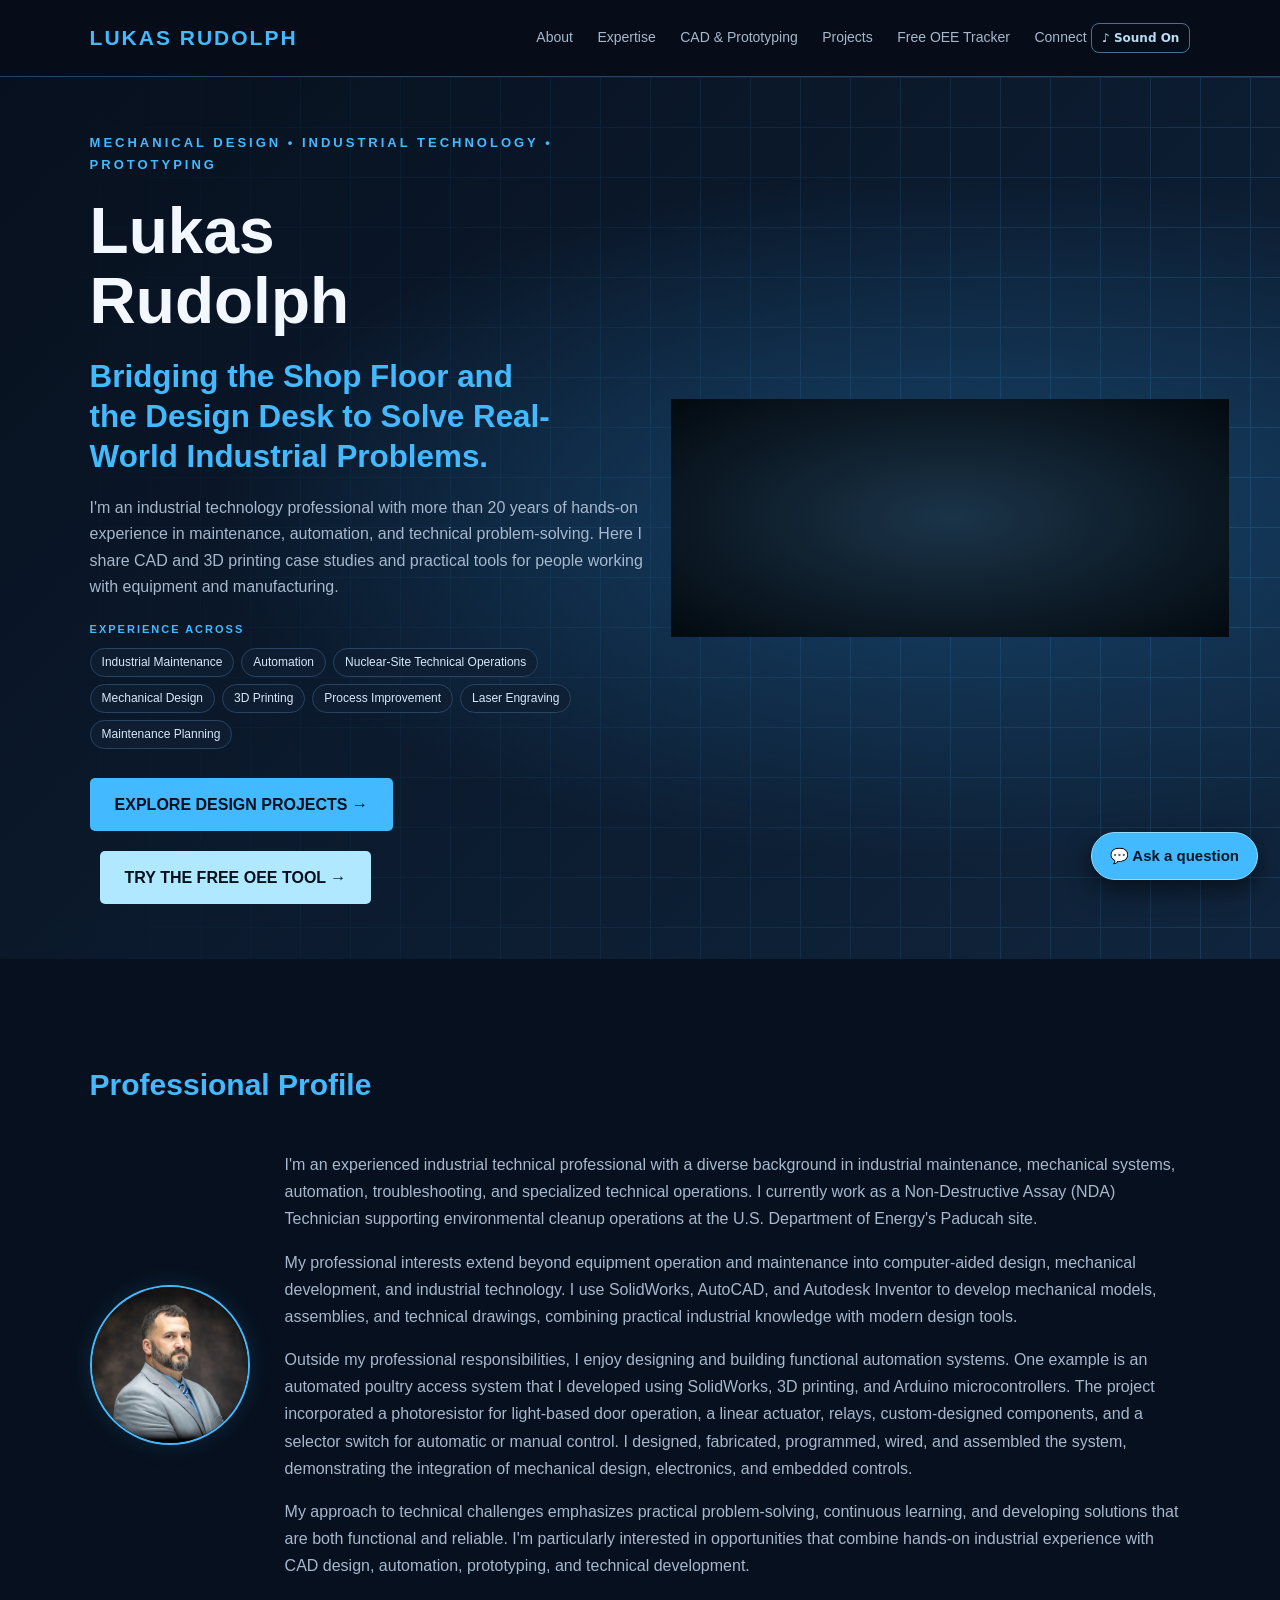
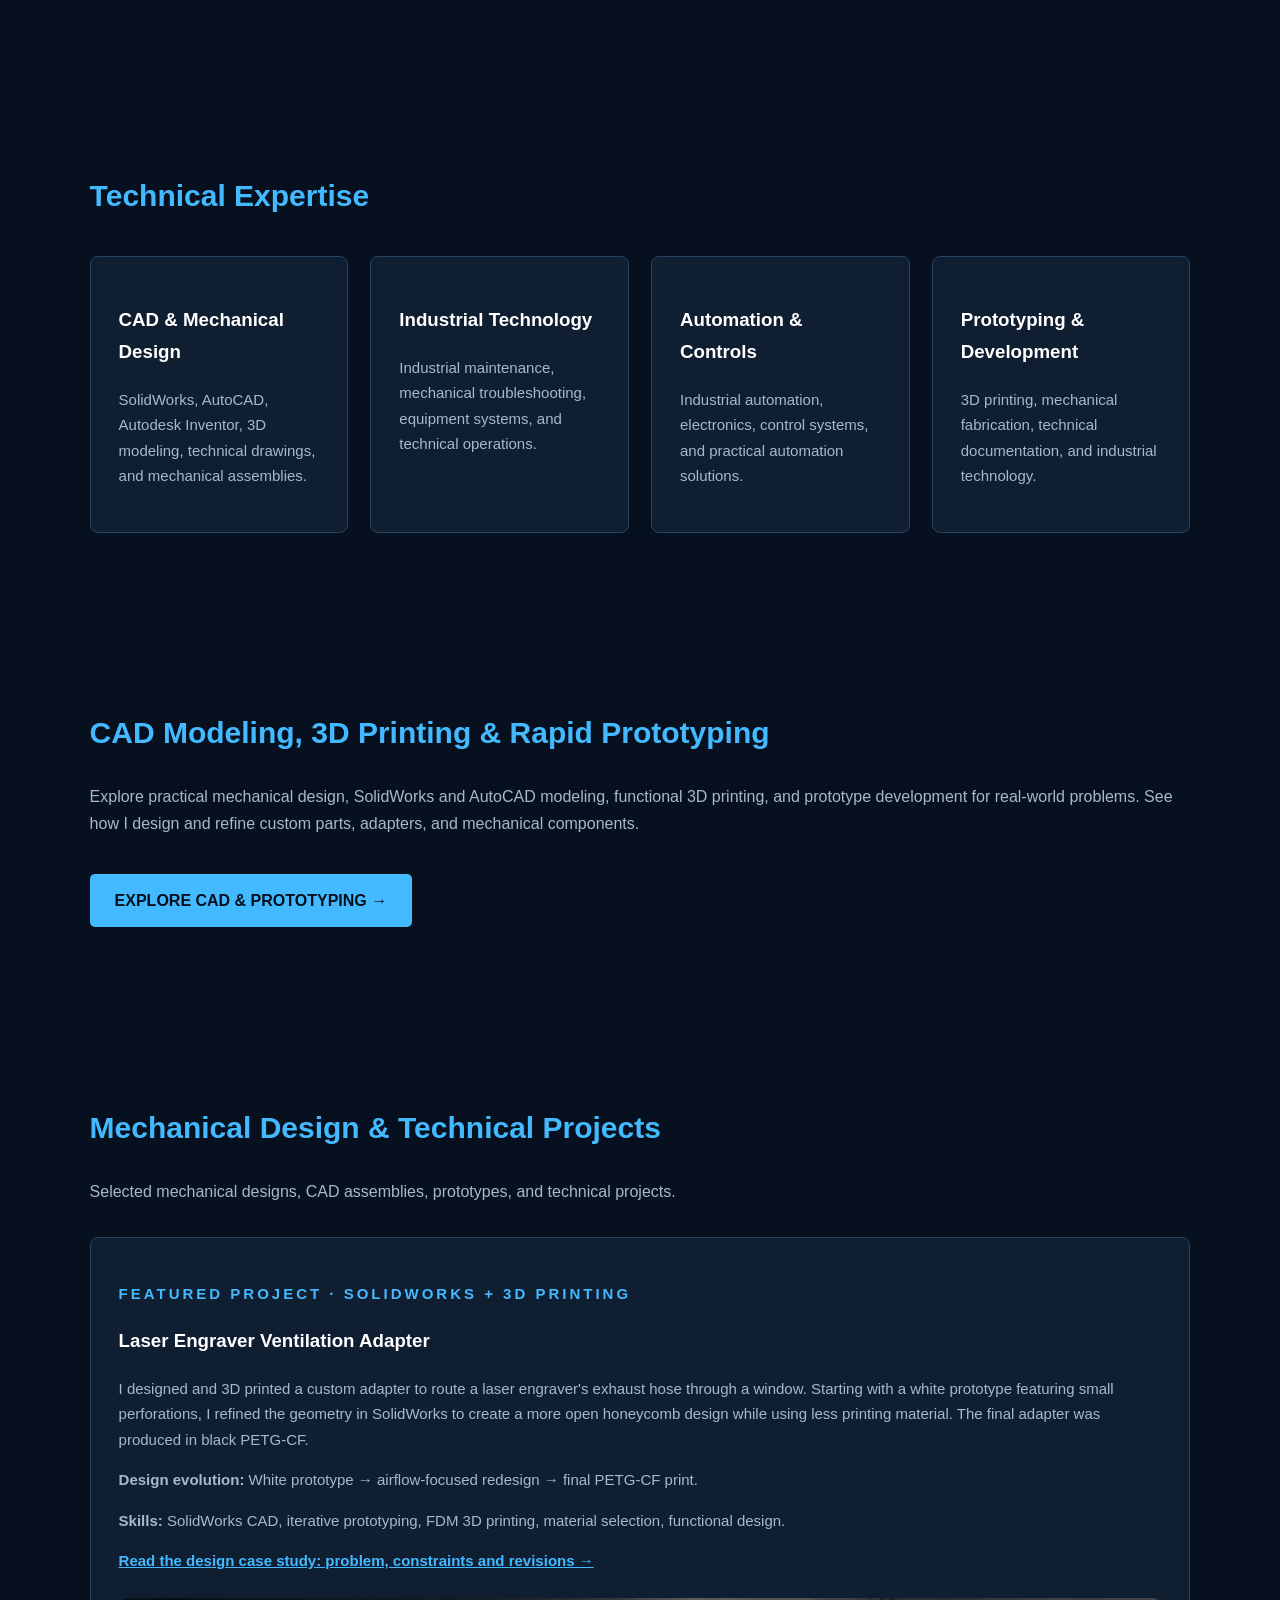
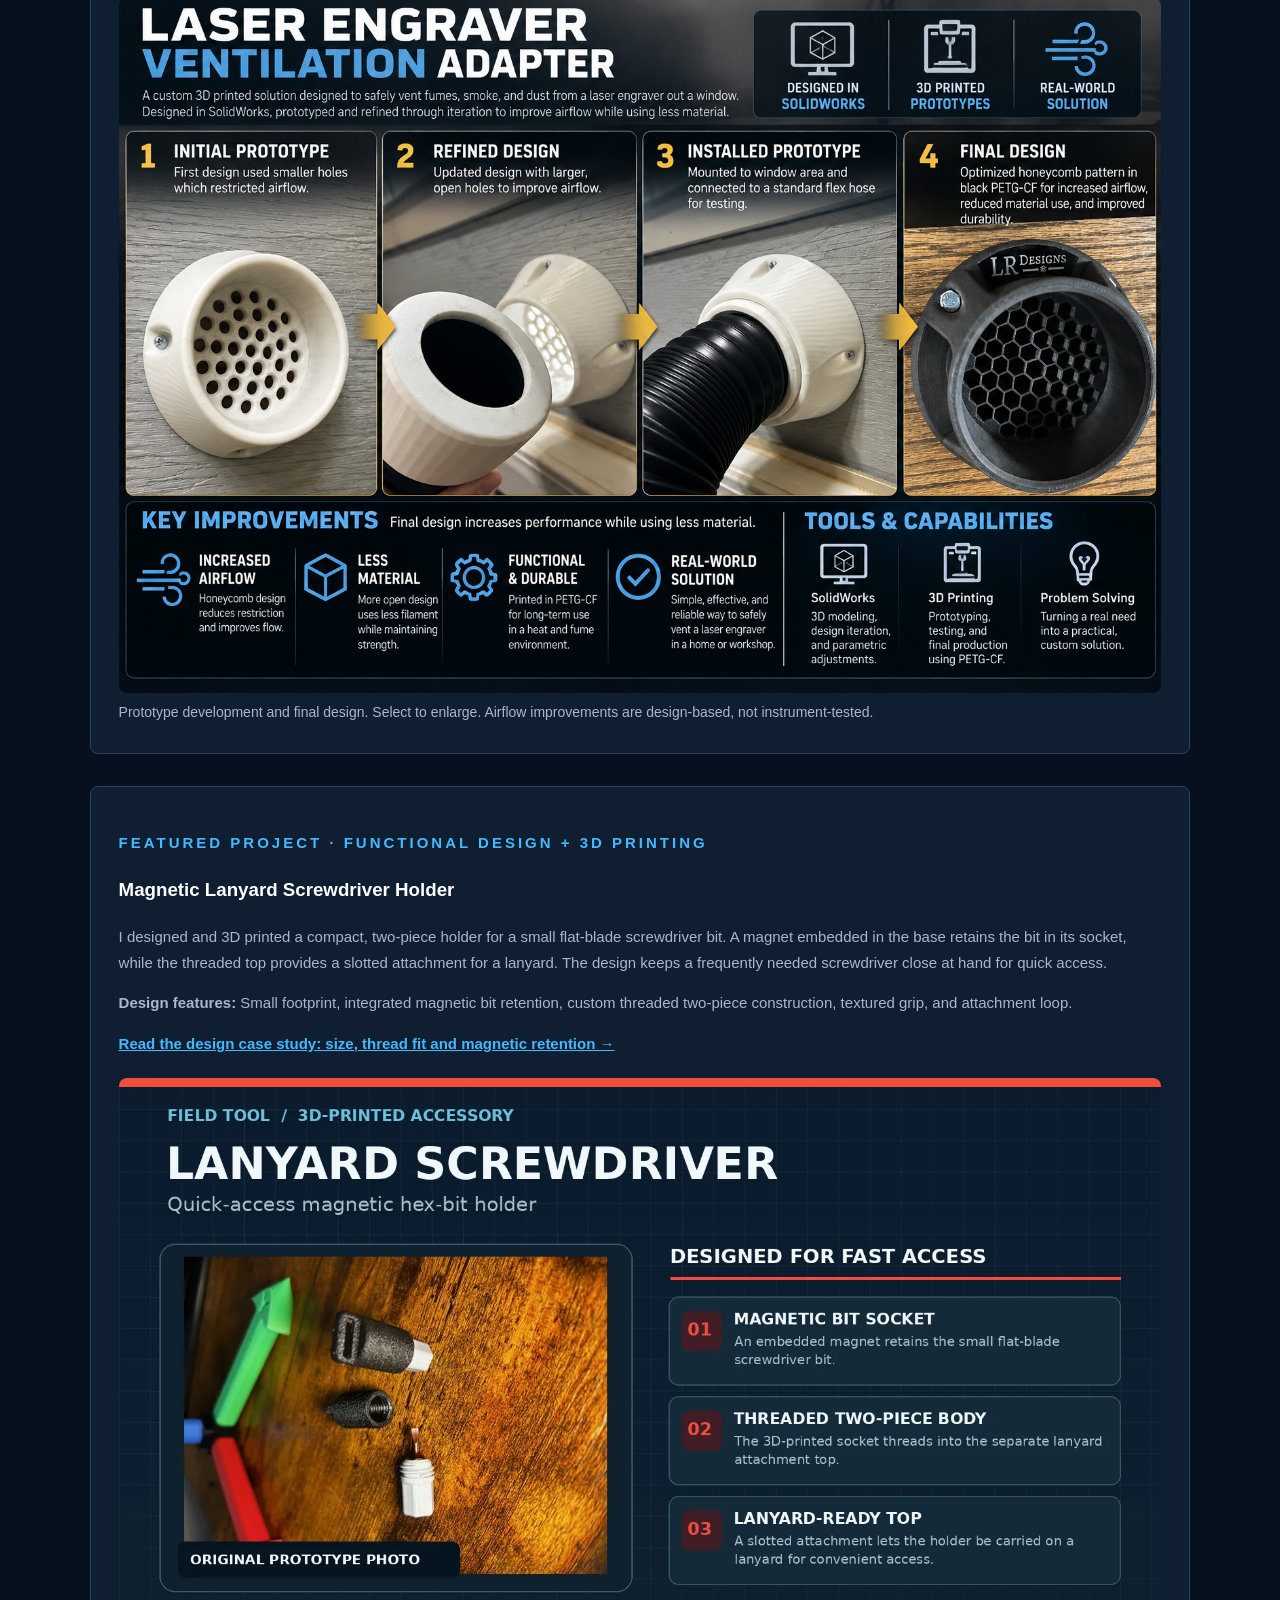
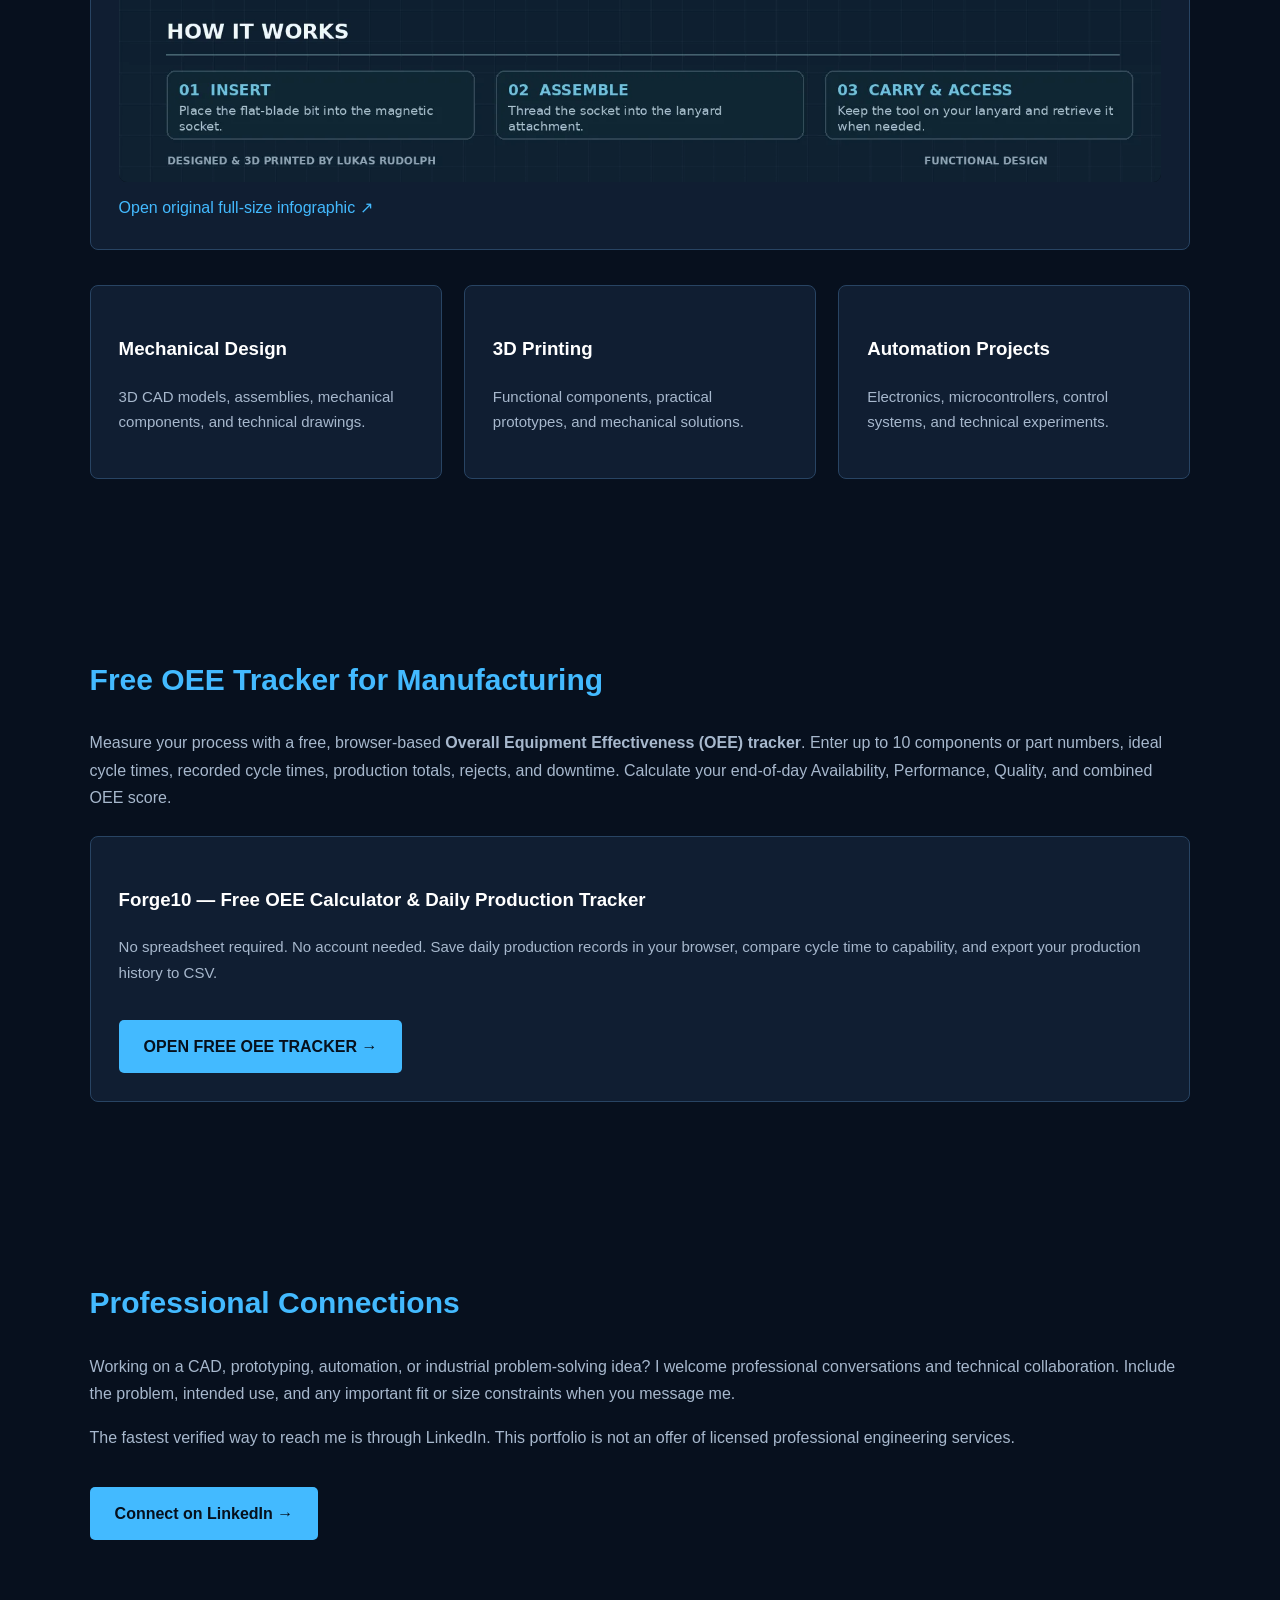
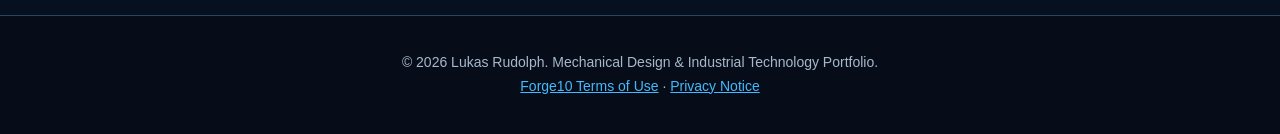
==== commit 07b49b8a: "Add portfolio AI and private inquiry pop-up shell" ====
--- a/index.html
+++ b/index.html
@@ -402,6 +402,7 @@
     .hero .hero-value-detail { font-size: 15px; }
 }
 </style>
+<link rel="stylesheet" href="assets/site-assistant.css">
 </head>
 
 <body>
@@ -697,5 +698,7 @@
 
 
 <script src="assets/forge10-audio.js" defer></script>
+<script src="assets/site-assistant-config.js" defer></script>
+<script src="assets/site-assistant.js" defer></script>
 </body>
 </html>
--- a/assets/site-assistant.css
+++ b/assets/site-assistant.css
@@ -0,0 +1,33 @@
+/* Portfolio question and inquiry panel. Excludes the production OEE dashboard. */
+.lr-help-trigger{position:fixed;bottom:20px;right:22px;z-index:9000;border:1px solid #8fdcff;border-radius:999px;background:#43baff;color:#061526;padding:14px 18px;font:700 15px Arial,Helvetica,sans-serif;box-shadow:0 9px 24px #0008;cursor:pointer}
+.lr-help-trigger:hover,.lr-help-trigger:focus-visible{background:#a4e7ff}
+.lr-help-panel{position:fixed;z-index:9001;right:22px;bottom:85px;width:min(430px,calc(100vw - 24px));height:min(660px,calc(100dvh - 105px));display:flex;flex-direction:column;background:#09192a;color:#eaf5ff;border:1px solid #385978;border-radius:16px;box-shadow:0 18px 44px #000d;overflow:hidden;font:15px/1.5 Arial,Helvetica,sans-serif}
+.lr-help-panel[hidden]{display:none!important}
+.lr-help-panel *{box-sizing:border-box}
+.lr-help-header{display:flex;gap:10px;align-items:center;justify-content:space-between;padding:14px 16px;background:#102a42;border-bottom:1px solid #355b77}
+.lr-help-header strong{font-size:16px}.lr-help-header small{display:block;font-size:12px;color:#c5d7e7}
+.lr-help-close{border:0;background:transparent;color:#fff;font-size:25px;cursor:pointer;padding:1px 6px}
+.lr-help-tabs{display:flex;background:#0d2235;border-bottom:1px solid #385978}
+.lr-help-tabs button{flex:1;border:0;border-bottom:3px solid transparent;background:transparent;color:#cfdfec;padding:12px;cursor:pointer;font:700 14px Arial,Helvetica,sans-serif}
+.lr-help-tabs button[aria-selected="true"]{border-bottom-color:#43baff;color:white}
+.lr-help-body{overflow:auto;min-height:0;flex:1;padding:14px 17px 19px}
+.lr-help-body [hidden]{display:none!important}
+.lr-help-intro{font-size:13px;color:#bed2e4;margin:0 0 11px}
+.lr-help-connect{background:#102d46;border:1px solid #3c5e77;border-radius:9px;padding:12px;margin:10px 0 16px}
+.lr-help-connect p{margin:0 0 8px}
+.lr-help-links{display:flex;flex-direction:column;gap:7px}
+.lr-help-panel a{color:#85d5ff}
+.lr-help-form label{display:block;font-weight:700;font-size:13px;margin:11px 0 5px}
+.lr-help-form input:not([type=checkbox]),.lr-help-form select,.lr-help-form textarea{display:block;width:100%;border:1px solid #4b738c;border-radius:7px;background:#071421;color:#fff;font:14px Arial,Helvetica,sans-serif;padding:10px}
+.lr-help-form textarea{resize:vertical;min-height:96px}
+.lr-help-consent{display:flex!important;gap:8px;align-items:flex-start;font-size:12px!important;line-height:1.45;font-weight:400!important}
+.lr-help-consent input{margin-top:2px}
+.lr-help-submit{display:inline-block;margin-top:9px;border:0;border-radius:8px;background:#43baff;color:#071526;font-weight:700;padding:11px 14px;cursor:pointer}
+.lr-help-submit:disabled{background:#7996aa;cursor:not-allowed}
+.lr-help-status{min-height:19px;margin-top:10px;font-size:13px;color:#dbedfa}
+.lr-help-status[data-error="true"]{color:#ffc7c7}
+.lr-help-trap{position:absolute;left:-9999px;height:1px;width:1px;opacity:0}
+#lr-botpress-chat{width:100%;height:340px;position:relative}
+#lr-botpress-chat .bpWebchat{position:absolute!important;width:100%!important;height:100%!important;max-height:100%!important;inset:0!important}
+#lr-botpress-chat .bpFab{display:none!important}
+@media(max-width:520px){.lr-help-panel{right:12px;bottom:77px;width:calc(100vw - 24px);height:min(680px,calc(100dvh - 94px))}.lr-help-trigger{right:12px;bottom:12px}}
